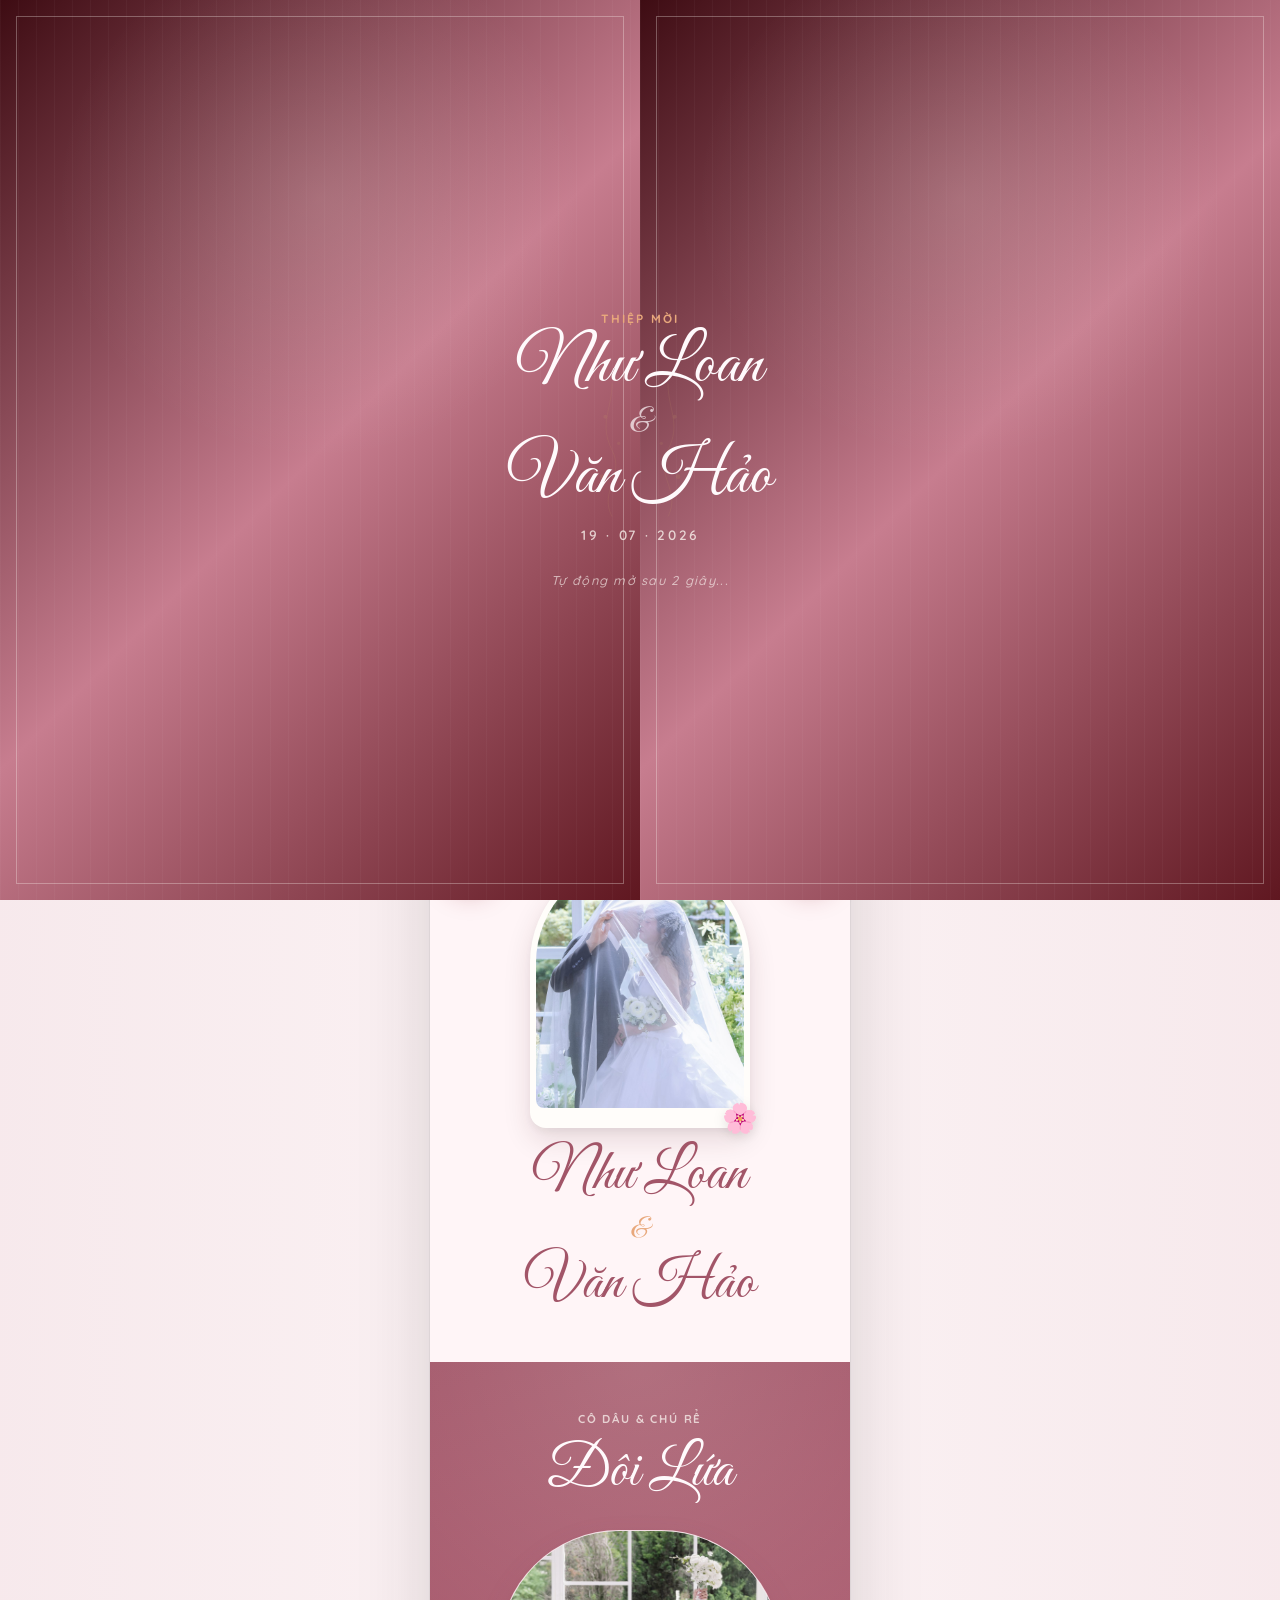
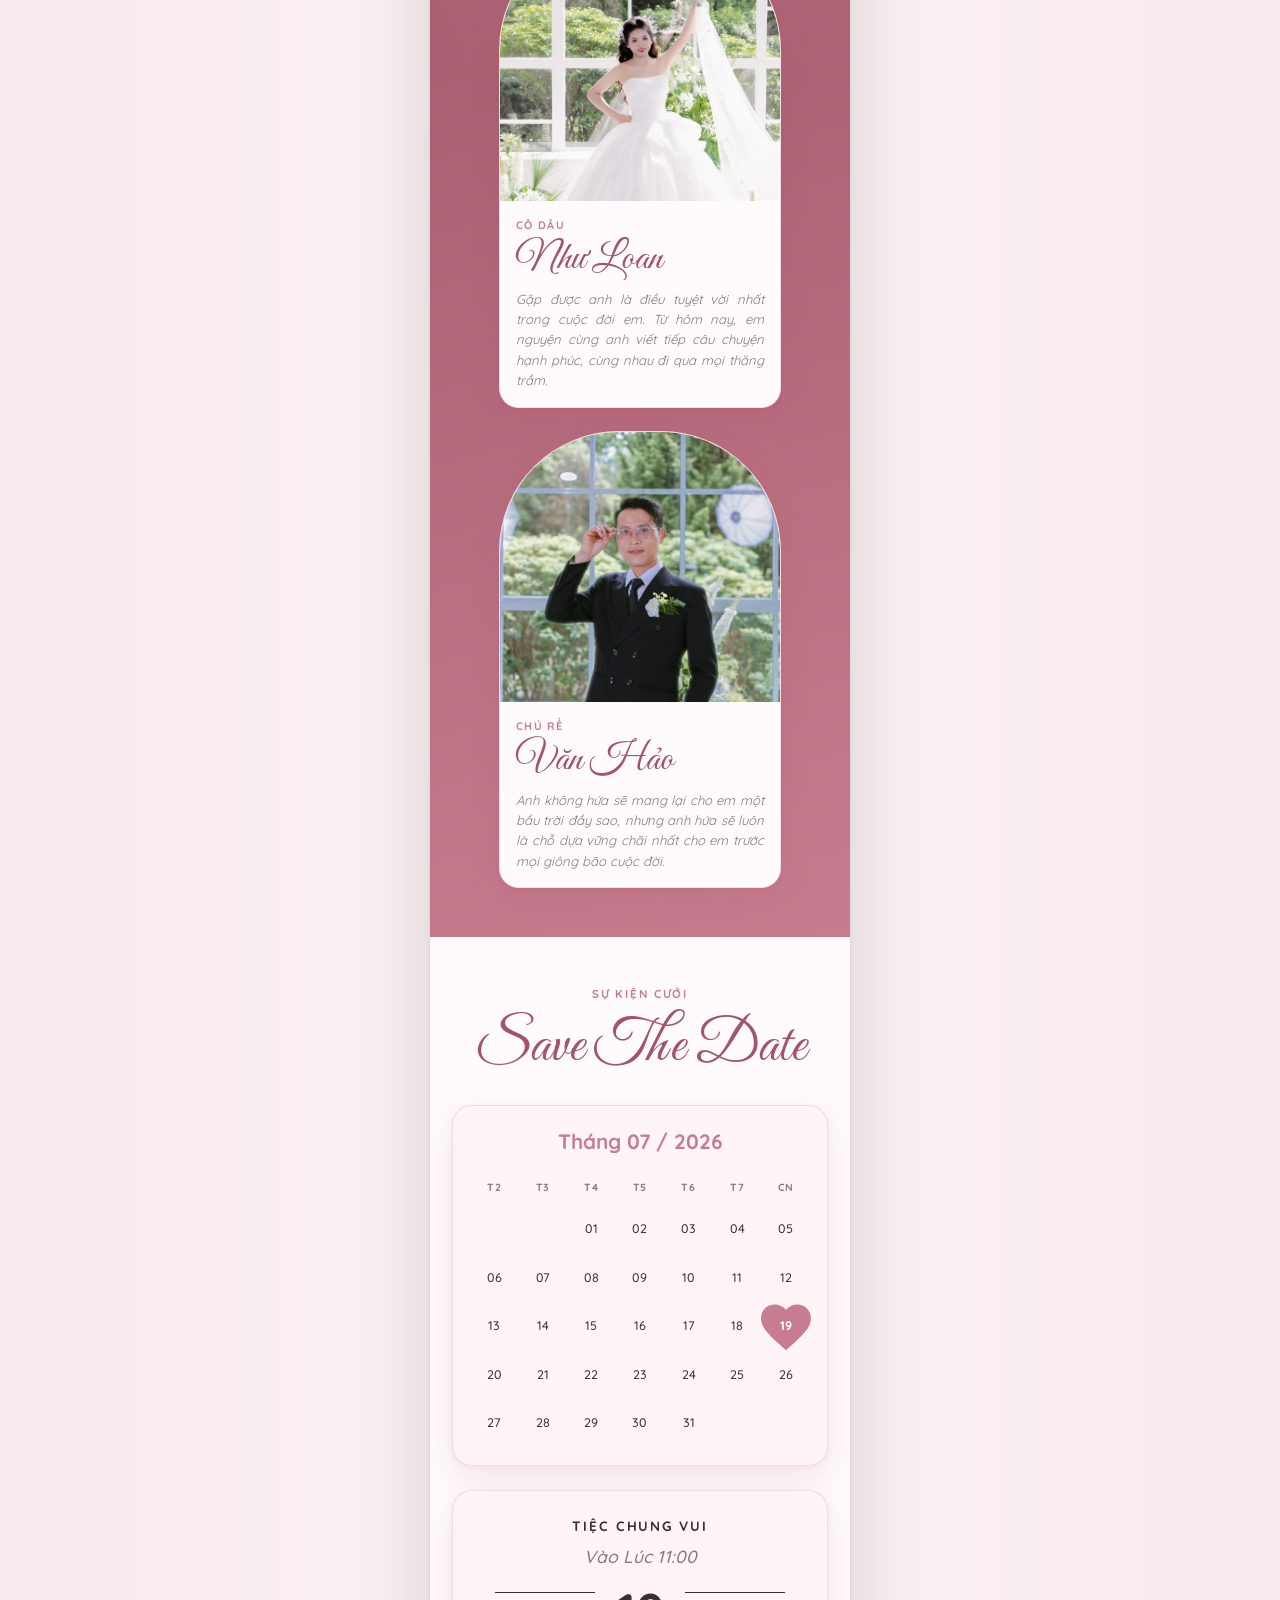
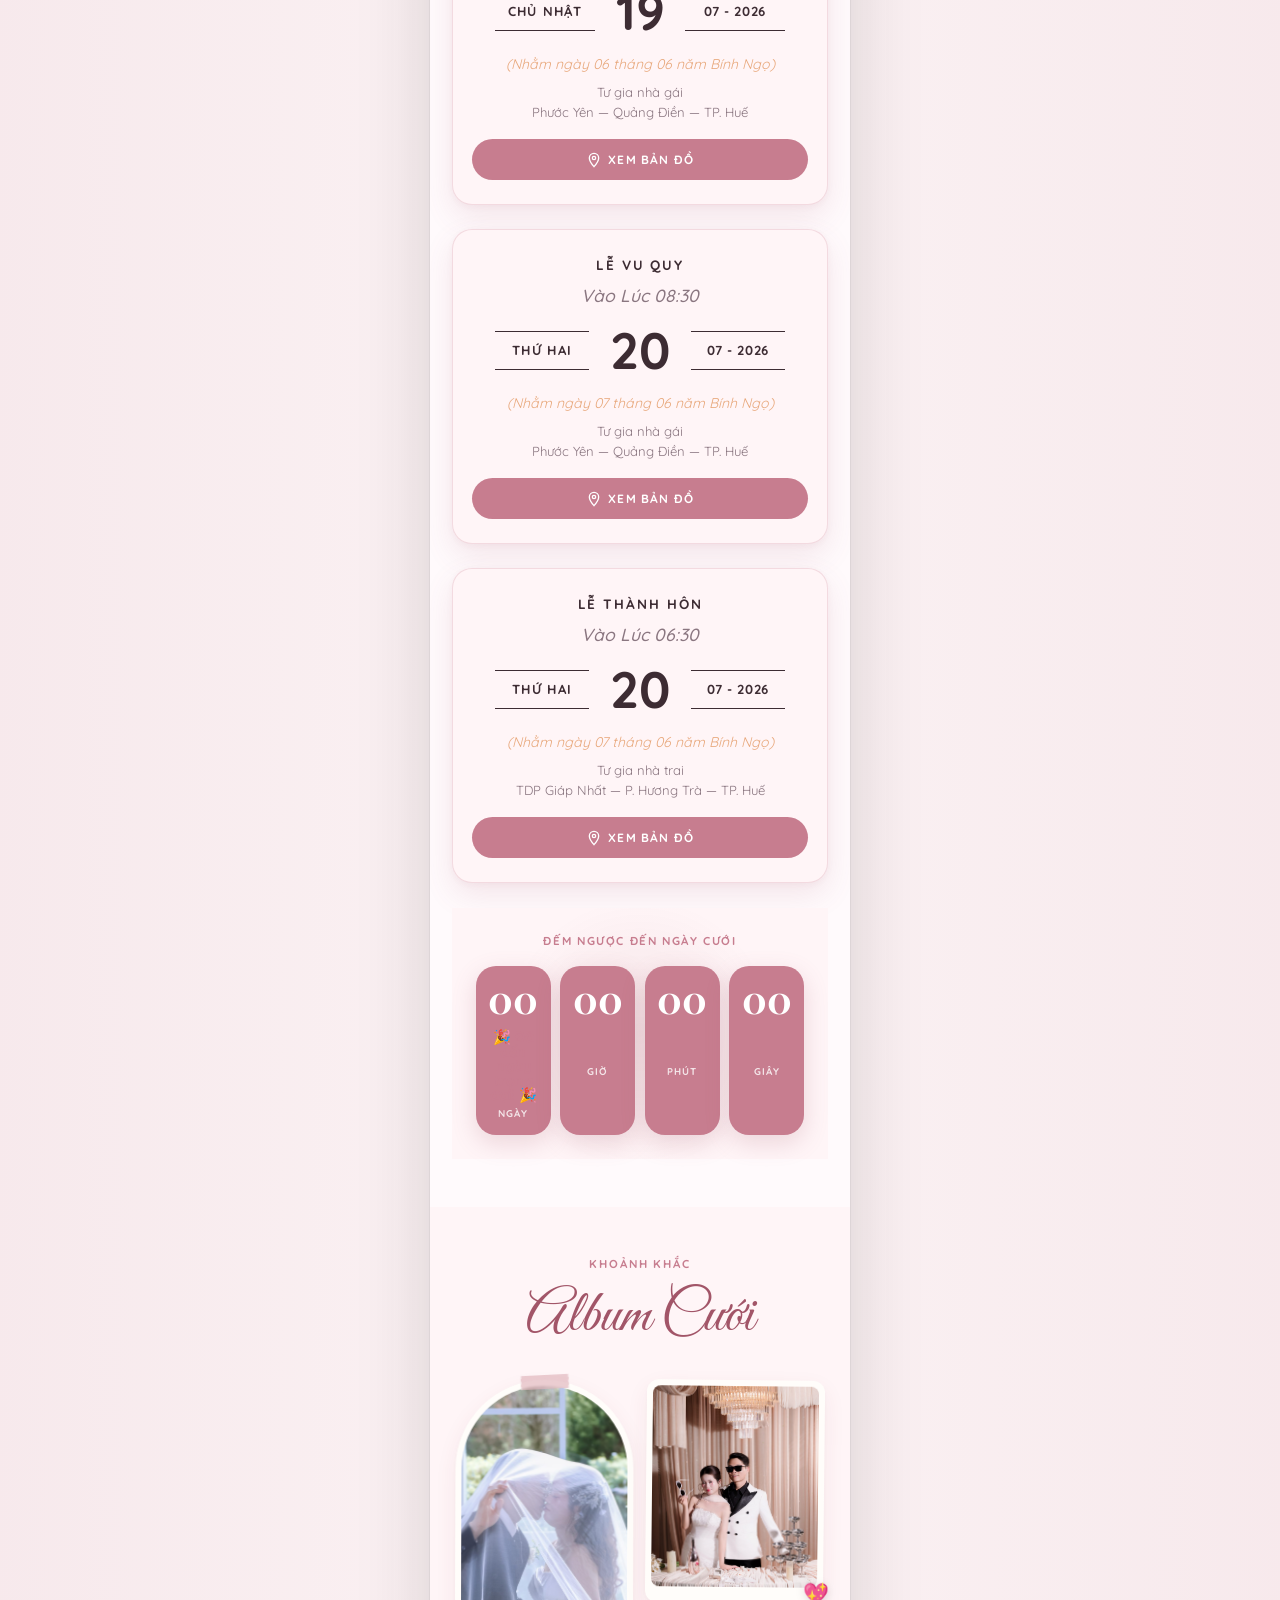
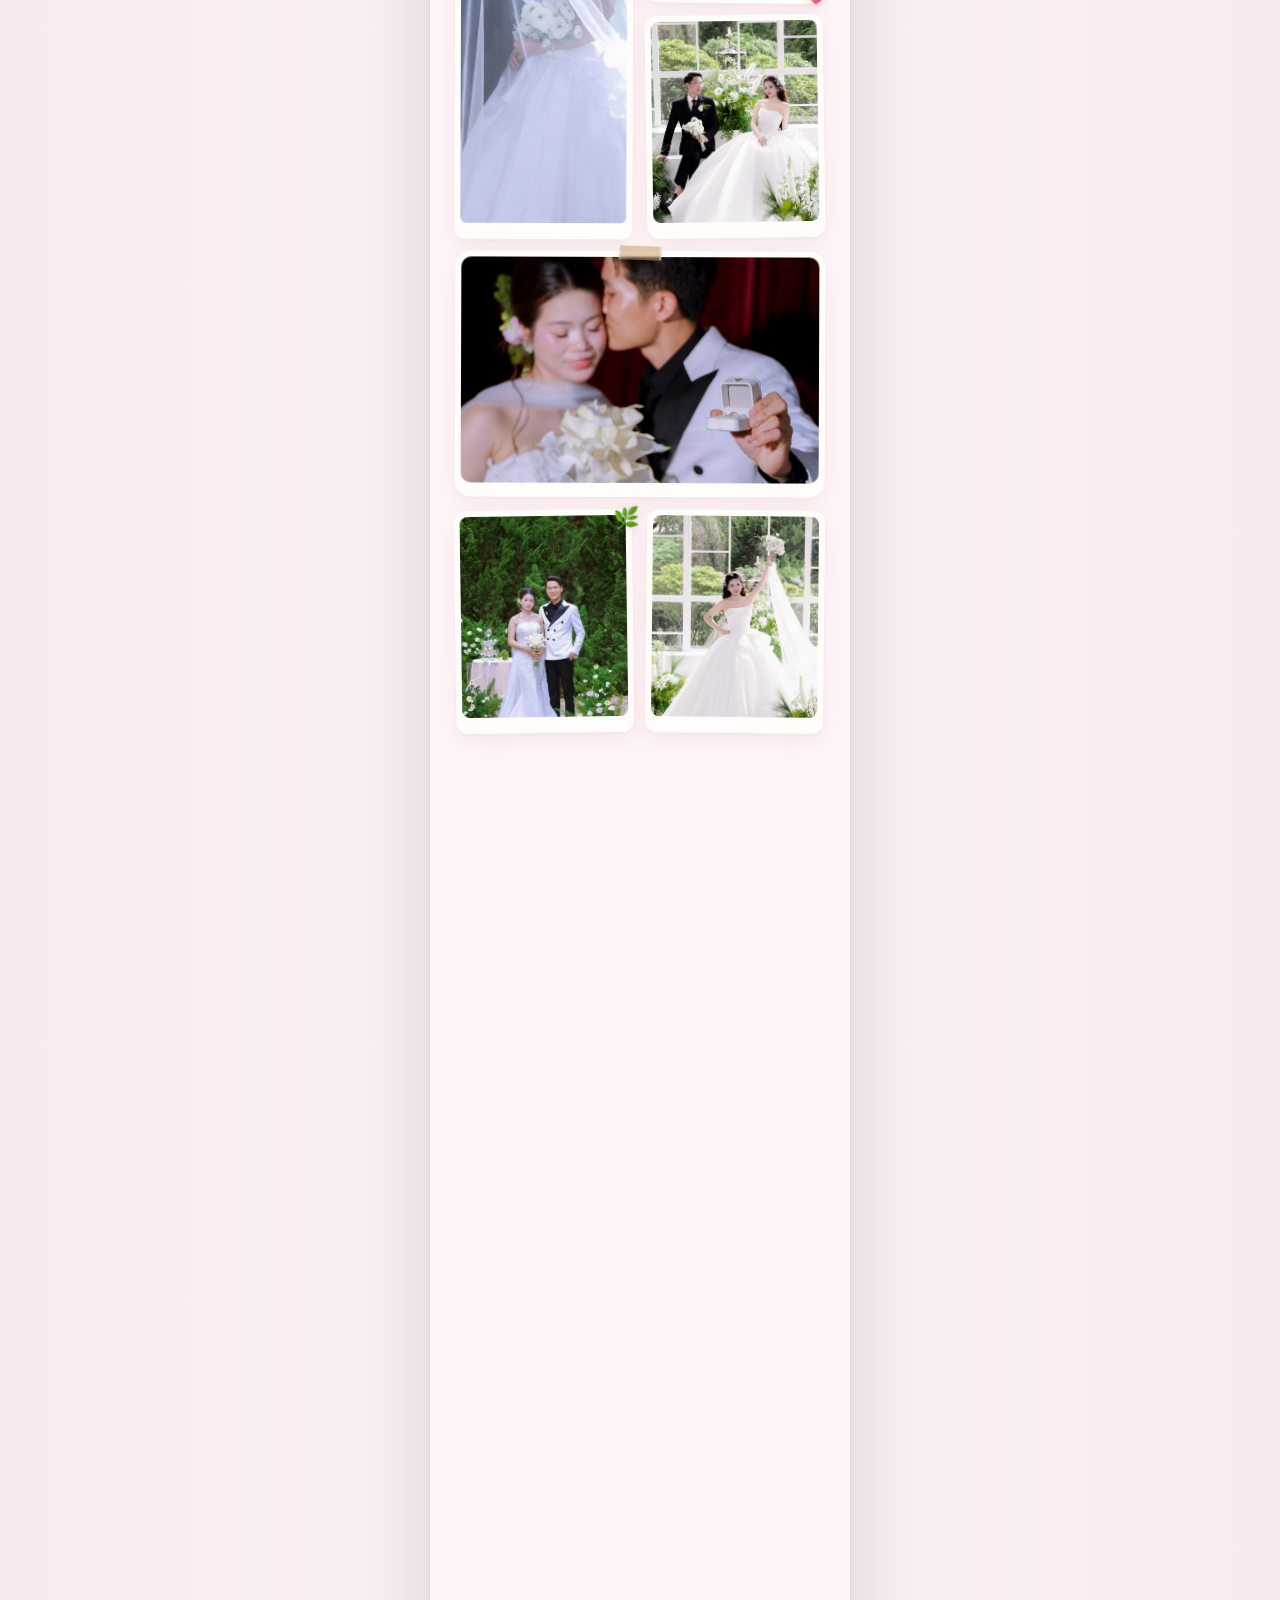
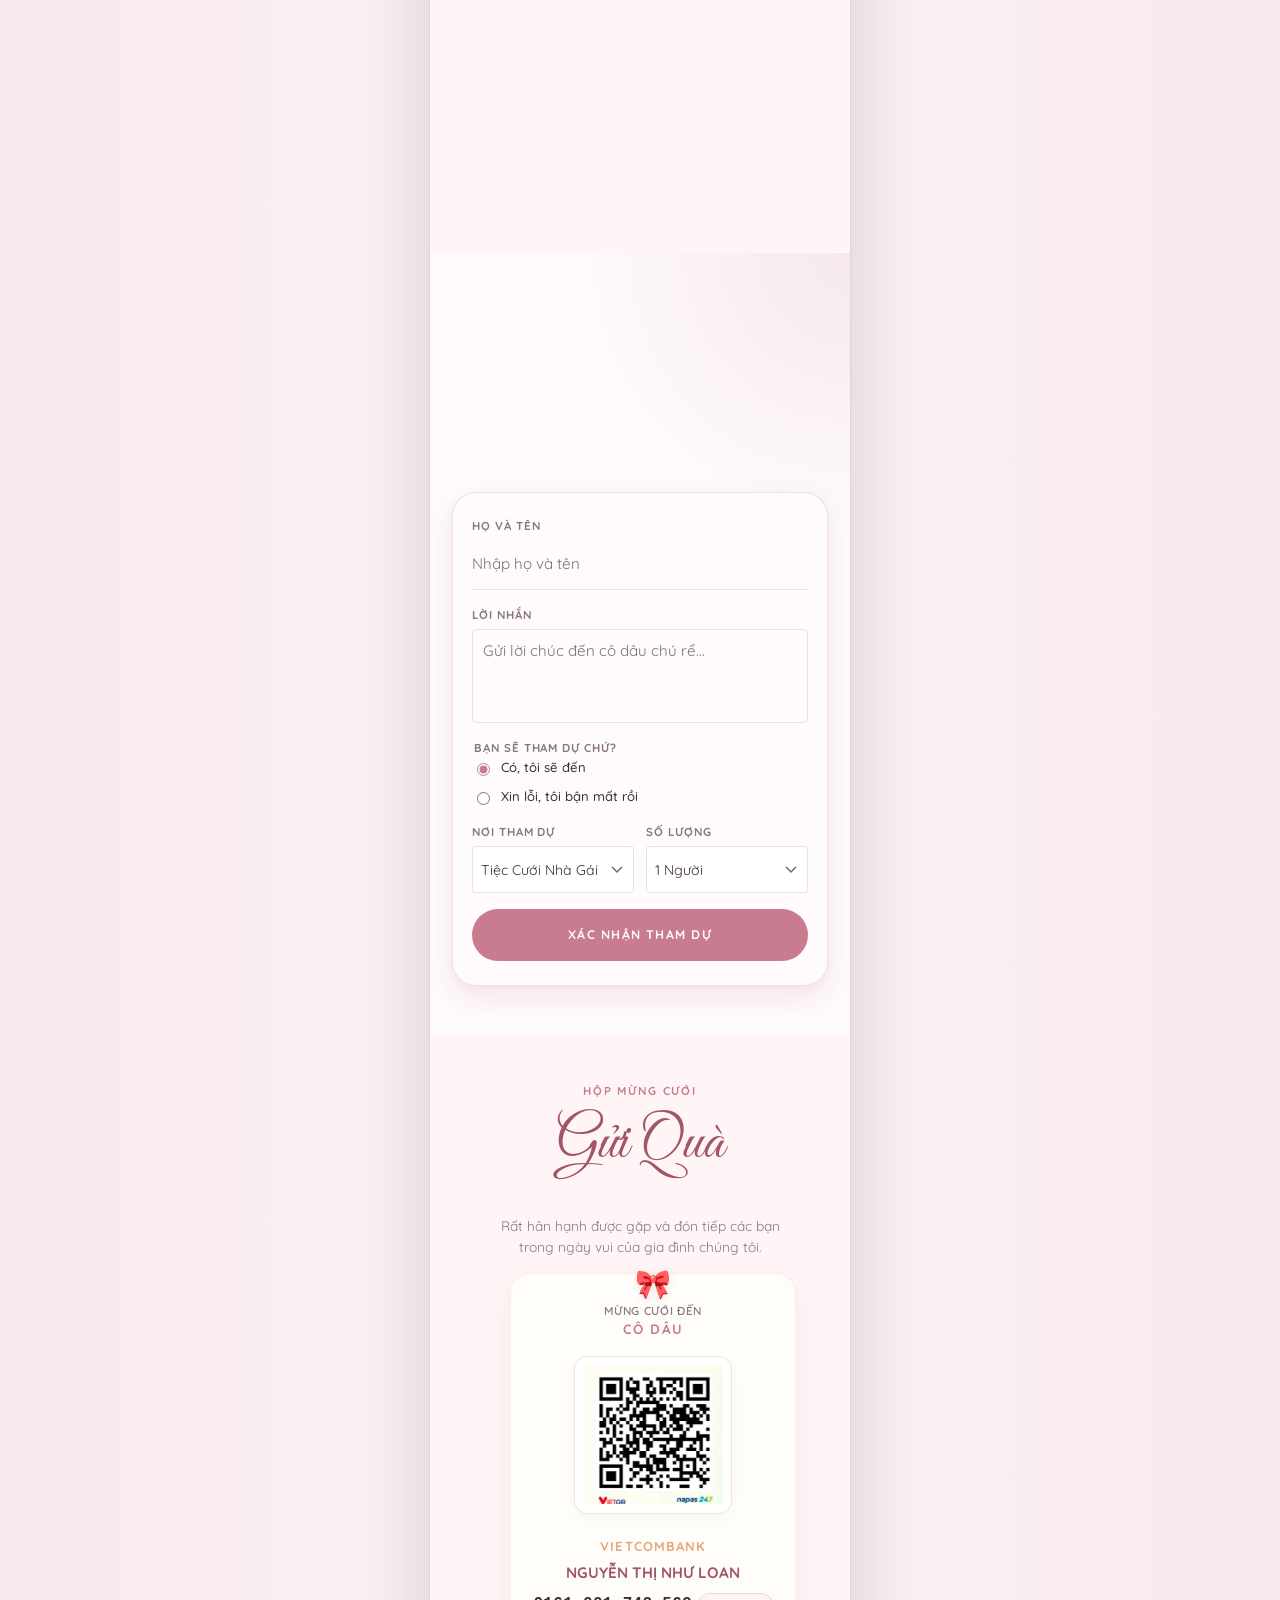
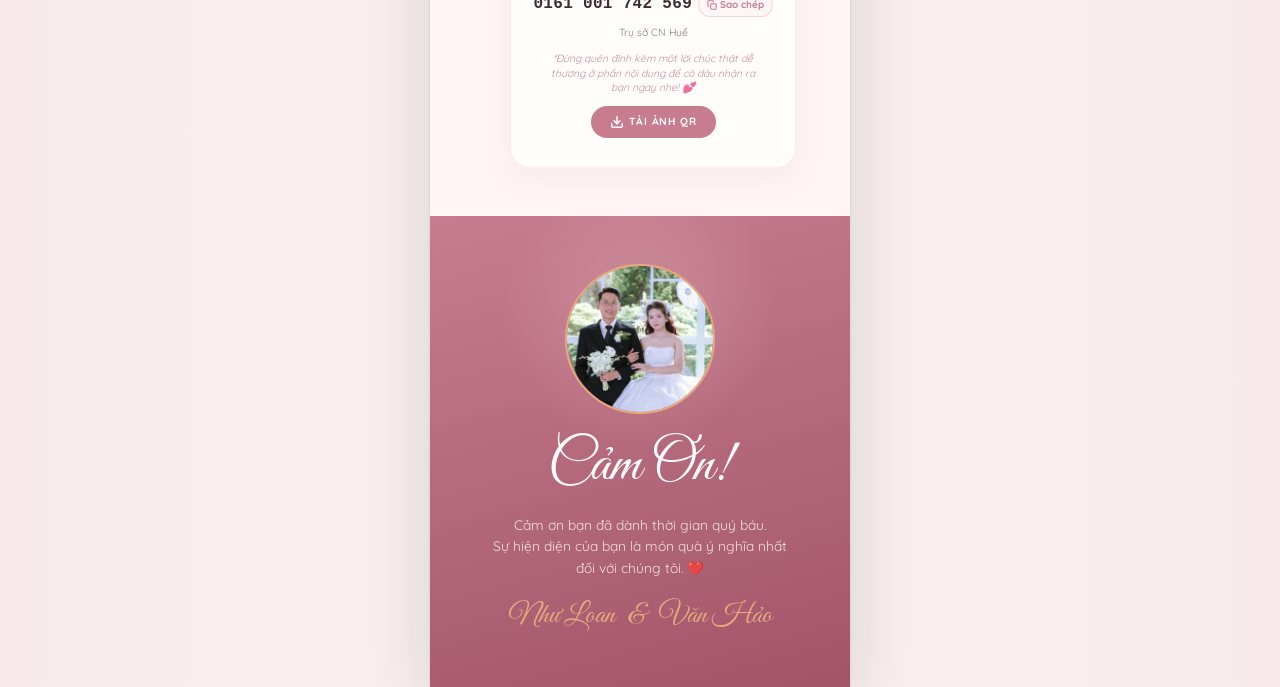
==== index.html @ 7e6a6f25 "feat: add Open Graph tags for link preview, 5s auto-open with audio fallback, and 3D falling flower " ====
<!DOCTYPE html>
<!-- Custom Domain Deployment Trigger: 2026-07-03 -->
<html lang="vi">
<head>
  <meta charset="UTF-8">
  <meta name="viewport" content="width=device-width, initial-scale=1.0, maximum-scale=1.0, user-scalable=no">
  <title>Thiệp Mời Cưới Như Loan ❤️ Văn Hảo</title>
  <meta name="description" content="Trân trọng kính mời bạn đến chung vui cùng gia đình chúng mình vào ngày 19.07.2026. Sự hiện diện của bạn là niềm hạnh phúc lớn nhất của chúng mình!">
  <meta property="og:title" content="Thiệp Cưới Như Loan & Văn Hảo ❤️">
  <meta property="og:description" content="Trân trọng kính mời bạn đến chung vui cùng gia đình chúng mình vào ngày 19.07.2026. Sự hiện diện của bạn là niềm hạnh phúc lớn nhất của chúng mình!">
  <meta property="og:image" content="https://wedding-nhuloan-vanhao.io.vn/pic/web/chung-5.jpg">
  <meta property="og:url" content="https://wedding-nhuloan-vanhao.io.vn/">
  <meta property="og:type" content="website">
  <meta itemprop="image" content="https://wedding-nhuloan-vanhao.io.vn/pic/web/chung-5.jpg">

  <!-- Google Fonts -->
  <link rel="preconnect" href="https://fonts.googleapis.com">
  <link rel="preconnect" href="https://fonts.gstatic.com" crossorigin>
  <link href="https://fonts.googleapis.com/css2?family=Great+Vibes&family=Playfair+Display:ital,wght@0,400;0,500;0,600;0,700;1,400;1,500&family=Quicksand:wght@400;500;600;700&display=swap" rel="stylesheet">

  <link rel="stylesheet" href="styles.css">
</head>
<body>

  <!-- ═══════════════════════════════════════════
       1. OPENING GATE
  ════════════════════════════════════════════ -->
  <div class="invitation-gate" id="invitationGate">
    <div class="gate-panel gate-panel-left">
      <div class="gate-ornament gate-ornament-left">
        <svg viewBox="0 0 60 200" fill="none" xmlns="http://www.w3.org/2000/svg" class="gate-vine">
          <path d="M30 0 C30 40, 10 60, 30 100 C50 140, 10 160, 30 200" stroke="rgba(194,154,98,0.4)" stroke-width="1" fill="none"/>
          <circle cx="20" cy="50" r="3" fill="rgba(194,154,98,0.3)"/>
          <circle cx="40" cy="90" r="2.5" fill="rgba(194,154,98,0.25)"/>
          <circle cx="15" cy="140" r="3.5" fill="rgba(194,154,98,0.3)"/>
        </svg>
      </div>
    </div>
    <div class="gate-panel gate-panel-right">
      <div class="gate-ornament gate-ornament-right">
        <svg viewBox="0 0 60 200" fill="none" xmlns="http://www.w3.org/2000/svg" class="gate-vine">
          <path d="M30 0 C30 40, 50 60, 30 100 C10 140, 50 160, 30 200" stroke="rgba(194,154,98,0.4)" stroke-width="1" fill="none"/>
          <circle cx="40" cy="50" r="3" fill="rgba(194,154,98,0.3)"/>
          <circle cx="20" cy="90" r="2.5" fill="rgba(194,154,98,0.25)"/>
          <circle cx="45" cy="140" r="3.5" fill="rgba(194,154,98,0.3)"/>
        </svg>
      </div>
    </div>

    <div class="gate-content">
      <p class="gate-label">Thiệp Mời</p>
      <h1 class="gate-names">Như Loan<span class="gate-amp">&</span>Văn Hảo</h1>
      <p class="gate-date-preview">19 · 07 · 2026</p>
      <p class="gate-auto-open" id="gateAutoOpen">Tự động mở sau <span id="autoOpenSec">5</span> giây...</p>
    </div>
  </div>

  <!-- ═══════════════════════════════════════════
       FLOATING CONTROLS
  ════════════════════════════════════════════ -->
  <div class="floating-actions">
    <div class="floating-left">
      <button class="round-action" id="musicToggle" type="button" aria-label="Bật/tắt nhạc" data-ignore-autoscroll>
        <img class="disc-icon" src="music.jpg" alt="Đĩa nhạc">
      </button>
    </div>
    <button class="round-action scroll-action" id="scrollToggle" type="button" aria-label="Bật tự cuộn" data-ignore-autoscroll>
      <svg width="20" height="20" viewBox="0 0 24 24" fill="none" stroke="currentColor" stroke-width="2.5" stroke-linecap="round" stroke-linejoin="round"><path d="M12 5v14"/><path d="m19 12-7 7-7-7"/></svg>
    </button>
  </div>

  <!-- Background music (set data-src to your audio file URL) -->
  <audio id="backgroundMusic" loop preload="none" data-src="music.mp3"></audio>

  <!-- ═══════════════════════════════════════════
       PAGE FRAME
  ════════════════════════════════════════════ -->
  <main class="page-frame">

    <!-- ─── 2. COVER ─── -->
    <section class="screen cover-screen" id="cover">
      <div class="cover-photo">
        <img src="pic/web/chung-5.jpg" alt="Như Loan và Văn Hảo" loading="eager">
      </div>
      <div class="cover-content">
        <h1 class="script-name reveal-up">
          Như Loan
          <span class="name-divider">&</span>
          Văn Hảo
        </h1>
        <p class="cover-date reveal-fade">19 · 07 · 2026</p>
      </div>
    </section>

    <!-- ─── 3. INVITATION ─── -->
    <section class="screen invite-screen" id="invitation">

      <div class="family-card reveal-up">
        <div class="family-bride">
          <span>Nhà Gái</span>
          <strong>Ông: Nguyễn Văn Vinh</strong>
          <strong>Bà: Nguyễn Thị Thủy</strong>
        </div>
        <div class="family-groom">
          <span>Nhà Trai</span>
          <strong>Bà: Nguyễn Thị Phước</strong>
        </div>
      </div>

      <div class="invite-copy reveal-up">
        <p class="small-title">Trân trọng báo tin</p>
        <h2>Lễ Vu Quy</h2>
      </div>

      <div class="portrait-medallion reveal-up">
        <img src="pic/web/chung-3.jpg" alt="Ảnh cưới Như Loan và Văn Hảo" loading="lazy" style="object-position: center 25%;">
        <div class="portrait-flower">🌸</div>
      </div>

      <div class="couple-names-block reveal-up">
        <h2 class="couple-name-script">Như Loan</h2>
        <span class="couple-amp">&</span>
        <h2 class="couple-name-script">Văn Hảo</h2>
      </div>

    </section>

    <!-- ─── 4. COUPLE ─── -->
    <section class="screen couple-screen" id="couple">
      <p class="small-title reveal-fade">Cô Dâu & Chú Rể</p>
      <h2 class="section-script reveal-up">Đôi Lứa</h2>

      <div class="couple-card bride-card reveal-left">
        <img src="pic/web/codau.jpg" alt="Cô dâu Như Loan" loading="lazy" style="object-position: center 19%;">
        <div>
          <span>Cô Dâu</span>
          <strong>Như Loan</strong>
          <p>Gặp được anh là điều tuyệt vời nhất trong cuộc đời em. Từ hôm nay, em nguyện cùng anh viết tiếp câu chuyện hạnh phúc, cùng nhau đi qua mọi thăng trầm.</p>
        </div>
      </div>

      <div class="couple-card groom-card reveal-left">
        <img src="pic/web/chure.jpg" alt="Chú rể Văn Hảo" loading="lazy" style="object-position: center 19%;">
        <div>
          <span>Chú Rể</span>
          <strong>Văn Hảo</strong>
          <p>Anh không hứa sẽ mang lại cho em một bầu trời đầy sao, nhưng anh hứa sẽ luôn là chỗ dựa vững chãi nhất cho em trước mọi giông bão cuộc đời.</p>
        </div>
      </div>
    </section>

    <!-- ─── 5. EVENTS ─── -->
    <section class="screen event-screen" id="events">
      <div class="event-heading reveal-up">
        <p class="small-title">Sự Kiện Cưới</p>
        <h2 class="section-script">Save The Date</h2>
      </div>

      <!-- Calendar Widget -->
      <div class="calendar-widget reveal-up">
        <h3 class="calendar-title">Tháng 07 / 2026</h3>
        <div class="calendar-grid">
          <div class="calendar-header">T2</div>
          <div class="calendar-header">T3</div>
          <div class="calendar-header">T4</div>
          <div class="calendar-header">T5</div>
          <div class="calendar-header">T6</div>
          <div class="calendar-header">T7</div>
          <div class="calendar-header">CN</div>
          <!-- Week 1: July 2026 starts on Wednesday -->
          <div class="calendar-day empty"></div>
          <div class="calendar-day empty"></div>
          <div class="calendar-day">01</div>
          <div class="calendar-day">02</div>
          <div class="calendar-day">03</div>
          <div class="calendar-day">04</div>
          <div class="calendar-day">05</div>
          <!-- Week 2 -->
          <div class="calendar-day">06</div>
          <div class="calendar-day">07</div>
          <div class="calendar-day">08</div>
          <div class="calendar-day">09</div>
          <div class="calendar-day">10</div>
          <div class="calendar-day">11</div>
          <div class="calendar-day">12</div>
          <!-- Week 3 -->
          <div class="calendar-day">13</div>
          <div class="calendar-day">14</div>
          <div class="calendar-day">15</div>
          <div class="calendar-day">16</div>
          <div class="calendar-day">17</div>
          <div class="calendar-day">18</div>
          <div class="calendar-day calendar-highlight calendar-highlight-main" data-day="19" title="Lễ Vu Quy & Tiệc Chung Vui">19</div>
          <!-- Week 4 -->
          <div class="calendar-day" data-day="20" title="Lễ Thành Hôn">20</div>
          <div class="calendar-day">21</div>
          <div class="calendar-day">22</div>
          <div class="calendar-day">23</div>
          <div class="calendar-day">24</div>
          <div class="calendar-day">25</div>
          <div class="calendar-day">26</div>
          <!-- Week 5 -->
          <div class="calendar-day">27</div>
          <div class="calendar-day">28</div>
          <div class="calendar-day">29</div>
          <div class="calendar-day">30</div>
          <div class="calendar-day">31</div>
        </div>
        <!-- <div class="calendar-legend">
          <div class="legend-item"><span class="legend-dot legend-dot-main"></span> Lễ Vu Quy & Tiệc</div>
        </div> -->
      </div>

      <!-- Event Cards -->
      <div class="event-cards">
        <div class="event-card reveal-up">
          <h3 class="event-card-title">Tiệc Chung Vui</h3>
          <p class="event-card-time">Vào Lúc 11:00</p>
          <div class="event-card-date">
            <div class="date-side-left">
              <span class="event-day-name">Chủ Nhật</span>
            </div>
            <span class="event-day-number">19</span>
            <div class="date-side-right">
              <span class="event-month">07 - 2026</span>
            </div>
          </div>
          <p class="event-lunar">(Nhằm ngày 06 tháng 06 năm Bính Ngọ)</p>
          <p class="event-address">Tư gia nhà gái<br>Phước Yên — Quảng Điền — TP. Huế</p>
          <a href="https://maps.app.goo.gl/3JcFhofVxB1iWAj18" target="_blank" rel="noopener" class="map-button">
            <svg width="16" height="16" viewBox="0 0 24 24" fill="none" stroke="currentColor" stroke-width="2"><path d="M12 2C8.13 2 5 5.13 5 9c0 5.25 7 13 7 13s7-7.75 7-13c0-3.87-3.13-7-7-7z"/><circle cx="12" cy="9" r="2.5"/></svg>
            Xem bản đồ
          </a>
        </div>

        <div class="event-card reveal-up">
          <h3 class="event-card-title">Lễ Vu Quy</h3>
          <p class="event-card-time">Vào Lúc 08:30</p>
          <div class="event-card-date">
            <div class="date-side-left">
              <span class="event-day-name">Thứ Hai</span>
            </div>
            <span class="event-day-number">20</span>
            <div class="date-side-right">
              <span class="event-month">07 - 2026</span>
            </div>
          </div>
          <p class="event-lunar">(Nhằm ngày 07 tháng 06 năm Bính Ngọ)</p>
          <p class="event-address">Tư gia nhà gái<br>Phước Yên — Quảng Điền — TP. Huế</p>
          <a href="https://maps.app.goo.gl/3JcFhofVxB1iWAj18" target="_blank" rel="noopener" class="map-button">
            <svg width="16" height="16" viewBox="0 0 24 24" fill="none" stroke="currentColor" stroke-width="2"><path d="M12 2C8.13 2 5 5.13 5 9c0 5.25 7 13 7 13s7-7.75 7-13c0-3.87-3.13-7-7-7z"/><circle cx="12" cy="9" r="2.5"/></svg>
            Xem bản đồ
          </a>
        </div>

        <div class="event-card reveal-up">
          <h3 class="event-card-title">Lễ Thành Hôn</h3>
          <p class="event-card-time">Vào Lúc 06:30</p>
          <div class="event-card-date">
            <div class="date-side-left">
              <span class="event-day-name">Thứ Hai</span>
            </div>
            <span class="event-day-number">20</span>
            <div class="date-side-right">
              <span class="event-month">07 - 2026</span>
            </div>
          </div>
          <p class="event-lunar">(Nhằm ngày 07 tháng 06 năm Bính Ngọ)</p>
          <p class="event-address">Tư gia nhà trai<br>TDP Giáp Nhất — P. Hương Trà — TP. Huế</p>
          <a href="https://maps.app.goo.gl/FdDjvgPwzgo6xtrNA" target="_blank" rel="noopener" class="map-button">
            <svg width="16" height="16" viewBox="0 0 24 24" fill="none" stroke="currentColor" stroke-width="2"><path d="M12 2C8.13 2 5 5.13 5 9c0 5.25 7 13 7 13s7-7.75 7-13c0-3.87-3.13-7-7-7z"/><circle cx="12" cy="9" r="2.5"/></svg>
            Xem bản đồ
          </a>
        </div>
      </div>

      <!-- Countdown -->
      <div class="countdown-section reveal-up">
        <p class="countdown-heading">Đếm ngược đến ngày cưới</p>
        <div class="countdown-grid">
          <div class="countdown-item">
            <span class="countdown-value" id="countDays">00</span>
            <span class="countdown-label">Ngày</span>
          </div>
          <div class="countdown-item">
            <span class="countdown-value" id="countHours">00</span>
            <span class="countdown-label">Giờ</span>
          </div>
          <div class="countdown-item">
            <span class="countdown-value" id="countMinutes">00</span>
            <span class="countdown-label">Phút</span>
          </div>
          <div class="countdown-item">
            <span class="countdown-value" id="countSeconds">00</span>
            <span class="countdown-label">Giây</span>
          </div>
        </div>
      </div>
    </section>

    <!-- ─── 6. GALLERY ─── -->
    <section class="screen gallery-screen" id="gallery">
      <div class="section-heading">
        <p class="small-title reveal-up">Khoảnh khắc</p>
        <h2 class="section-script reveal-up" style="transition-delay: 150ms;">Album Cưới</h2>
      </div>

      <div class="gallery-grid">
        <figure class="gallery-photo gallery-tall reveal-up">
          <img src="pic/web/chung-3.jpg" alt="Ảnh cưới 1" loading="lazy">
        </figure>
        <figure class="gallery-photo reveal-up">
          <img src="pic/web/chung-2.jpg" alt="Ảnh cưới 2" loading="lazy">
          <span class="photo-deco deco-heart">💖</span>
        </figure>
        <figure class="gallery-photo reveal-up">
          <img src="pic/web/chung.jpg" alt="Ảnh cưới 3" loading="lazy">
        </figure>
        <figure class="gallery-photo gallery-wide reveal-up">
          <img src="pic/web/chung-4.jpg" alt="Ảnh cưới 4" loading="lazy">
        </figure>
        <figure class="gallery-photo reveal-up">
          <img src="pic/web/chung-9.jpg" alt="Ảnh cưới 9" loading="lazy">
          <span class="photo-deco deco-leaf">🌿</span>
        </figure>
        <figure class="gallery-photo reveal-up">
          <img src="pic/web/codau.jpg" alt="Cô dâu" loading="lazy">
        </figure>
        <figure class="gallery-photo gallery-mirror reveal-up">
          <img src="pic/web/chung-6.jpg" alt="Ảnh cưới 6" loading="lazy">
          <span class="photo-deco deco-flower">🌸</span>
        </figure>
        <figure class="gallery-photo reveal-up">
          <img src="pic/web/chung-7.jpg" alt="Ảnh cưới 7" loading="lazy">
        </figure>
        <figure class="gallery-photo reveal-up">
          <img src="pic/web/chung-11.jpg" alt="Ảnh cưới 11" loading="lazy">
        </figure>
        <figure class="gallery-photo reveal-up">
          <img src="pic/web/chung-12.jpg" alt="Ảnh cưới 12" loading="lazy">
        </figure>
        <figure class="gallery-photo reveal-up">
          <img src="pic/web/chung-13.jpg" alt="Ảnh cưới 13" loading="lazy">
        </figure>
      </div>

      <p class="gallery-quote reveal-up" style="transition-delay: 100ms;">"Hôn nhân là chuyện cả đời,<br>Yêu người vừa ý, cưới người mình thương"</p>
    </section>

    <!-- Lightbox -->
    <div class="lightbox" id="lightbox" hidden>
      <button class="lightbox-close" id="lightboxClose" type="button" aria-label="Đóng">
        <svg width="24" height="24" viewBox="0 0 24 24" fill="none" stroke="currentColor" stroke-width="2.5" stroke-linecap="round"><line x1="18" y1="6" x2="6" y2="18"/><line x1="6" y1="6" x2="18" y2="18"/></svg>
      </button>
      <img class="lightbox-img" id="lightboxImg" src="" alt="Ảnh phóng to">
    </div>

    <!-- ─── 7. RSVP ─── -->
    <section class="screen rsvp-screen" id="rsvp">
      <div class="rsvp-copy reveal-up">
        <p class="small-title">Xác nhận tham dự</p>
        <h2 class="section-script">Gửi Lời Chúc</h2>
        <p>Sự hiện diện của bạn là niềm vinh hạnh lớn lao đối với gia đình chúng tôi.</p>
      </div>

      <form class="rsvp-form reveal-up" id="rsvpForm">
        <div class="form-field">
          <label for="guestName">Họ và Tên</label>
          <input type="text" id="guestName" name="guestName" placeholder="Nhập họ và tên" required>
        </div>

        <div class="form-field">
          <label for="guestMessage">Lời nhắn</label>
          <textarea id="guestMessage" name="guestMessage" rows="3" placeholder="Gửi lời chúc đến cô dâu chú rể..."></textarea>
        </div>

        <fieldset class="radio-group">
          <legend>Bạn sẽ tham dự chứ?</legend>
          <label><input type="radio" name="attendance" value="Sẽ tham dự" checked> Có, tôi sẽ đến</label>
          <label><input type="radio" name="attendance" value="Không tham dự"> Xin lỗi, tôi bận mất rồi</label>
        </fieldset>

        <div class="form-row">
          <div class="form-field">
            <label for="guestParty">Nơi tham dự</label>
            <select id="guestParty" name="guestParty">
              <option value="Tiệc Cưới Nhà Gái">Tiệc Cưới Nhà Gái</option>
            </select>
          </div>
          <div class="form-field">
            <label for="guestCount">Số lượng</label>
            <select id="guestCount" name="guestCount">
              <option value="1">1 Người</option>
              <option value="2">2 Người</option>
              <option value="3">3 Người</option>
              <option value="4">4 Người</option>
              <option value="5">5 Người</option>
            </select>
          </div>
        </div>

        <button type="submit" class="primary-button">Xác Nhận Tham Dự</button>
      </form>

      <!-- Thank You Message (hidden until RSVP submitted) -->
      <div class="rsvp-thankyou" id="rsvpThankYou" hidden>
        <p class="thankyou-title">Gửi lời chúc thành công! ❤️</p>
        <p class="thankyou-msg">Cảm ơn bạn rất nhiều vì lời chúc ngọt ngào dành cho cô dâu & chú rể.</p>
      </div>
    </section>

    <!-- RSVP Letter Animation Overlay -->
    <div class="rsvp-anim-overlay" id="rsvpAnimOverlay">
      <div class="envelope-container" id="envContainer">
        <!-- The Letter -->
        <div class="letter-paper">
          <div class="letter-inner">
            <h4 class="letter-title">Lời Chúc</h4>
            <p class="letter-guest"><strong id="letterGuestName"></strong> gửi lời chúc:</p>
            <div class="letter-msg-box">
              <p class="letter-message" id="letterGuestMessage"></p>
            </div>
            <p class="letter-closing">Cảm ơn bạn! ❤️</p>
          </div>
        </div>
        <!-- The Envelope Parts -->
        <div class="env-back"></div>
        <svg class="env-front" viewBox="0 0 280 160" width="280" height="160">
          <polygon points="0,0 140,80 0,160" fill="#e1b4bc" />
          <polygon points="280,0 140,80 280,160" fill="#e1b4bc" />
          <polygon points="0,160 140,80 280,160" fill="#ecc9cf" />
        </svg>
        <svg class="env-flap" viewBox="0 0 280 90" width="280" height="90">
          <polygon points="0,90 140,0 280,90" fill="#e1b4bc" />
        </svg>
        <div class="env-heart">❤️</div>
      </div>
    </div>

    <!-- ─── 8. GIFT ─── -->
    <section class="screen gift-screen" id="gift">
      <div class="section-heading reveal-up">
        <p class="small-title">Hộp Mừng Cưới</p>
        <h2 class="section-script">Gửi Quà</h2>
      </div>

      <p class="gift-note reveal-fade">Rất hân hạnh được gặp và đón tiếp các bạn trong ngày vui của gia đình chúng tôi.</p>

      <div class="gift-cards gift-cards-single reveal-up">
        <div class="gift-card premium-gift-card">
          <!-- Pink Ribbon bow decoration -->
          <div class="gift-card-decor">🎀</div>
          
          <div class="gift-card-header">Mừng cưới đến<br><strong>Cô Dâu</strong></div>
          
          <div class="gift-qr-container">
            <img src="pic/web/qr_codau.png" alt="QR mừng cưới cô dâu" class="gift-qr" loading="lazy">
          </div>
          
          <div class="gift-details">
            <p class="bank-name">Vietcombank</p>
            <p class="account-name">NGUYỄN THỊ NHƯ LOAN</p>
            <div class="account-number-row">
              <span class="account-number">0161 001 742 569</span>
              <button class="copy-acc-btn" onclick="copyAccountNumber('0161001742569', this)" type="button">
                <svg width="10" height="10" viewBox="0 0 24 24" fill="none" stroke="currentColor" stroke-width="2.5" stroke-linecap="round" stroke-linejoin="round"><rect x="9" y="9" width="13" height="13" rx="2" ry="2"/><path d="M5 15H4a2 2 0 01-2-2V4a2 2 0 012-2h9a2 2 0 012 2v1"/></svg>
                <span>Sao chép</span>
              </button>
            </div>
            <p class="bank-branch">Trụ sở CN Huế</p>
            <p class="gift-transfer-note">*Đừng quên đính kèm một lời chúc thật dễ thương ở phần nội dung để cô dâu nhận ra bạn ngay nhe! 💕</p>
          </div>

          <a href="pic/web/qr_codau.png" download class="gift-download">
            <svg width="14" height="14" viewBox="0 0 24 24" fill="none" stroke="currentColor" stroke-width="2.5" stroke-linecap="round"><path d="M21 15v4a2 2 0 01-2 2H5a2 2 0 01-2-2v-4"/><polyline points="7,10 12,15 17,10"/><line x1="12" y1="15" x2="12" y2="3"/></svg>
            Tải ảnh QR
          </a>
        </div>
      </div>
    </section>

    <!-- ─── 9. THANK YOU ─── -->
    <section class="screen thank-screen" id="thanks">
      <div class="thank-portrait reveal-fade">
        <img src="pic/web/chung-5.jpg" alt="Như Loan & Văn Hảo" loading="lazy">
      </div>
      <h2 class="section-script reveal-up">Cảm Ơn!</h2>
      <p class="thank-note reveal-fade">
        Cảm ơn bạn đã dành thời gian quý báu.<br>
        Sự hiện diện của bạn là món quà ý nghĩa nhất đối với chúng tôi. ❤️
      </p>
      <p class="thank-couple reveal-fade">Như Loan <span class="thank-amp">&</span> Văn Hảo</p>
    </section>

  </main>

  <script src="script.js"></script>
</body>
</html>
---- styles.css ----
@charset "UTF-8";
/* ═══════════════════════════════════════════
   THIỆP CƯỚI — NHƯ LOAN ❤️ VĂN HẢO
   Design Tokens & Reset
   ═══════════════════════════════════════════ */
:root {
  --wine: #c77d8f;
  --wine-dark: #a25568;
  --wine-light: rgba(199, 125, 143, 0.5);
  --gold: #e8a87c;
  --gold-light: rgba(232, 168, 124, 0.18);
  --paper: #fff5f7;
  --ivory: #fffafc;
  --ink: #3d2c33;
  --muted: #8a7680;
  --line: rgba(61, 44, 51, 0.12);
  --shadow: 0 12px 30px rgba(162, 85, 104, 0.12), 0 2px 10px rgba(162, 85, 104, 0.05);
  --ease: cubic-bezier(0.25, 0.46, 0.45, 0.94);
}

*, *::before, *::after { box-sizing: border-box; }

html { scroll-behavior: smooth; }

body {
  margin: 0;
  color: var(--ink);
  background:
    linear-gradient(90deg, rgba(199,125,143,0.06), transparent 34%, transparent 66%, rgba(199,125,143,0.06)),
    #faf0f2;
  font-family: "Quicksand", "Quicksand", sans-serif;
  line-height: 1.6;
  text-rendering: optimizeLegibility;
  -webkit-font-smoothing: antialiased;
}

body.gate-open { overflow: auto; }
body:not(.gate-open) { overflow: hidden; }

img { display: block; max-width: 100%; height: auto; }
button, input, select, textarea { font: inherit; }
button { border: 0; cursor: pointer; }

/* ═══════════════════════════════════════════
   PAGE FRAME
   ═══════════════════════════════════════════ */
.page-frame {
  width: min(100%, 420px);
  min-height: 100svh;
  margin: 0 auto;
  overflow: hidden;
  background: var(--paper);
  box-shadow: 0 0 0 1px rgba(37,38,40,0.06), 0 22px 70px rgba(37,38,40,0.16);
}

.screen {
  position: relative;
  min-height: 720px;
  padding: 42px 22px;
  overflow: hidden;
}

/* ═══════════════════════════════════════════
   TYPOGRAPHY UTILITIES
   ═══════════════════════════════════════════ */
.small-title {
  margin: 0 0 0.6rem;
  font-family: Quicksand, Quicksand, sans-serif;
  font-size: 0.72rem;
  font-weight: 700;
  letter-spacing: 0.16em;
  text-transform: uppercase;
  color: var(--wine);
}

.section-script {
  margin: 0.5rem 0 0;
  font-family: "Great Vibes", cursive;
  font-size: clamp(2.6rem, 12vw, 3.7rem);
  font-weight: 400;
  line-height: 1.15;
}

/* ═══════════════════════════════════════════
   1. OPENING GATE
   ═══════════════════════════════════════════ */
.invitation-gate {
  position: fixed;
  inset: 0;
  z-index: 100;
  display: grid;
  place-items: center;
  overflow: hidden;
  background: var(--wine-dark);
  transition: visibility 0s linear 2.2s;
  cursor: pointer;
}

.invitation-gate.is-open {
  visibility: hidden;
  background: transparent;
  pointer-events: none;
}

.gate-panel {
  position: absolute;
  top: 0;
  width: 50%;
  height: 100%;
  background:
    radial-gradient(circle at 50% 22%, rgba(255,248,239,0.15), transparent 34%),
    repeating-linear-gradient(90deg, rgba(255,255,255,0.03) 0 1px, transparent 1px 18px),
    linear-gradient(135deg, #3e0c13, var(--wine), #5f1720);
  transition: transform 2.2s var(--ease);
}

.gate-panel::after {
  content: "";
  position: absolute;
  inset: 1rem;
  border: 1px solid rgba(255,252,246,0.3);
  pointer-events: none;
}

.gate-panel-left { left: 0; }
.gate-panel-right { right: 0; }

.invitation-gate.is-open .gate-panel-left { transform: translateX(-100%); }
.invitation-gate.is-open .gate-panel-right { transform: translateX(100%); }

.gate-ornament {
  position: absolute;
  top: 50%;
  transform: translateY(-50%);
  width: 40px;
  height: 160px;
  opacity: 0.5;
}
.gate-ornament-left { right: 8px; }
.gate-ornament-right { left: 8px; }
.gate-vine { width: 100%; height: 100%; }

.gate-content {
  position: relative;
  z-index: 2;
  text-align: center;
  color: var(--ivory);
  animation: fadeInGate 1.2s ease-out;
  transition: opacity 0.8s ease;
}

.invitation-gate.is-open .gate-content {
  opacity: 0;
}

.gate-label {
  margin: 0 0 0.3rem;
  font-family: Quicksand, Quicksand, sans-serif;
  font-size: 0.75rem;
  font-weight: 700;
  letter-spacing: 0.18em;
  text-transform: uppercase;
  color: var(--gold);
}

.gate-names {
  margin: 0;
  font-family: "Great Vibes", cursive;
  font-size: clamp(3rem, 14vw, 4.2rem);
  font-weight: 400;
  line-height: 1;
}

.gate-amp {
  display: block;
  font-size: 0.5em;
  opacity: 0.7;
  margin: 0.15em 0;
}

.gate-date-preview {
  margin: 0.8rem 0 1.5rem;
  font-family: Quicksand, Quicksand, sans-serif;
  font-size: 0.85rem;
  font-weight: 600;
  letter-spacing: 0.2em;
  color: rgba(255,252,246,0.75);
}

.gate-button {
  display: inline-flex;
  align-items: center;
  gap: 0.5rem;
  padding: 0.85rem 2rem;
  border: 1px solid rgba(255,252,246,0.6);
  border-radius: 0;
  color: var(--ivory);
  background: rgba(79,17,25,0.5);
  backdrop-filter: blur(6px);
  font-family: Quicksand, Quicksand, sans-serif;
  font-size: 0.78rem;
  font-weight: 700;
  letter-spacing: 0.14em;
  text-transform: uppercase;
  cursor: pointer;
  transition: all 0.3s ease;
}

.gate-button:hover {
  background: rgba(128,30,42,0.7);
  border-color: var(--ivory);
  transform: translateY(-2px);
  box-shadow: 0 12px 32px rgba(0,0,0,0.3);
}

.gate-button svg { opacity: 0.7; }

@keyframes fadeInGate {
  from { opacity: 0; transform: translateY(20px); }
  to { opacity: 1; transform: translateY(0); }
}

/* ═══════════════════════════════════════════
   FLOATING CONTROLS
   ═══════════════════════════════════════════ */
.floating-actions {
  position: fixed;
  inset: auto max(1rem, calc((100vw - 420px)/2 + 1rem)) 1rem max(1rem, calc((100vw - 420px)/2 + 1rem));
  z-index: 50;
  display: flex;
  justify-content: space-between;
  align-items: flex-end;
  pointer-events: none;
}

.floating-left { position: relative; }

.round-action, .music-hint { pointer-events: auto; }

.round-action {
  width: 48px;
  height: 48px;
  display: grid;
  place-items: center;
  border-radius: 50%;
  color: var(--ivory);
  background: var(--wine);
  cursor: pointer;
  box-shadow: 0 10px 26px rgba(128,30,42,0.34), inset 0 0 0 1px rgba(255,255,255,0.16);
  transition: transform 0.25s ease, background 0.25s ease;
  padding: 0;
}

.round-action:hover {
  transform: translateY(-2px);
  background: var(--wine-dark);
}

.disc-icon {
  width: 100%;
  height: 100%;
  border-radius: 50%;
  object-fit: cover;
  border: 2px solid rgba(255, 252, 246, 0.5);
  animation: spinIcon 4s linear infinite;
  animation-play-state: paused;
}

.round-action.is-active .disc-icon { animation-play-state: running; }

.scroll-action {
  opacity: 0;
  visibility: hidden;
  transform: translateY(8px);
  transition: opacity 0.3s ease, visibility 0.3s ease, transform 0.3s ease;
}

.scroll-action.is-visible {
  opacity: 1;
  visibility: visible;
  transform: translateY(0);
}

.scroll-action.is-active { background: var(--wine-dark); }

.music-hint {
  position: absolute;
  left: 0;
  bottom: 58px;
  margin: 0;
  padding: 0.5rem 0.7rem;
  border-radius: 8px;
  color: var(--ivory);
  background: var(--wine);
  font-family: Quicksand, Quicksand, sans-serif;
  font-size: 0.72rem;
  font-weight: 600;
  white-space: nowrap;
  box-shadow: 0 8px 20px rgba(128,30,42,0.24);
  animation: hintFloat 2.5s ease-in-out infinite;
}

.music-hint::after {
  content: "";
  position: absolute;
  left: 18px;
  bottom: -6px;
  border-width: 6px 6px 0;
  border-style: solid;
  border-color: var(--wine) transparent transparent;
}

/* ═══════════════════════════════════════════
   SCROLL REVEAL
   ═══════════════════════════════════════════ */
.reveal-up, .reveal-left, .reveal-fade {
  opacity: 0;
  transition: opacity 0.8s var(--ease), transform 0.8s var(--ease);
  will-change: transform, opacity;
}

.reveal-up { transform: translate3d(0, 38px, 0); }
.reveal-left { transform: translate3d(42px, 0, 0); }
.reveal-fade { transform: none; }

.reveal-up.active, .reveal-left.active, .reveal-fade.active {
  opacity: 1;
  transform: translate3d(0, 0, 0);
}

/* ═══════════════════════════════════════════
   2. COVER
   ═══════════════════════════════════════════ */
.cover-screen {
  min-height: 580px;
  display: grid;
  align-items: end;
  padding: 0;
  color: var(--ivory);
  background: var(--wine-dark);
}

.cover-photo {
  position: absolute;
  inset: 0;
}

.cover-photo::after {
  content: "";
  position: absolute;
  inset: 0;
  background:
    linear-gradient(180deg, rgba(37,38,40,0.04), rgba(37,38,40,0.15) 40%, rgba(37,38,40,0.72)),
    linear-gradient(90deg, rgba(128,30,42,0.25), transparent 42%, rgba(75,16,24,0.2));
}

.cover-photo img {
  width: 100%;
  height: 100%;
  object-fit: cover;
}

.cover-content {
  position: relative;
  z-index: 1;
  padding: 0 22px 54px;
  text-align: center;
}

.script-name {
  margin: 0;
  font-family: "Great Vibes", cursive;
  font-size: clamp(3.2rem, 14vw, 4.6rem);
  font-weight: 400;
  line-height: 0.85;
  text-shadow: 0 16px 40px rgba(0,0,0,0.35);
}

.name-divider {
  display: block;
  font-size: 0.4em;
  opacity: 0.75;
  margin: 0.2em 0;
  font-style: italic;
}

.cover-date {
  margin: 1.2rem 0 0;
  font-family: Quicksand, Quicksand, sans-serif;
  font-size: 0.9rem;
  font-weight: 700;
  letter-spacing: 0.2em;
  text-shadow: 0 4px 12px rgba(0,0,0,0.3);
}

/* ═══════════════════════════════════════════
   3. INVITATION
   ═══════════════════════════════════════════ */
.invite-screen {
  min-height: 780px;
  display: grid;
  align-content: start;
  gap: 1.2rem;
  padding-top: 48px;
  padding-bottom: 48px;
  background:
    radial-gradient(circle at 50% 4%, var(--gold-light), transparent 28%),
    var(--paper);
  text-align: center;
}

.invite-copy h2 {
  font-family: "Great Vibes", cursive;
  font-size: 3.6rem;
  font-weight: 400;
  color: var(--wine);
  line-height: 1.15;
  margin: 0.5rem 0 0;
}

.ornament {
  width: 138px;
  height: 52px;
  margin: 0 auto;
  border-top: 1px solid rgba(194,154,98,0.65);
  border-bottom: 1px solid rgba(194,154,98,0.35);
  border-radius: 50%;
}

.portrait-medallion {
  position: relative;
  width: 220px;
  height: 275px;
  margin: 0 auto;
  overflow: visible; /* Cho phép băng keo tràn ra ngoài */
  background: #fffdfa; /* Giấy ảnh màu trắng ngà */
  padding: 6px 6px 20px 6px; /* Tạo viền trắng ảnh Polaroid */
  border-radius: 110px 110px 16px 16px;
  box-shadow: 0 12px 28px rgba(61, 16, 25, 0.12), 0 4px 10px rgba(0, 0, 0, 0.05);
  transform: rotate(-1.2deg); /* Nghiêng nhẹ dễ thương */
}

.portrait-medallion img {
  width: 100%;
  height: 100%;
  object-fit: cover;
  border-radius: 104px 104px 8px 8px; /* Bo viền cho ảnh khớp với khung cổng vòm */
}

/* Băng dính Washi hồng dễ thương dán phía trên cổng vòm */
.portrait-medallion::after {
  content: "";
  position: absolute;
  top: -6px;
  left: 50%;
  transform: translateX(-50%) rotate(-3deg);
  width: 55px;
  height: 16px;
  background: rgba(225, 180, 188, 0.7); /* Màu hồng Washi */
  backdrop-filter: blur(1px);
  border-left: 1.5px dashed rgba(255, 255, 255, 0.4);
  border-right: 1.5px dashed rgba(255, 255, 255, 0.4);
  pointer-events: none;
  box-shadow: 0 1px 2px rgba(0, 0, 0, 0.03);
}

/* Bông hoa anh đào trang trí dễ thương ở góc khung ảnh */
.portrait-flower {
  position: absolute;
  bottom: -12px;
  right: -8px; /* Đặt ở góc dưới bên phải để đối xứng và tránh đè biểu tượng nhạc */
  font-size: 1.8rem;
  z-index: 3;
  filter: drop-shadow(0 3px 6px rgba(0, 0, 0, 0.1));
  animation: floatFlower 3.5s ease-in-out infinite alternate;
  pointer-events: none;
}

@keyframes floatFlower {
  0% {
    transform: translateY(0) rotate(0deg) scale(1);
  }
  100% {
    transform: translateY(-5px) rotate(12deg) scale(1.05);
  }
}

.couple-names-block {
  text-align: center;
}

.couple-name-script {
  margin: 0;
  font-family: "Great Vibes", cursive;
  font-size: clamp(2.8rem, 12vw, 3.6rem);
  font-weight: 400;
  line-height: 1;
  color: var(--wine-dark);
}

.couple-amp {
  display: block;
  font-family: "Great Vibes", cursive;
  font-size: 1.8rem;
  color: var(--gold);
  margin: 0.1em 0;
}

.invite-message {
  max-width: 320px;
  margin: 0 auto;
}

.invite-message p {
  margin: 0;
  color: var(--muted);
  font-family: Quicksand, Quicksand, sans-serif;
  font-size: 0.88rem;
  line-height: 1.6;
}

.family-card {
  display: grid;
  grid-template-columns: 1fr 1fr;
  gap: 0.7rem;
}

.family-card > div {
  padding: 1rem 0.4rem;
  background: rgba(255,252,246,0.72);
  text-align: center;
  border-radius: 16px;
  box-shadow: var(--shadow);
}

.family-card span {
  display: block;
  color: var(--wine);
  font-family: Quicksand, Quicksand, sans-serif;
  font-size: 0.68rem;
  font-weight: 800;
  letter-spacing: 0.12em;
  text-transform: uppercase;
  margin-bottom: 0.4rem;
}

.family-card strong {
  display: block;
  font-size: 0.84rem;
  font-weight: 600;
  line-height: 1.35;
  white-space: nowrap;
}

.family-card em {
  display: block;
  margin-top: 0.3rem;
  font-family: Quicksand, Quicksand, sans-serif;
  font-size: 0.72rem;
  font-style: normal;
  color: var(--muted);
}

/* ═══════════════════════════════════════════
   4. COUPLE
   ═══════════════════════════════════════════ */
.couple-screen {
  min-height: 900px;
  padding-top: 48px;
  padding-bottom: 48px;
  color: var(--ivory);
  background:
    radial-gradient(circle at 50% 0, rgba(255,252,246,0.15), transparent 30%),
    linear-gradient(165deg, var(--wine-dark), var(--wine));
  text-align: center;
}

.couple-screen .small-title { color: rgba(255,252,246,0.7); }
.couple-screen .section-script { color: var(--ivory); }

.couple-card {
  position: relative;
  width: 75%;
  margin: 1.5rem auto 0;
  overflow: hidden;
  background: var(--ivory);
  border: 1.5px solid rgba(199, 125, 143, 0.22);
  box-shadow: var(--shadow);
  text-align: left;
}

.couple-card img {
  width: 100%;
  height: 270px;
  object-fit: cover;
  object-position: center top;
}

.couple-card > div {
  display: grid;
  gap: 0.3rem;
  padding: 1rem;
  color: var(--ink);
  background: var(--ivory);
}

.couple-card span {
  display: block;
  color: var(--wine);
  font-family: Quicksand, Quicksand, sans-serif;
  font-size: 0.68rem;
  font-weight: 800;
  letter-spacing: 0.12em;
  text-transform: uppercase;
}

.couple-card strong {
  font-family: "Great Vibes", cursive;
  font-size: clamp(2rem, 9vw, 2.5rem);
  font-weight: 400;
  line-height: 1;
  color: var(--wine-dark);
}

.couple-card p {
  margin: 0.3rem 0 0;
  color: var(--muted);
  font-family: Quicksand, Quicksand, sans-serif;
  font-size: 0.82rem;
  line-height: 1.55;
  font-style: italic;
  text-align: justify;
}

.bride-card, .groom-card { border-radius: 120px 120px 20px 20px; }
.bride-card img, .groom-card img { border-radius: 116px 116px 0 0; }

/* ═══════════════════════════════════════════
   5. EVENTS
   ═══════════════════════════════════════════ */
.event-screen {
  min-height: 720px;
  display: grid;
  align-content: start;
  gap: 1.5rem;
  padding-top: 48px;
  padding-bottom: 48px;
  background: var(--ivory);
}

.event-heading { text-align: center; }
.event-heading .section-script { color: var(--wine-dark); }

/* Calendar */
.calendar-widget {
  padding: 1.2rem;
  background: var(--paper);
  text-align: center;
  border-radius: 20px;
  border: 1.5px solid rgba(199, 125, 143, 0.22);
  box-shadow: var(--shadow);
}

.calendar-title {
  margin: 0 0 1rem;
  font-family: "Quicksand", sans-serif;
  font-size: 1.3rem;
  font-weight: 700;
  color: var(--wine);
}

.calendar-grid {
  display: grid;
  grid-template-columns: repeat(7, 1fr);
  gap: 4px;
}

.calendar-header {
  font-family: Quicksand, Quicksand, sans-serif;
  font-size: 0.65rem;
  font-weight: 700;
  letter-spacing: 0.05em;
  text-transform: uppercase;
  color: var(--muted);
  padding: 6px 0;
}

.calendar-day {
  display: grid;
  place-items: center;
  padding: 7px 0;
  font-family: Quicksand, Quicksand, sans-serif;
  font-size: 0.78rem;
  font-weight: 500;
  color: var(--ink);
  border-radius: 50%;
  aspect-ratio: 1;
  transition: background 0.2s ease;
}

.calendar-day.empty { visibility: hidden; }

.calendar-highlight {
  position: relative;
  background: transparent;
  color: #fff;
  font-weight: 800;
  box-shadow: none;
}

.calendar-highlight::before {
  content: "";
  position: absolute;
  top: 52%;
  left: 50%;
  transform: translate(-50%, -50%);
  width: 135%;
  height: 135%;
  z-index: -1;
  background-color: var(--gold);
  -webkit-mask: url("data:image/svg+xml,%3Csvg xmlns='http://www.w3.org/2000/svg' viewBox='0 0 24 24'%3E%3Cpath d='M12 21.35l-1.45-1.32C5.4 15.36 2 12.28 2 8.5 2 5.42 4.42 3 7.5 3c1.74 0 3.41.81 4.5 2.09C13.09 3.81 14.76 3 16.5 3 19.58 3 22 5.42 22 8.5c0 3.78-3.4 6.86-8.55 11.54L12 21.35z'/%3E%3C/svg%3E") center/contain no-repeat;
  mask: url("data:image/svg+xml,%3Csvg xmlns='http://www.w3.org/2000/svg' viewBox='0 0 24 24'%3E%3Cpath d='M12 21.35l-1.45-1.32C5.4 15.36 2 12.28 2 8.5 2 5.42 4.42 3 7.5 3c1.74 0 3.41.81 4.5 2.09C13.09 3.81 14.76 3 16.5 3 19.58 3 22 5.42 22 8.5c0 3.78-3.4 6.86-8.55 11.54L12 21.35z'/%3E%3C/svg%3E") center/contain no-repeat;
  filter: drop-shadow(0 4px 6px rgba(194,154,98,0.4));
}

.calendar-highlight-main {
  background: transparent;
  box-shadow: none;
}

.calendar-highlight-main::before {
  background-color: var(--wine);
  filter: drop-shadow(0 4px 6px rgba(128,30,42,0.4));
}

.calendar-legend {
  display: flex;
  justify-content: center;
  gap: 1.2rem;
  margin-top: 0.8rem;
}

.legend-item {
  display: flex;
  align-items: center;
  gap: 0.35rem;
  font-family: Quicksand, Quicksand, sans-serif;
  font-size: 0.68rem;
  font-weight: 600;
  color: var(--muted);
}

.legend-dot {
  width: 8px;
  height: 8px;
  border-radius: 50%;
}

.legend-dot-main { background: var(--wine); }
.legend-dot-party { background: var(--gold); }

/* Event Cards */
.event-cards {
  display: grid;
  gap: 1.5rem;
}

.event-card {
  padding: 1.5rem 1.2rem;
  background: var(--paper);
  text-align: center;
  border-radius: 20px;
  border: 1.5px solid rgba(199, 125, 143, 0.22);
  box-shadow: var(--shadow);
}

.event-card-title {
  margin: 0 0 0.3rem;
  font-family: Quicksand, Quicksand, sans-serif;
  font-size: 0.85rem;
  font-weight: 800;
  letter-spacing: 0.14em;
  text-transform: uppercase;
  color: var(--ink);
}

.event-card-time {
  margin: 0 0 1rem;
  font-family: "Quicksand", sans-serif;
  font-size: 1.1rem;
  font-weight: 500;
  font-style: italic;
  color: var(--muted);
}

.event-card-date {
  display: flex;
  align-items: center;
  justify-content: center;
  gap: 0.8rem;
  margin: 0 auto 1rem;
  max-width: 290px;
}

.date-side-left, .date-side-right {
  flex: 1;
  border-top: 1.5px solid var(--ink);
  border-bottom: 1.5px solid var(--ink);
  padding: 0.5rem 0;
  text-align: center;
}

.event-day-name {
  display: block;
  font-family: Quicksand, Quicksand, sans-serif;
  font-size: 0.82rem;
  font-weight: 700;
  letter-spacing: 0.1em;
  text-transform: uppercase;
  color: var(--ink);
}

.event-day-number {
  font-family: Quicksand, Quicksand, sans-serif;
  font-size: 3.2rem;
  font-weight: 700;
  line-height: 1;
  color: var(--ink);
  padding: 0 0.5rem;
}

.event-month {
  display: block;
  font-family: Quicksand, Quicksand, sans-serif;
  font-size: 0.82rem;
  font-weight: 700;
  color: var(--ink);
  letter-spacing: 0.05em;
}

.event-address {
  margin: 0.5rem 0 0;
  font-family: Quicksand, Quicksand, sans-serif;
  font-size: 0.82rem;
  color: var(--muted);
  line-height: 1.5;
}

.event-lunar {
  margin: 0;
  font-family: "Quicksand", sans-serif;
  font-size: 0.88rem;
  font-style: italic;
  color: var(--gold);
}

.map-button {
  display: flex;
  align-items: center;
  justify-content: center;
  gap: 0.4rem;
  margin-top: 1rem;
  padding: 0.7rem 1.5rem;
  background: var(--wine);
  color: #fff;
  font-family: Quicksand, Quicksand, sans-serif;
  font-size: 0.75rem;
  font-weight: 700;
  letter-spacing: 0.1em;
  text-transform: uppercase;
  text-decoration: none;
  border-radius: 50px;
  transition: background 0.25s ease, transform 0.25s ease;
}

.map-button:hover {
  background: var(--wine-dark);
  transform: translateY(-1px);
}

.map-button svg { color: inherit; }

/* Countdown */
.countdown-section {
  padding: 1.5rem;
  background:
    radial-gradient(circle at 50% 50%, rgba(128,30,42,0.08), transparent 60%),
    var(--paper);
  text-align: center;
}

.countdown-heading {
  margin: 0 0 1rem;
  font-family: Quicksand, Quicksand, sans-serif;
  font-size: 0.72rem;
  font-weight: 700;
  letter-spacing: 0.14em;
  text-transform: uppercase;
  color: var(--wine);
}

.countdown-grid {
  display: grid;
  grid-template-columns: repeat(4, 1fr);
  gap: 0.6rem;
}

.countdown-item {
  display: grid;
  gap: 0.25rem;
  padding: 0.8rem 0.4rem;
  background: var(--wine);
  color: #fff;
  border-radius: 20px;
  box-shadow: 0 8px 24px rgba(162, 85, 104, 0.2);
}

.countdown-value {
  font-family: "Playfair Display", serif;
  font-size: 2.4rem;
  font-weight: 700;
  line-height: 1;
}

.countdown-label {
  font-family: Quicksand, Quicksand, sans-serif;
  font-size: 0.62rem;
  font-weight: 700;
  letter-spacing: 0.1em;
  text-transform: uppercase;
  opacity: 0.8;
}

.countdown-expired {
  margin: 0.8rem 0 0;
  font-family: Quicksand, Quicksand, sans-serif;
  font-size: 0.9rem;
  font-weight: 700;
  color: var(--wine);
}

/* ═══════════════════════════════════════════
   6. GALLERY
   ═══════════════════════════════════════════ */
.gallery-screen {
  min-height: 800px;
  padding: 48px 22px; /* Trả về padding đều hai bên 22px chuẩn */
  background: var(--paper);
  overflow-x: hidden; /* Ngăn chặn hoàn toàn tràn viền ngang */
}

.section-heading {
  margin-bottom: 1.3rem;
  text-align: center;
}

.section-heading .section-script { color: var(--wine-dark); }

.gallery-grid {
  display: grid;
  grid-template-columns: 1fr 1fr; /* Sử dụng 2 cột bằng nhau để tránh lỗi co giãn lệch */
  gap: 0.8rem;
  padding: 0.5rem 0.2rem;
}

.gallery-photo {
  position: relative;
  margin: 0;
  overflow: visible; /* Cho phép băng keo tràn ra ngoài */
  background: #fffdfa; /* Màu trắng ngà của giấy ảnh */
  padding: 6px 6px 16px 6px; /* Chừa lề dưới kiểu ảnh Polaroid */
  border-radius: 12px;
  box-shadow: 0 8px 22px rgba(121, 37, 54, 0.07), 0 2px 6px rgba(0, 0, 0, 0.03);
  transition: opacity 0.9s var(--ease), transform 0.9s var(--ease), box-shadow 0.5s ease;
  aspect-ratio: 4 / 5; /* Đổi sang tỷ lệ dọc 4:5 hiện đại, đỡ bị mất góc ảnh */
  min-width: 0; /* Ép trình duyệt cho phép co nhỏ ô lưới khi cần, tránh đẩy viền */
  width: 100%;
}

.gallery-photo img {
  width: 100%;
  height: 100%;
  object-fit: cover;
  object-position: center 25%; /* Giữ khuôn mặt luôn nằm giữa khung ảnh không bị cắt mất đầu */
  border-radius: 8px; /* Bo góc ảnh bên trong nhẹ hơn */
  cursor: pointer;
  transition: transform 0.5s ease;
}

.gallery-tall {
  grid-row: span 2;
  aspect-ratio: auto; /* Chiều cao tự giãn theo 2 hàng grid */
  border-radius: 110px 110px 12px 12px;
  padding: 6px 6px 16px 6px;
}

.gallery-tall img {
  border-radius: 104px 104px 8px 8px;
}

.gallery-mirror {
  grid-column: 1 / -1;
  aspect-ratio: 1 / 1.35; /* Dáng gương đứng vòm cao sang trọng */
  border-radius: 180px 180px 16px 16px;
  padding: 8px 8px 24px 8px;
  background: #fffdfa;
  box-shadow: 0 16px 40px rgba(121, 37, 54, 0.09), 0 4px 12px rgba(0, 0, 0, 0.04);
}

.gallery-mirror img {
  border-radius: 172px 172px 10px 10px;
  border: 1px solid rgba(194, 154, 98, 0.35); /* Khung viền chỉ vàng mảnh bao quanh gương */
}

.gallery-wide {
  grid-column: 1 / -1;
  aspect-ratio: 3 / 2; /* Khóa tỷ lệ ảnh ngang 3:2 đẹp mắt */
  padding: 6px 6px 14px 6px;
  border-radius: 16px;
}

.gallery-wide img {
  height: 100%;
  border-radius: 10px;
}

/* Album Gallery Scroll Reveal Initial State */
.gallery-photo {
  opacity: 0;
  will-change: transform, opacity;
}

/* Hidden state (translated + rotated) */
.gallery-photo:nth-child(odd) {
  transform: translate3d(0, 42px, 0) rotate(-0.8deg);
}

.gallery-photo:nth-child(even) {
  transform: translate3d(0, 42px, 0) rotate(0.6deg);
}

.gallery-photo.gallery-wide,
.gallery-photo.gallery-mirror,
.gallery-photo.gallery-tall:first-child {
  transform: translate3d(0, 42px, 0) rotate(0.2deg);
}

/* Active state (translated back + rotated) */
.gallery-photo.active:nth-child(odd) {
  opacity: 1;
  transform: translate3d(0, 0, 0) rotate(-0.8deg);
}

.gallery-photo.active:nth-child(even) {
  opacity: 1;
  transform: translate3d(0, 0, 0) rotate(0.6deg);
}

.gallery-photo.active.gallery-wide,
.gallery-photo.active.gallery-mirror,
.gallery-photo.active.gallery-tall:first-child {
  opacity: 1;
  transform: translate3d(0, 0, 0) rotate(0.2deg);
}

/* Hiệu ứng di chuột vào tấm ảnh */
.gallery-photo.active:hover {
  transform: scale(1.05) rotate(0deg) !important;
  box-shadow: 0 16px 36px rgba(61, 16, 25, 0.12), 0 4px 12px rgba(0, 0, 0, 0.06);
  z-index: 5;
}

/* Băng dính Washi dễ thương trang trí trên góc ảnh - Giảm size băng keo và nét đứt */
.gallery-photo:nth-child(3n+1)::after {
  content: "";
  position: absolute;
  top: -5px;
  left: 50%;
  transform: translateX(-50%) rotate(-3deg);
  width: 48px;
  height: 14px;
  background: rgba(225, 180, 188, 0.65); /* Băng keo hồng pastel */
  backdrop-filter: blur(1px);
  border-left: 1px dashed rgba(255, 255, 255, 0.4);
  border-right: 1px dashed rgba(255, 255, 255, 0.4);
  pointer-events: none;
  box-shadow: 0 1px 2px rgba(0, 0, 0, 0.03);
}

.gallery-photo:nth-child(4n)::after {
  content: "";
  position: absolute;
  top: -5px;
  left: 50%;
  transform: translateX(-50%) rotate(2deg);
  width: 42px;
  height: 14px;
  background: rgba(194, 154, 98, 0.5); /* Băng keo vàng nhạt */
  backdrop-filter: blur(1px);
  border-left: 1px dashed rgba(255, 255, 255, 0.4);
  border-right: 2px dashed rgba(255, 255, 255, 0.4);
  pointer-events: none;
  box-shadow: 0 1px 2px rgba(0, 0, 0, 0.03);
}

/* Trang trí dễ thương (Stickers) cho Album ảnh cưới */
.photo-deco {
  position: absolute;
  z-index: 3;
  pointer-events: none;
  filter: drop-shadow(0 2px 5px rgba(0, 0, 0, 0.12));
  animation: floatDeco 3.8s ease-in-out infinite alternate;
}

@keyframes floatDeco {
  0% {
    transform: translateY(0) rotate(0deg);
  }
  100% {
    transform: translateY(-4px) rotate(8deg);
  }
}

.deco-heart {
  bottom: -6px;
  right: -6px;
  font-size: 1.3rem;
}

.deco-flower {
  bottom: -8px;
  left: -8px;
  font-size: 1.4rem;
}

.deco-leaf {
  top: -8px;
  right: -8px;
  font-size: 1.3rem;
}

.gallery-quote {
  margin: 1.5rem auto 0;
  max-width: 360px;
  text-align: center;
  font-family: "Quicksand", sans-serif;
  font-size: 1.1rem;
  font-style: italic;
  color: var(--muted);
  line-height: 1.6;
}

/* Lightbox */
.lightbox {
  display: none;
  position: fixed;
  inset: 0;
  z-index: 1000;
  background: rgba(0,0,0,0.92);
  place-items: center;
  cursor: pointer;
}

.lightbox[hidden] { display: none; }

.lightbox.is-active {
  display: grid;
}

.lightbox-close {
  position: absolute;
  top: 1rem;
  right: 1rem;
  z-index: 1001;
  width: 40px;
  height: 40px;
  display: grid;
  place-items: center;
  border: 0;
  border-radius: 50%;
  background: rgba(255,255,255,0.15);
  color: #fff;
  cursor: pointer;
  transition: background 0.2s ease;
}

.lightbox-close:hover { background: rgba(255,255,255,0.3); }

.lightbox-img {
  max-width: 92vw;
  max-height: 88vh;
  object-fit: contain;
  cursor: default;
  border-radius: 4px;
  box-shadow: 0 20px 60px rgba(0,0,0,0.5);
}

/* ═══════════════════════════════════════════
   7. RSVP
   ═══════════════════════════════════════════ */
.rsvp-screen {
  min-height: 780px;
  display: grid;
  align-content: center;
  gap: 1.3rem;
  padding-top: 48px;
  padding-bottom: 48px;
  background:
    radial-gradient(circle at 100% 0, rgba(128,30,42,0.08), transparent 32%),
    var(--ivory);
}

.rsvp-copy {
  text-align: center;
}

.rsvp-copy .section-script { color: var(--wine-dark); }

.rsvp-copy p {
  max-width: 300px;
  margin: 0.9rem auto 0;
  color: var(--muted);
  font-family: Quicksand, Quicksand, sans-serif;
  font-size: 0.88rem;
  line-height: 1.55;
}

.rsvp-form {
  display: grid;
  gap: 1rem;
  padding: 1.5rem 1.2rem;
  background: var(--ivory);
  border: 1.5px solid rgba(199, 125, 143, 0.22);
  box-shadow: var(--shadow);
  border-radius: 24px;
}

.form-field { display: grid; gap: 0.3rem; }

.form-field label,
.radio-group legend {
  color: var(--muted);
  font-family: Quicksand, Quicksand, sans-serif;
  font-size: 0.72rem;
  font-weight: 700;
  letter-spacing: 0.08em;
  text-transform: uppercase;
}

.rsvp-form input[type="text"],
.rsvp-form textarea {
  width: 100%;
  padding: 0.75rem 0;
  border: 0;
  border-bottom: 1px solid var(--line);
  color: var(--ink);
  background: transparent;
  outline: 0;
  font-size: 0.95rem;
  transition: border-color 0.25s ease;
}

.rsvp-form input[type="text"]:focus,
.rsvp-form textarea:focus { border-bottom-color: var(--wine); }

.rsvp-form textarea {
  resize: none;
  border: 1px solid var(--line);
  padding: 0.6rem;
  border-radius: 4px;
}

.rsvp-form textarea:focus { border-color: var(--wine); }

.rsvp-form select {
  width: 100%;
  padding: 0.7rem 0.5rem;
  border: 1px solid var(--line);
  border-radius: 4px;
  color: var(--ink);
  background: #fff;
  font-size: 0.88rem;
  cursor: pointer;
  outline: 0;
  -webkit-appearance: none;
  appearance: none;
  background-image: url("data:image/svg+xml;utf8,%3Csvg width='12' height='8' viewBox='0 0 12 8' xmlns='http://www.w3.org/2000/svg'%3E%3Cpath d='M1 1l5 5 5-5' stroke='%23746b62' stroke-width='1.5' fill='none'/%3E%3C/svg%3E");
  background-repeat: no-repeat;
  background-position: right 0.6rem center;
}

.rsvp-form select:focus { border-color: var(--wine); }

.form-row {
  display: grid;
  grid-template-columns: 1fr 1fr;
  gap: 0.8rem;
}

.radio-group {
  display: grid;
  gap: 0.5rem;
  margin: 0;
  padding: 0;
  border: 0;
}

.radio-group label {
  display: flex;
  align-items: center;
  gap: 0.5rem;
  font-size: 0.82rem;
  font-weight: 500;
  text-transform: none;
  letter-spacing: 0;
  color: var(--ink);
  cursor: pointer;
}

.radio-group input { accent-color: var(--wine); cursor: pointer; }

.primary-button {
  min-height: 3.2rem;
  color: var(--ivory);
  background: var(--wine);
  border: 0;
  cursor: pointer;
  font-family: Quicksand, Quicksand, sans-serif;
  font-size: 0.78rem;
  font-weight: 700;
  letter-spacing: 0.12em;
  text-transform: uppercase;
  border-radius: 50px;
  transition: transform 0.25s ease, background 0.25s ease, box-shadow 0.25s ease;
}

.primary-button:hover {
  transform: translateY(-1px);
  background: var(--wine-dark);
  box-shadow: 0 8px 24px rgba(128,30,42,0.3);
}

.primary-button:active { transform: translateY(1px); }

/* Boarding Pass */
.boarding-pass {
  --cut: 22px;
  display: none;
  overflow: hidden;
  color: var(--ink);
  background: var(--paper);
  box-shadow: var(--shadow);
  -webkit-mask:
    radial-gradient(circle var(--cut) at 0 50%, transparent 98%, #000 100%) 0 0 / 50% 100% no-repeat,
    radial-gradient(circle var(--cut) at 100% 50%, transparent 98%, #000 100%) 100% 0 / 50% 100% no-repeat;
  mask:
    radial-gradient(circle var(--cut) at 0 50%, transparent 98%, #000 100%) 0 0 / 50% 100% no-repeat,
    radial-gradient(circle var(--cut) at 100% 50%, transparent 98%, #000 100%) 100% 0 / 50% 100% no-repeat;
  border-radius: 20px;
  animation: slideUp 0.6s var(--ease);
}

.boarding-pass[style*="display: block"] { display: grid; }

.ticket-body, .ticket-stub { padding: 1.15rem; }

.ticket-body {
  display: grid;
  gap: 0.8rem;
}

.ticket-label {
  margin: 0 0 0.2rem;
  color: var(--wine);
  font-family: Quicksand, Quicksand, sans-serif;
  font-size: 0.72rem;
  font-weight: 700;
  letter-spacing: 0.16em;
  text-transform: uppercase;
}

.ticket-caption {
  display: block;
  margin: 0 0 0.2rem;
  color: var(--muted);
  font-family: Quicksand, Quicksand, sans-serif;
  font-size: 0.65rem;
  font-weight: 700;
  letter-spacing: 0.1em;
  text-transform: uppercase;
}

.ticket-body strong {
  display: block;
  font-size: 1.6rem;
  font-weight: 600;
  line-height: 1;
}

.ticket-meta {
  display: grid;
  grid-template-columns: 1fr 1fr;
  gap: 0.8rem;
}

.ticket-meta strong { font-size: 1.3rem; }

.ticket-event small {
  display: block;
  margin-top: 0.3rem;
  color: var(--muted);
  font-family: Quicksand, Quicksand, sans-serif;
  font-size: 0.75rem;
}

.ticket-stub {
  display: grid;
  place-items: center;
  gap: 0.6rem;
  border-top: 1px dashed var(--line);
  font-family: Quicksand, Quicksand, sans-serif;
  font-size: 0.68rem;
  font-weight: 800;
  letter-spacing: 0.16em;
  color: var(--muted);
}

.qr-code {
  width: min(140px, 45vw);
  aspect-ratio: 1;
  object-fit: contain;
}

/* ═══════════════════════════════════════════
   8. GIFT
   ═══════════════════════════════════════════ */
.gift-screen {
  min-height: 520px;
  display: grid;
  align-content: center;
  gap: 1rem;
  padding-top: 48px;
  padding-bottom: 48px;
  background: var(--paper);
}

.gift-note {
  max-width: 300px;
  margin: 0 auto;
  text-align: center;
  color: var(--muted);
  font-family: Quicksand, Quicksand, sans-serif;
  font-size: 0.86rem;
  line-height: 1.55;
}

.gift-cards {
  display: grid;
  grid-template-columns: 1fr 1fr;
  gap: 0.8rem;
}

.gift-cards-single {
  grid-template-columns: 1fr;
  max-width: 260px; /* Tăng chiều rộng lên 260px để số tài khoản và nút copy nằm vừa vặn trên 1 dòng */
  margin: 0 auto;
}

.gift-card {
  padding: 1.2rem;
  background: var(--ivory);
  text-align: center;
  display: grid;
  gap: 0.6rem;
  justify-items: center;
  border-radius: 20px;
  border: 1.5px solid rgba(199, 125, 143, 0.22);
  box-shadow: var(--shadow);
}

.gift-card-header {
  font-family: Quicksand, Quicksand, sans-serif;
  font-size: 0.72rem;
  font-weight: 600;
  color: var(--muted);
  line-height: 1.4;
  text-transform: uppercase;
  letter-spacing: 0.06em;
}

.gift-card-header strong {
  display: block;
  color: var(--wine);
  font-size: 0.85rem;
  font-weight: 800;
  letter-spacing: 0.1em;
}

.gift-qr {
  width: 100px;
  height: 100px;
  object-fit: contain;
  border: 1px solid var(--line);
  padding: 4px;
  background: #fff;
}

.gift-download {
  display: inline-flex;
  align-items: center;
  gap: 0.35rem;
  padding: 0.5rem 1.2rem;
  background: var(--wine);
  color: #fff;
  font-family: Quicksand, Quicksand, sans-serif;
  font-size: 0.65rem;
  font-weight: 700;
  letter-spacing: 0.08em;
  text-transform: uppercase;
  text-decoration: none;
  border-radius: 50px;
  transition: background 0.25s ease;
}

.gift-download:hover { background: var(--wine-dark); }

/* Premium Gift Box Card */
.premium-gift-card {
  position: relative;
  background: #fffdfa;
  border: 1px solid var(--gold-light);
  padding: 1.8rem 1.4rem;
  border-radius: 20px;
  box-shadow: 0 10px 30px rgba(162, 85, 104, 0.08);
}

/* Nơ hồng trang trí trên đầu thiệp */
.gift-card-decor {
  position: absolute;
  top: -14px;
  left: 50%;
  transform: translateX(-50%);
  font-size: 1.8rem;
  z-index: 2;
  filter: drop-shadow(0 2px 4px rgba(0, 0, 0, 0.08));
}

.gift-qr-container {
  background: #fff;
  padding: 8px;
  border-radius: 14px;
  border: 1.5px solid rgba(194, 154, 98, 0.25); /* Viền màu nhũ vàng thanh lịch */
  display: inline-flex;
  align-items: center;
  justify-content: center;
  margin: 0.5rem auto 0.8rem;
  box-shadow: 0 4px 12px rgba(0, 0, 0, 0.03);
}

.gift-qr-container .gift-qr {
  width: 140px;
  height: 140px;
  border: 0;
  padding: 0;
  display: block;
}

/* Thông tin chi tiết */
.gift-details {
  width: 100%;
  display: grid;
  gap: 0.25rem;
  text-align: center;
}

.gift-details .bank-name {
  font-family: Quicksand, sans-serif;
  font-size: 0.82rem;
  font-weight: 800;
  color: var(--gold); /* Màu nhũ vàng */
  text-transform: uppercase;
  letter-spacing: 0.08em;
  margin: 0;
}

.gift-details .account-name {
  font-family: Quicksand, sans-serif;
  font-size: 0.95rem;
  font-weight: 700;
  color: var(--wine-dark);
  margin: 0;
}

.gift-details .account-number {
  font-family: "Courier New", Courier, monospace;
  font-size: 1.0rem; /* Giảm nhẹ cỡ chữ số tài khoản một chút để vừa vặn hơn */
  font-weight: 700;
  color: var(--ink);
  letter-spacing: 0.02em;
  white-space: nowrap; /* Khóa không cho số tài khoản tự xuống dòng ở các khoảng trắng */
}

/* Hàng ngang chứa số tài khoản và nút Copy */
.account-number-row {
  display: flex;
  align-items: center;
  justify-content: center;
  gap: 0.35rem;
  margin: 0.2rem 0;
  width: 100%;
  flex-wrap: nowrap; /* Khóa không cho các phần tử con xuống dòng */
}

.gift-details .bank-branch {
  font-family: Quicksand, sans-serif;
  font-size: 0.65rem;
  color: var(--muted);
  margin: 0;
}

/* Nút Copy dạng con nhộng nhỏ gọn nằm cùng dòng với số tài khoản */
.copy-acc-btn {
  display: inline-flex;
  align-items: center;
  justify-content: center;
  gap: 0.2rem;
  padding: 0.2rem 0.5rem;
  background: #fdf5f6; /* Nền hồng pastel siêu nhẹ */
  color: var(--wine);
  border: 1px solid rgba(199, 125, 143, 0.25);
  border-radius: 50px;
  font-family: Quicksand, sans-serif;
  font-size: 0.62rem;
  font-weight: 700;
  cursor: pointer;
  transition: all 0.25s ease;
  border-style: solid;
  white-space: nowrap;
}

.copy-acc-btn:hover {
  background: var(--wine);
  color: #fff;
  border-color: var(--wine);
}

.copy-acc-btn.copied {
  background: #2e7d32;
  color: #fff;
  border-color: #2e7d32;
}

.gift-transfer-note {
  font-family: Quicksand, sans-serif;
  font-size: 0.65rem;
  color: var(--wine);
  font-style: italic;
  margin: 0.4rem auto 0;
  line-height: 1.4;
  text-align: center;
  opacity: 0.85;
  max-width: 90%;
}

/* ═══════════════════════════════════════════
   9. THANK YOU
   ═══════════════════════════════════════════ */
.thank-screen {
  min-height: 420px;
  display: grid;
  place-items: center;
  align-content: center;
  gap: 0.6rem;
  padding-top: 48px;
  padding-bottom: 48px;
  color: var(--ivory);
  background:
    radial-gradient(circle at 50% 20%, rgba(255,252,246,0.18), transparent 32%),
    linear-gradient(165deg, var(--wine), var(--wine-dark));
  text-align: center;
}

.thank-screen .section-script { color: var(--ivory); }

.thank-portrait {
  width: 150px;
  height: 150px;
  overflow: hidden;
  border: 2px solid var(--gold);
  border-radius: 50%;
  animation: softPulse 3s ease-in-out infinite;
}

.thank-portrait img {
  width: 100%;
  height: 100%;
  object-fit: cover;
  object-position: center 10%;
}

.thank-note {
  max-width: 300px;
  margin: 0.3rem auto 0;
  color: rgba(255,252,246,0.82);
  font-family: Quicksand, Quicksand, sans-serif;
  font-size: 0.86rem;
  line-height: 1.55;
}

.thank-couple {
  margin: 0.3rem 0 0;
  font-family: "Great Vibes", cursive;
  font-size: 1.8rem;
  font-weight: 400;
  color: var(--gold);
}

.thank-amp {
  margin: 0 0.5rem;
  display: inline-block;
}

/* ═══════════════════════════════════════════
   KEYFRAMES
   ═══════════════════════════════════════════ */
@keyframes spinIcon {
  to { transform: rotate(360deg); }
}

@keyframes hintFloat {
  50% { transform: translateY(-5px); }
}

@keyframes softPulse {
  50% {
    transform: scale(1.035);
    box-shadow: 0 0 0 10px rgba(194,154,98,0.12);
  }
}

@keyframes slideUp {
  from { opacity: 0; transform: translateY(24px); }
  to { opacity: 1; transform: translateY(0); }
}

/* ═══════════════════════════════════════════
   ACCESSIBILITY & RESPONSIVE
   ═══════════════════════════════════════════ */
@media (prefers-reduced-motion: reduce) {
  html { scroll-behavior: auto; }
  .reveal-up, .reveal-left, .reveal-fade {
    opacity: 1; transform: none; transition: none;
  }
  .round-action.is-active .disc-icon,
  .music-hint, .thank-portrait { animation: none; }
  .gate-panel { transition-duration: 0.01s; }
}

@media (max-width: 360px) {
  .screen { padding-inline: 16px; }
  .script-name { font-size: 3.2rem; }
  .section-script, .invite-copy h2 { font-size: 3rem; }
  .couple-name-script { font-size: 2.6rem; }
  .gate-names { font-size: 2.8rem; }
  .gift-cards { gap: 0.5rem; }
  .gift-card { padding: 0.7rem; }
  .gift-qr { width: 80px; height: 80px; }
}

/* ═══════════════════════════════════════════
   10. RSVP LETTER & ENVELOPE ANIMATION
   ═══════════════════════════════════════════ */
.rsvp-anim-overlay {
  position: fixed;
  inset: 0;
  background: rgba(61, 44, 51, 0.4);
  backdrop-filter: blur(4px);
  z-index: 999;
  display: flex;
  align-items: center;
  justify-content: center;
  opacity: 0;
  pointer-events: none;
  transition: opacity 0.5s ease;
}

.rsvp-anim-overlay.is-active {
  opacity: 1;
  pointer-events: auto;
}

.envelope-container {
  position: relative;
  width: 280px;
  height: 400px;
  perspective: 800px;
  overflow: hidden;
}

/* The Letter */
.letter-paper {
  position: absolute;
  bottom: 150px;
  left: 15px;
  width: 250px;
  height: 185px;
  background: #fff;
  border-radius: 8px;
  box-shadow: 0 4px 15px rgba(0,0,0,0.1);
  padding: 1rem;
  z-index: 2;
  transform: translateY(0);
  transition: transform 2.0s cubic-bezier(0.45, 0, 0.55, 1);
}

.letter-inner {
  display: flex;
  flex-direction: column;
  height: 100%;
  border: 1px dashed rgba(199, 125, 143, 0.3);
  padding: 0.5rem;
}

.letter-title {
  margin: 0 0 0.3rem;
  font-family: "Great Vibes", cursive;
  font-size: 1.4rem;
  color: var(--wine-dark);
  text-align: center;
}

.letter-guest {
  font-size: 0.7rem;
  color: var(--muted);
  margin: 0 0 0.2rem;
  font-family: Quicksand, Quicksand, sans-serif;
}

.letter-msg-box {
  flex: 1;
  overflow-y: auto;
  margin-bottom: 0.2rem;
  padding-right: 2px;
}

.letter-message {
  font-size: 0.75rem;
  color: var(--ink);
  line-height: 1.35;
  margin: 0;
  font-style: italic;
  font-family: Quicksand, Quicksand, sans-serif;
  word-break: break-word;
}

.letter-closing {
  font-size: 0.7rem;
  text-align: right;
  color: var(--wine);
  margin: 0;
  font-weight: 700;
  font-family: Quicksand, Quicksand, sans-serif;
}

/* The Envelope Parts */
.env-back {
  position: absolute;
  bottom: 0;
  left: 0;
  width: 280px;
  height: 160px;
  background: #d49ba8;
  border-radius: 0 0 16px 16px;
  z-index: 1;
}

.env-front {
  position: absolute;
  bottom: 0;
  left: 0;
  width: 280px;
  height: 160px;
  z-index: 3;
  pointer-events: none;
}

.env-flap {
  position: absolute;
  bottom: 160px;
  left: 0;
  width: 280px;
  height: 90px;
  transform-origin: bottom;
  transition: transform 0.7s cubic-bezier(0.45, 0, 0.55, 1), filter 0.7s ease;
  z-index: 1;
  pointer-events: none;
  filter: drop-shadow(0 0 0 rgba(0, 0, 0, 0));
}

/* Animation Steps */
.envelope-container.step-fold .letter-paper {
  transform: translateY(180px);
}

.envelope-container.step-flap .env-flap {
  transform: rotateX(180deg);
  z-index: 4;
  filter: drop-shadow(0 4px 6px rgba(0, 0, 0, 0.22));
}

.envelope-container.step-fly {
  animation: flyAway 1.2s ease-in-out forwards;
}

/* Red Heart Seal */
.env-heart {
  position: absolute;
  bottom: 60px;
  left: 128px;
  width: 24px;
  height: 24px;
  font-size: 1.6rem;
  line-height: 24px;
  text-align: center;
  z-index: 5;
  pointer-events: none;
  opacity: 0;
  transform: scale(3.5);
  transition: opacity 0.2s ease, transform 0.3s cubic-bezier(0.175, 0.885, 0.32, 1.275);
}

.envelope-container.step-heart .env-heart {
  opacity: 1;
  transform: scale(1);
}

@keyframes flyAway {
  0% {
    transform: scale(1) translate3d(0, 0, 0) rotate(0);
    opacity: 1;
  }
  25% {
    transform: scale(0.95) translate3d(0, 15px, 0) rotate(-4deg);
    opacity: 1;
  }
  100% {
    transform: scale(0.05) translate3d(400px, -850px, 0) rotate(40deg);
    opacity: 0;
  }
}

/* RSVP Thank You Card */
.rsvp-thankyou {
  text-align: center;
  padding: 2.2rem 1.5rem;
  background: var(--ivory);
  border-radius: 24px;
  box-shadow: var(--shadow);
  animation: slideUp 0.6s var(--ease);
}

.rsvp-thankyou[hidden] {
  display: none;
}

.thankyou-title {
  margin: 0 0 0.5rem;
  font-family: "Great Vibes", cursive;
  font-size: 2.2rem;
  color: var(--wine-dark);
}

.thankyou-msg {
  margin: 0;
  font-family: Quicksand, Quicksand, sans-serif;
  font-size: 0.88rem;
  color: var(--muted);
  line-height: 1.5;
}

/* ═══════════════════════════════════════════
   Auto-Open & Falling Flowers Adjustments
   ═══════════════════════════════════════════ */
.gate-auto-open {
  margin: 1.2rem 0 0;
  font-family: Quicksand, Quicksand, sans-serif;
  font-size: 0.8rem;
  font-weight: 500;
  letter-spacing: 0.1em;
  color: rgba(255,252,246,0.6);
  font-style: italic;
}

@keyframes pulseGlow {
  0% { box-shadow: 0 0 0 0 rgba(199, 125, 143, 0.7), 0 10px 26px rgba(128,30,42,0.34); }
  70% { box-shadow: 0 0 0 12px rgba(199, 125, 143, 0), 0 10px 26px rgba(128,30,42,0.34); }
  100% { box-shadow: 0 0 0 0 rgba(199, 125, 143, 0), 0 10px 26px rgba(128,30,42,0.34); }
}

#musicToggle:not(.is-active) {
  animation: pulseGlow 1.8s infinite;
}

/* Falling Flowers/Hearts 3D Effect */
.falling-petal {
  position: fixed;
  top: -30px;
  pointer-events: none;
  z-index: 999;
  user-select: none;
  transform-style: preserve-3d;
  will-change: transform, opacity;
  animation: fallAndDrift 6s linear forwards;
}

.falling-petal.petal-type-1 {
  background: linear-gradient(135deg, #ffe3e9 0%, #ffb7c5 100%);
  border-radius: 15px 2px 15px 15px;
  box-shadow: 0 2px 6px rgba(225, 180, 188, 0.35);
}

.falling-petal.petal-type-2 {
  background: linear-gradient(135deg, #ffd3dc 0%, #fa9eb2 100%);
  border-radius: 50% 50% 50% 50% / 40% 40% 60% 60%;
  box-shadow: 0 2px 6px rgba(225, 180, 188, 0.35);
}

.falling-petal.petal-type-3 {
  background: #fffbdf;
  border-radius: 50%;
  box-shadow: 0 0 6px #ffe89e, 0 0 12px #ffdf7a;
}

@keyframes fallAndDrift {
  0% {
    transform: translateY(0) rotateX(0deg) rotateY(0deg) rotateZ(var(--init-rot, 0deg)) translateX(0);
    opacity: 0;
  }
  10% {
    opacity: 0.9;
  }
  90% {
    opacity: 0.9;
  }
  100% {
    transform: translateY(105vh) rotateX(360deg) rotateY(180deg) rotateZ(var(--end-rot, 360deg)) translateX(var(--drift));
    opacity: 0;
  }
}
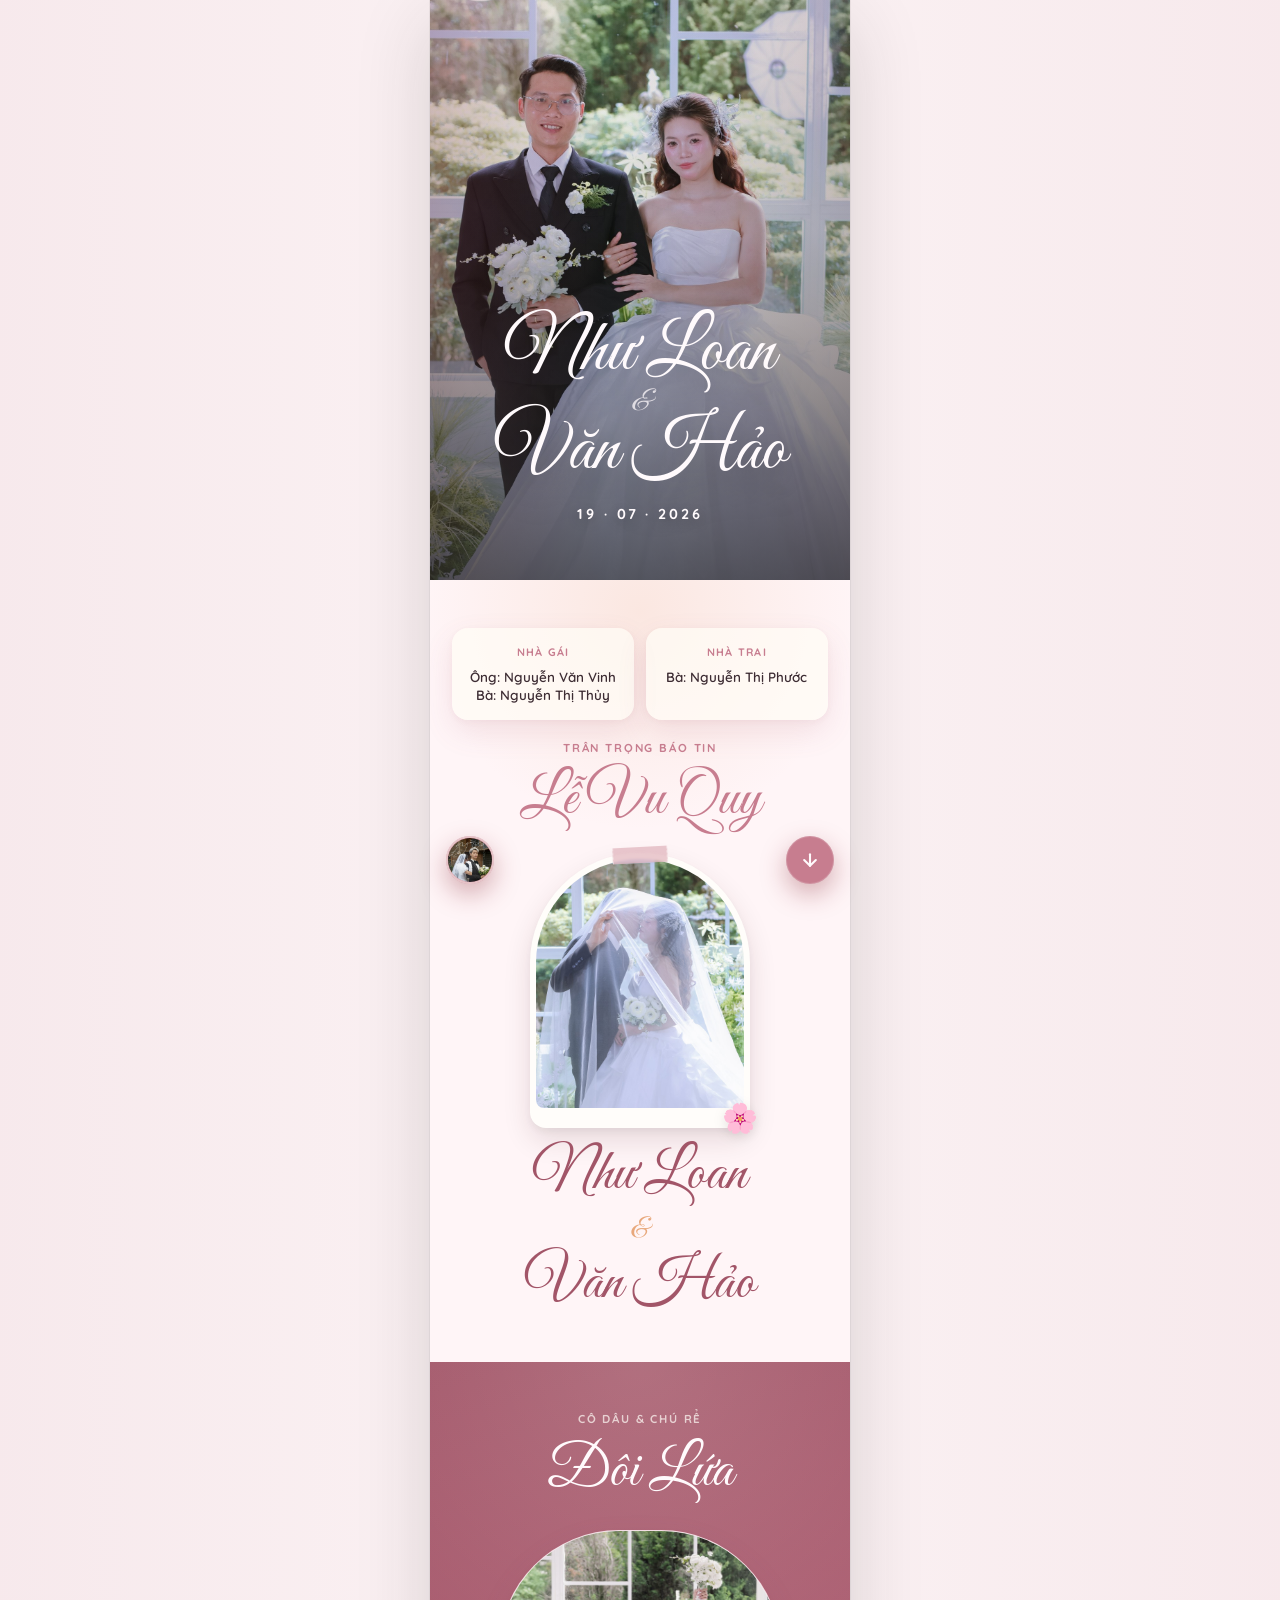
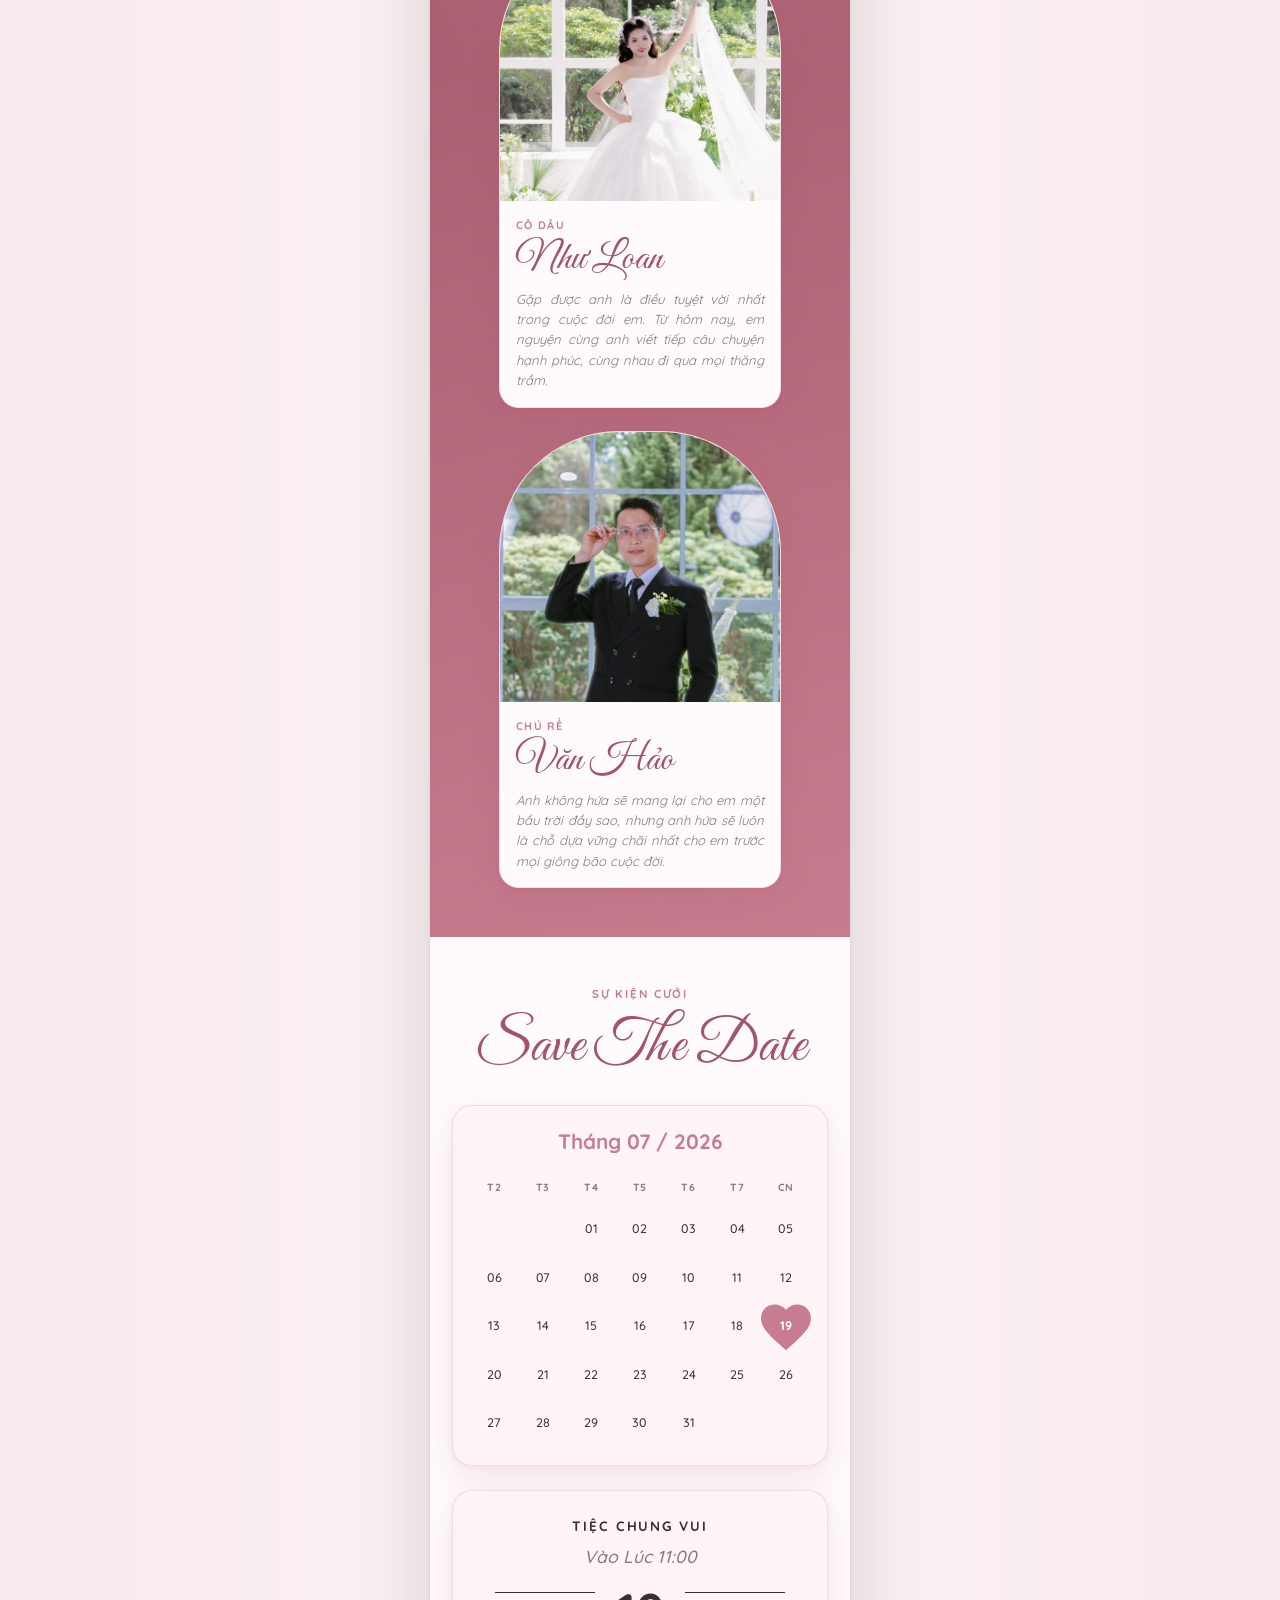
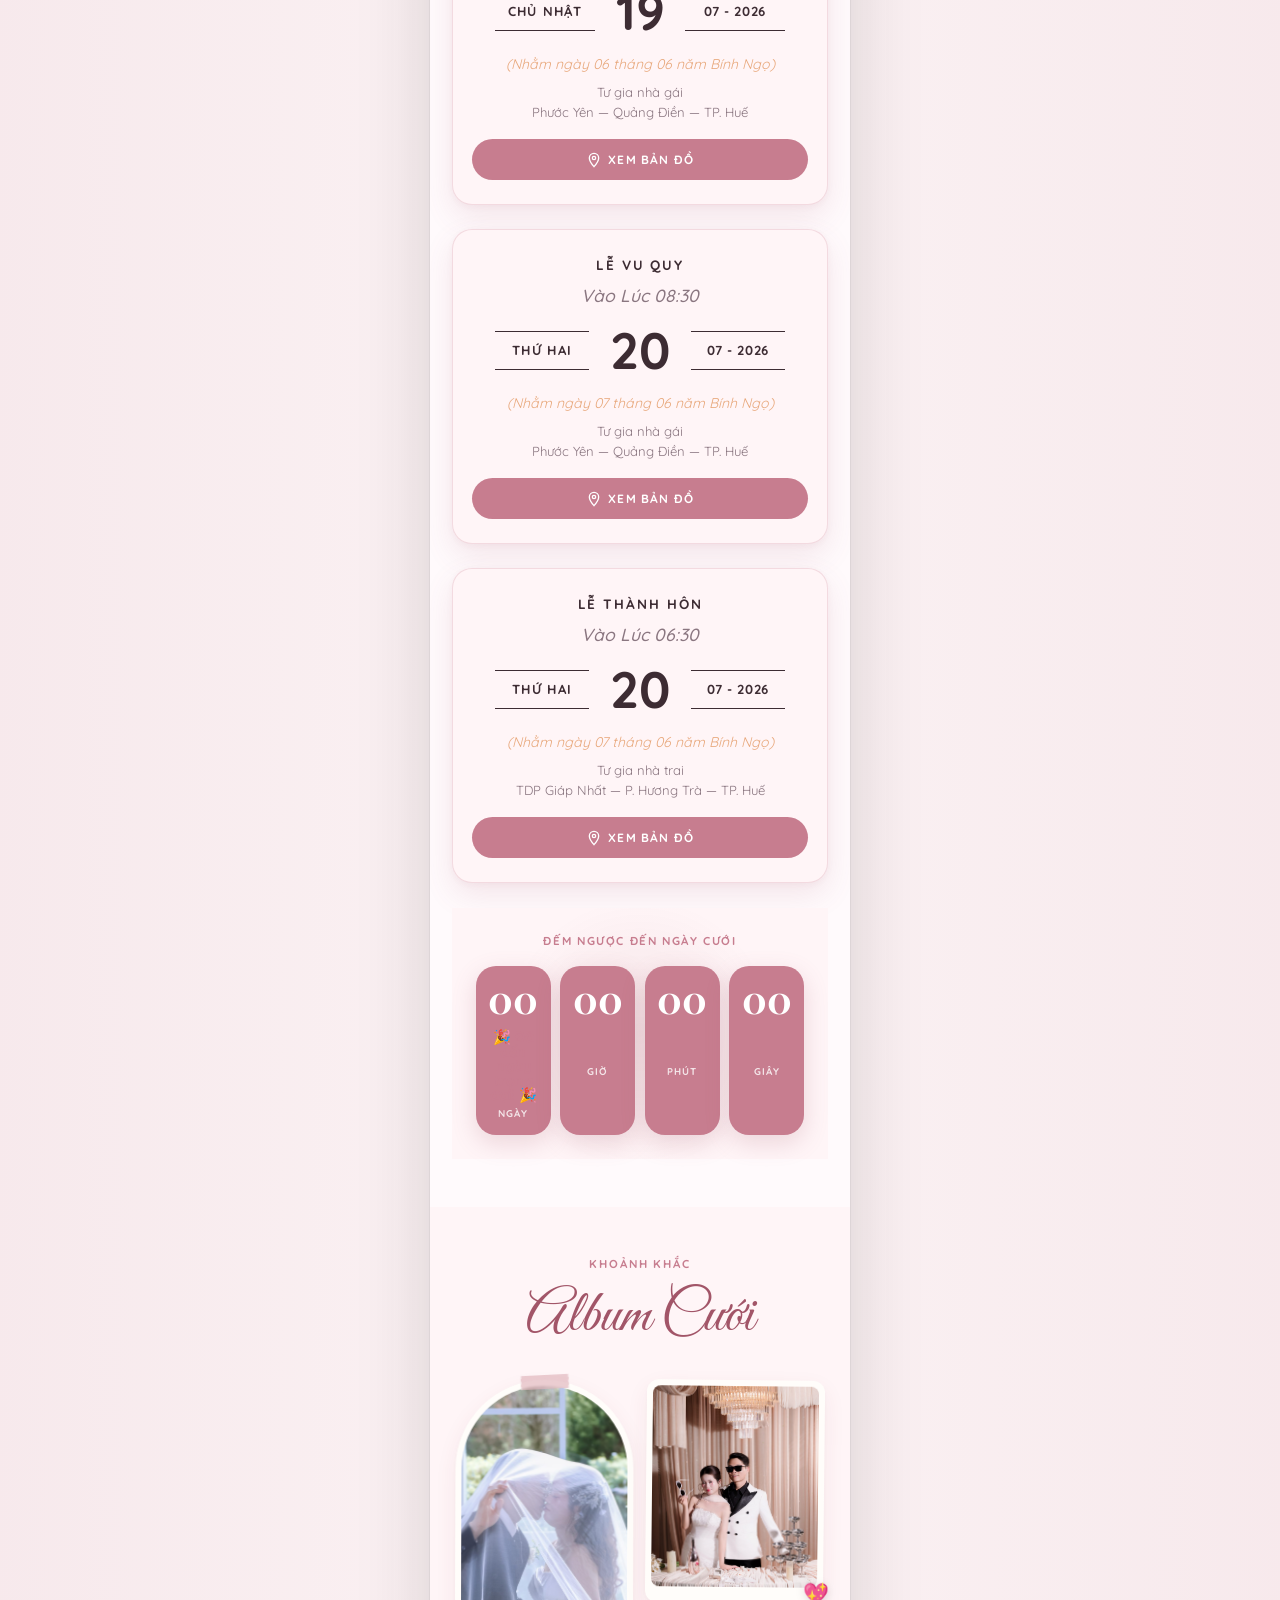
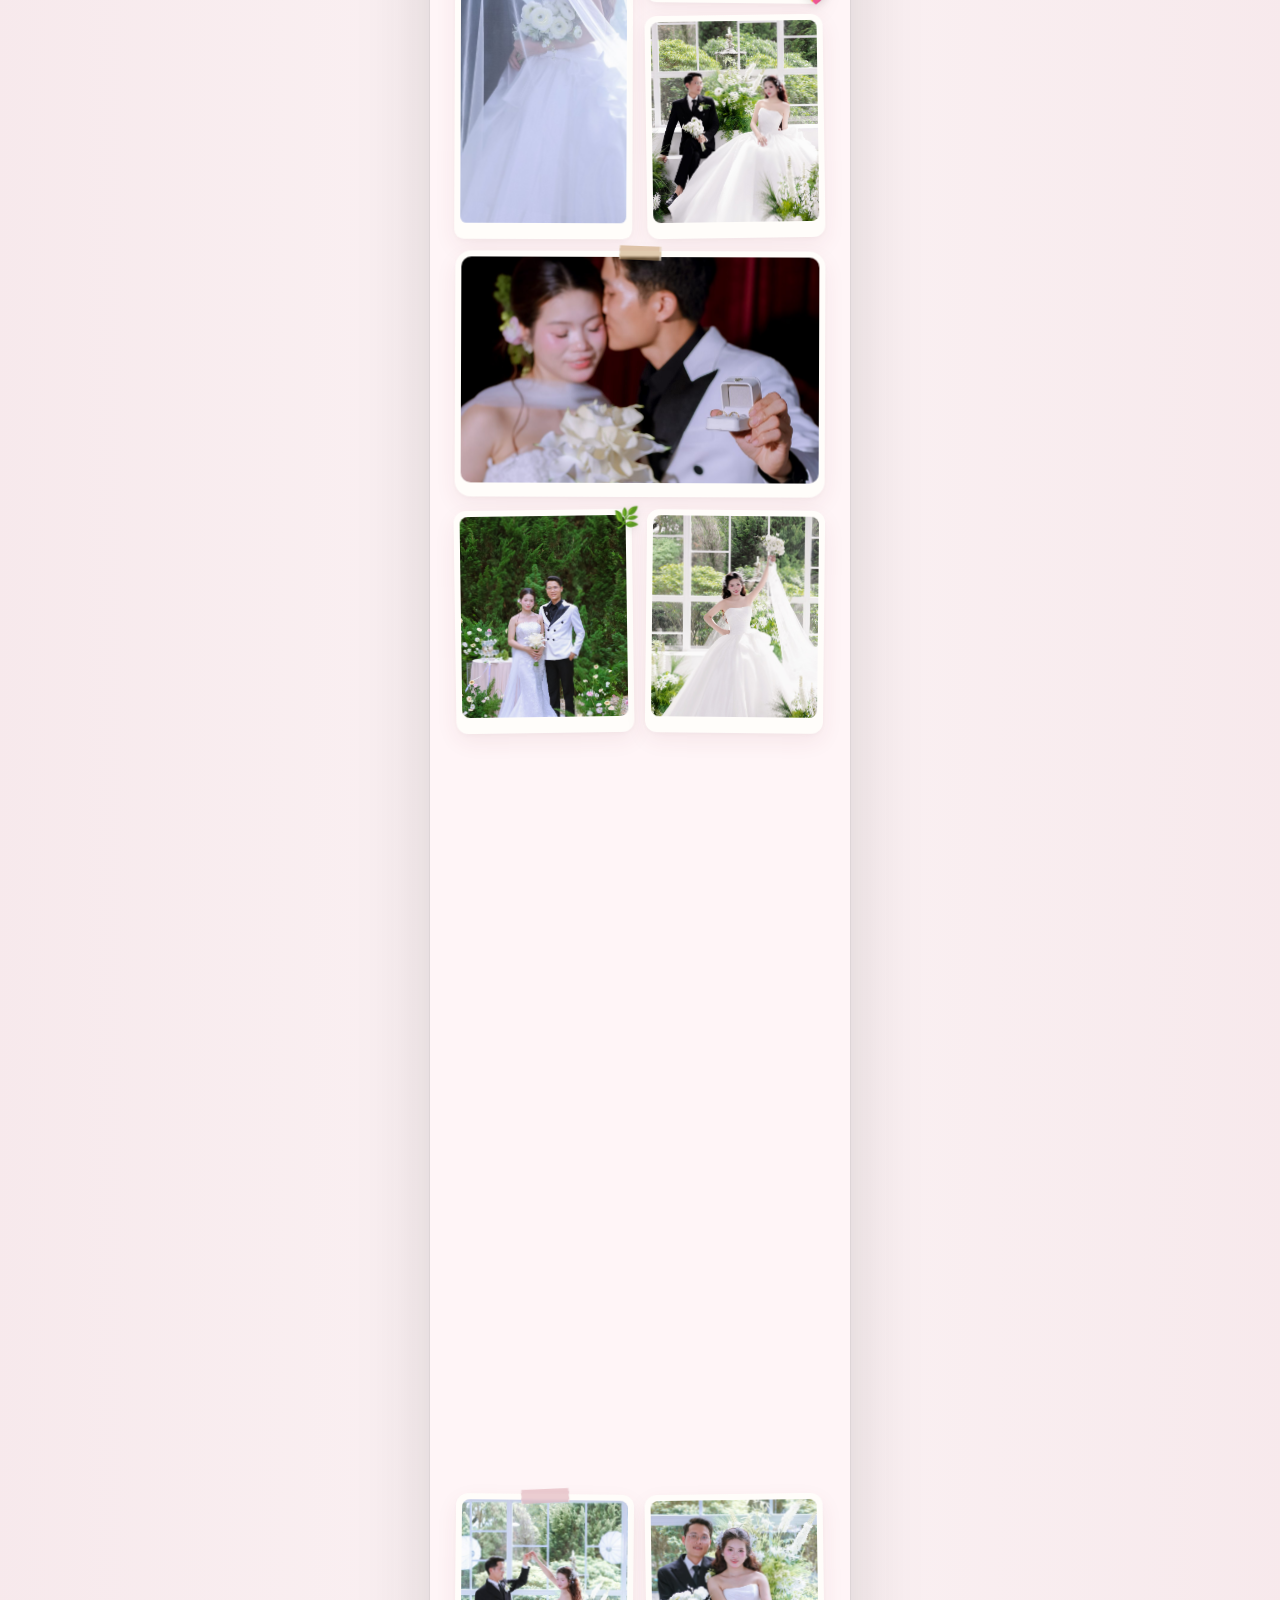
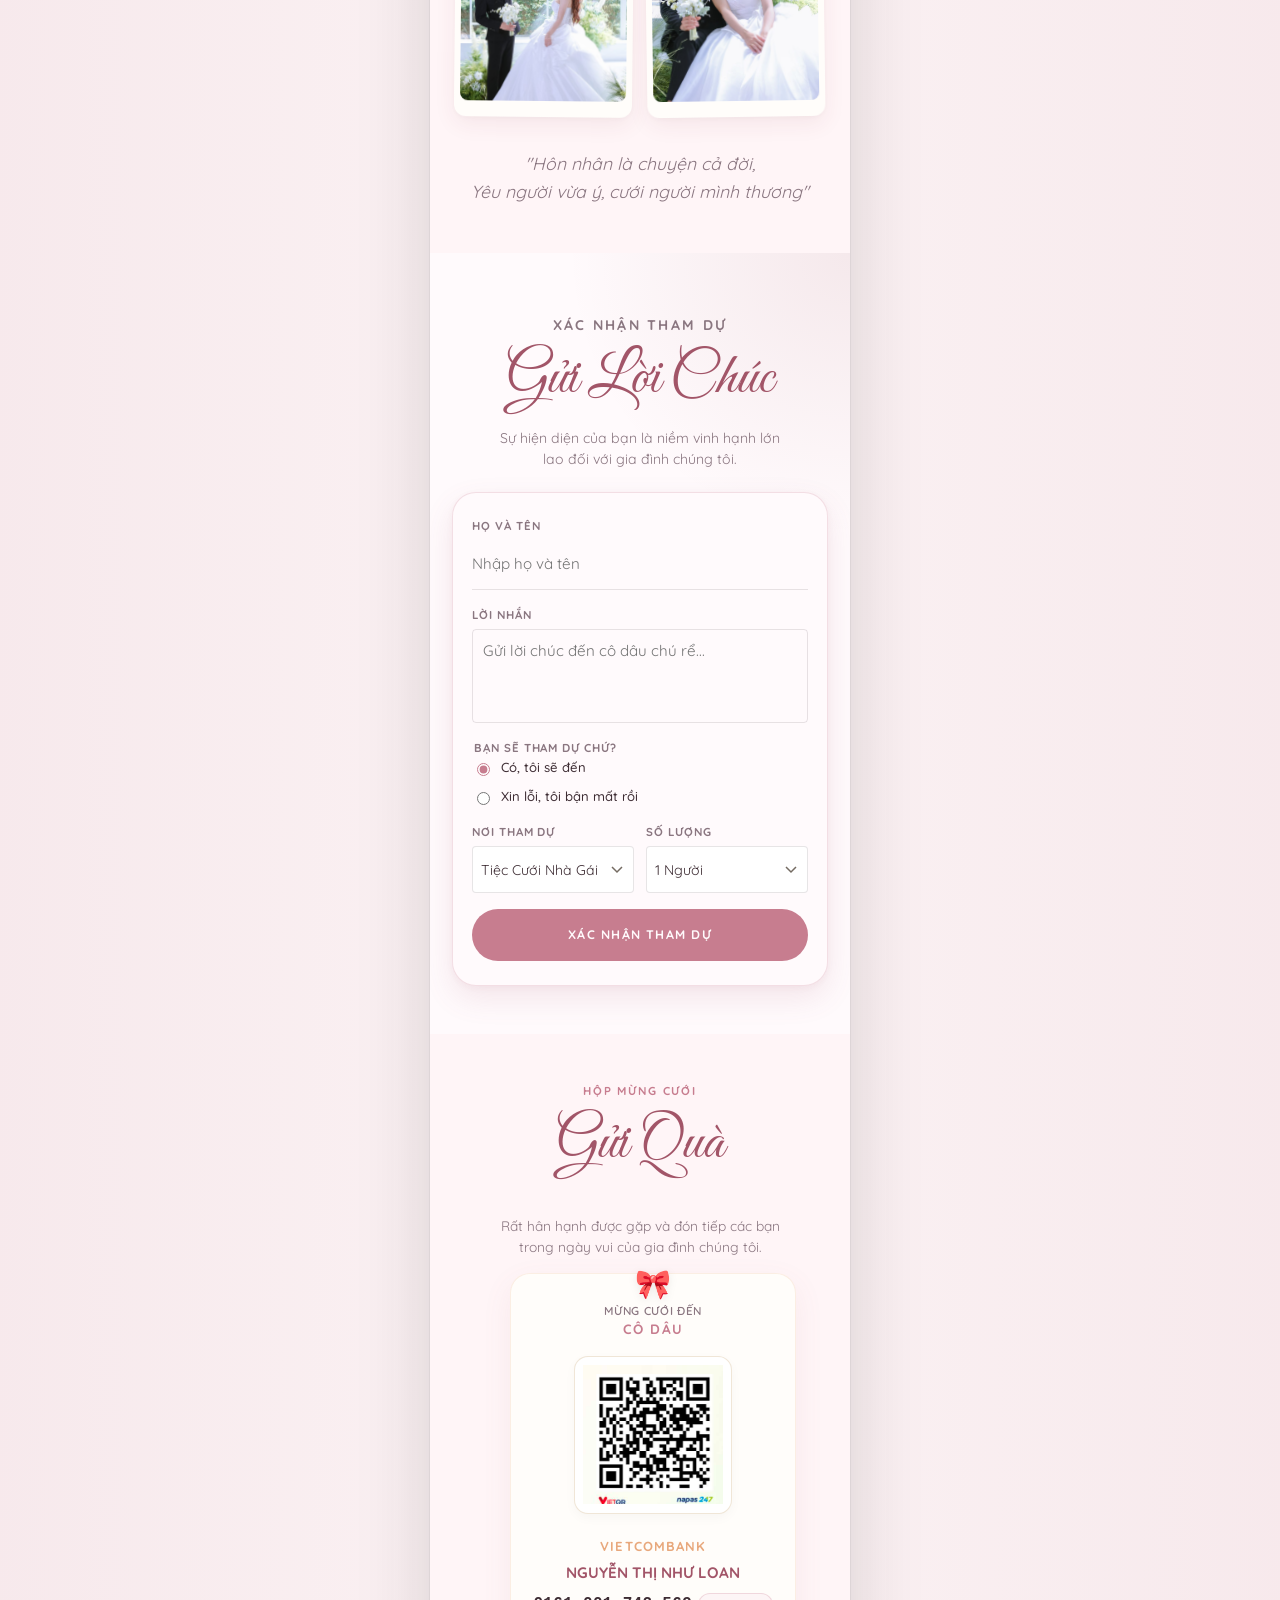
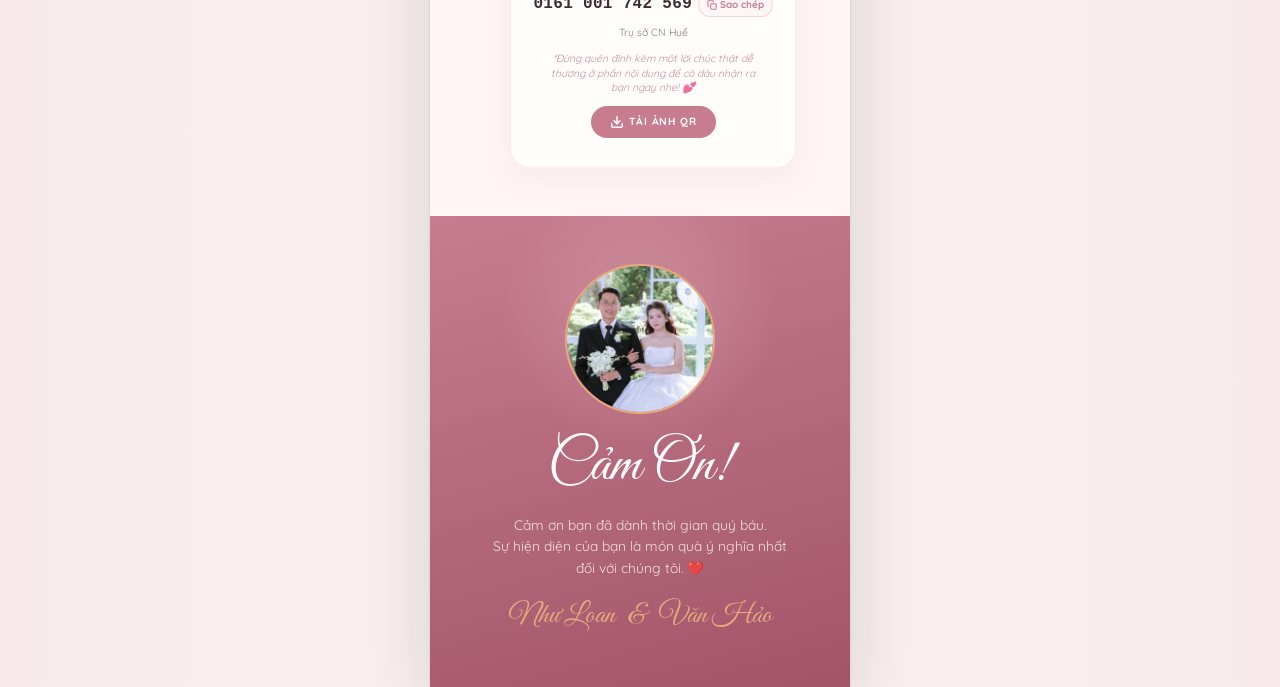
==== commit 3ec7305a: "feat: use newly cropped 1-1 ratio square preview image for sharing card" ====
--- a/index.html
+++ b/index.html
@@ -8,10 +8,10 @@
   <meta name="description" content="Trân trọng kính mời bạn đến chung vui cùng gia đình chúng mình vào ngày 19.07.2026. Sự hiện diện của bạn là niềm hạnh phúc lớn nhất của chúng mình!">
   <meta property="og:title" content="Thiệp Cưới Như Loan & Văn Hảo ❤️">
   <meta property="og:description" content="Trân trọng kính mời bạn đến chung vui cùng gia đình chúng mình vào ngày 19.07.2026. Sự hiện diện của bạn là niềm hạnh phúc lớn nhất của chúng mình!">
-  <meta property="og:image" content="https://wedding-nhuloan-vanhao.io.vn/pic/web/chung-5.jpg">
+  <meta property="og:image" content="https://wedding-nhuloan-vanhao.io.vn/pic/preview.jpg">
   <meta property="og:url" content="https://wedding-nhuloan-vanhao.io.vn/">
   <meta property="og:type" content="website">
-  <meta itemprop="image" content="https://wedding-nhuloan-vanhao.io.vn/pic/web/chung-5.jpg">
+  <meta itemprop="image" content="https://wedding-nhuloan-vanhao.io.vn/pic/preview.jpg">
 
   <!-- Google Fonts -->
   <link rel="preconnect" href="https://fonts.googleapis.com">
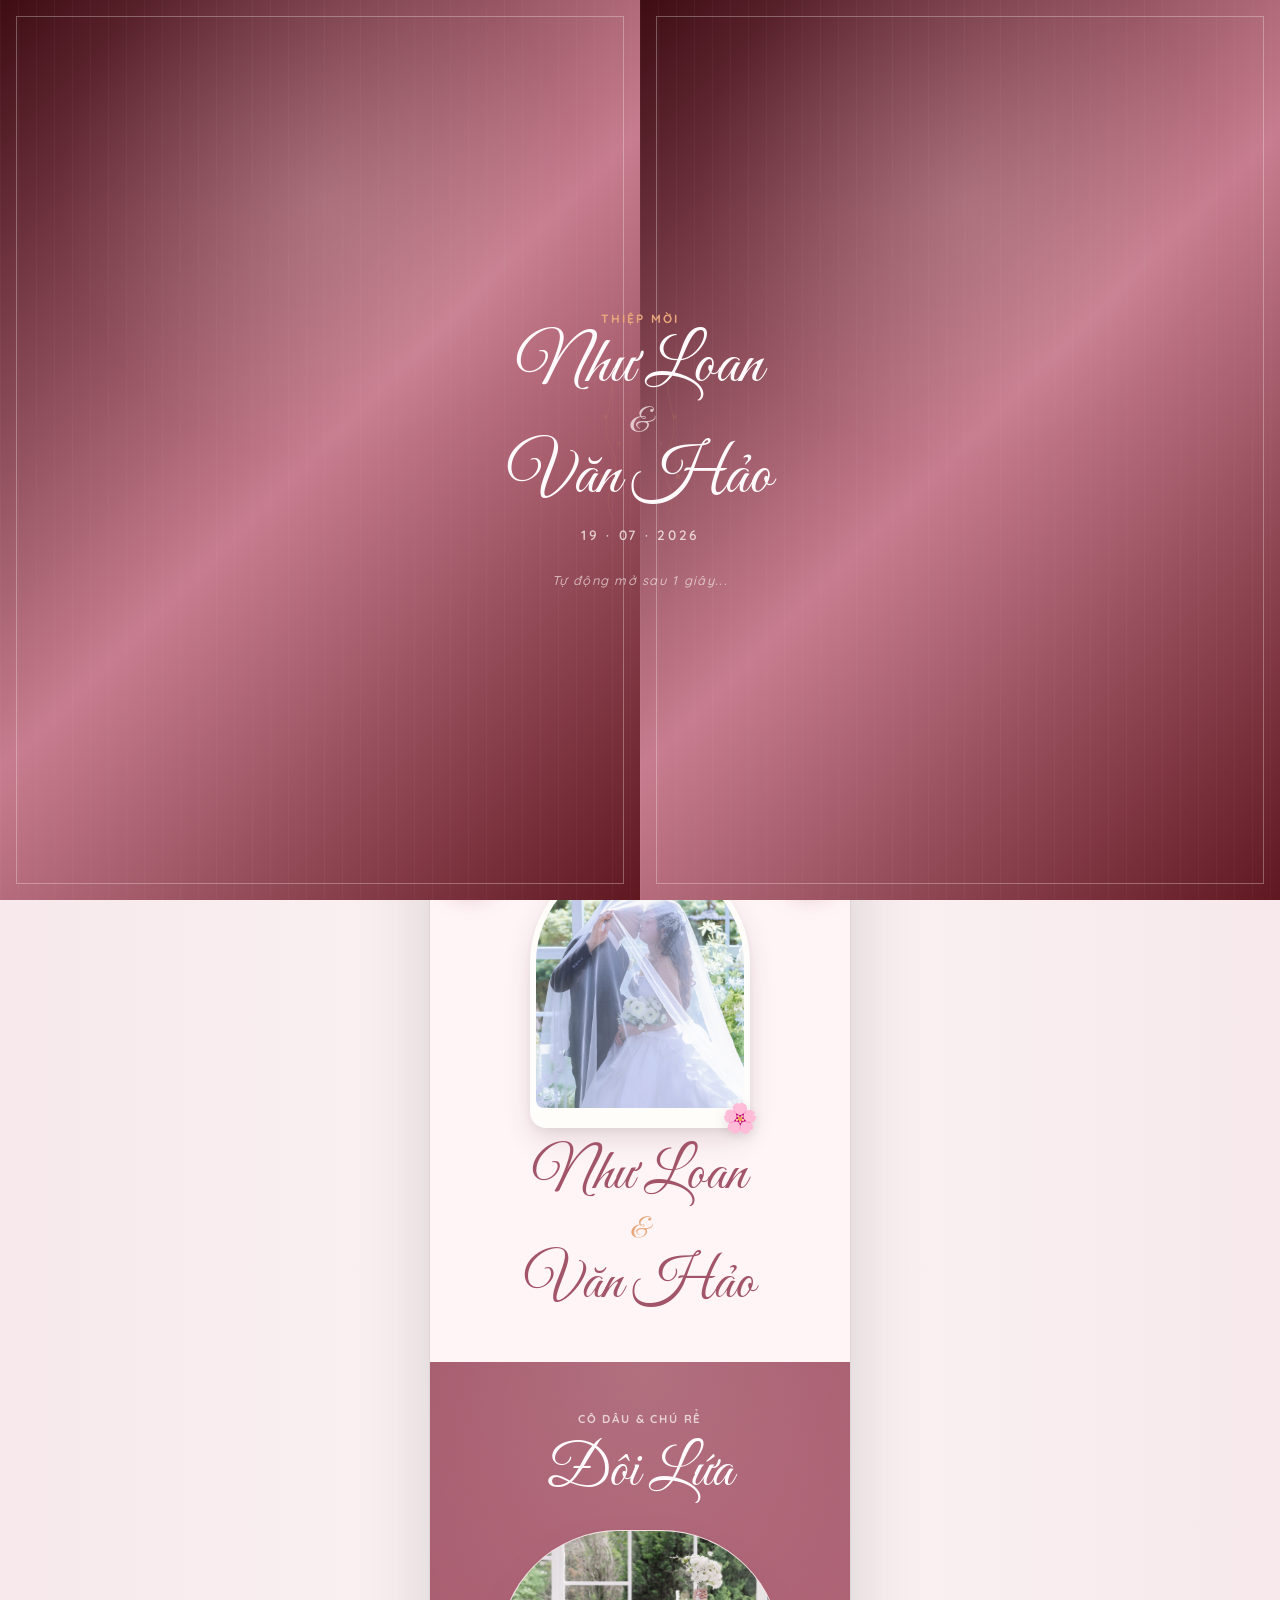
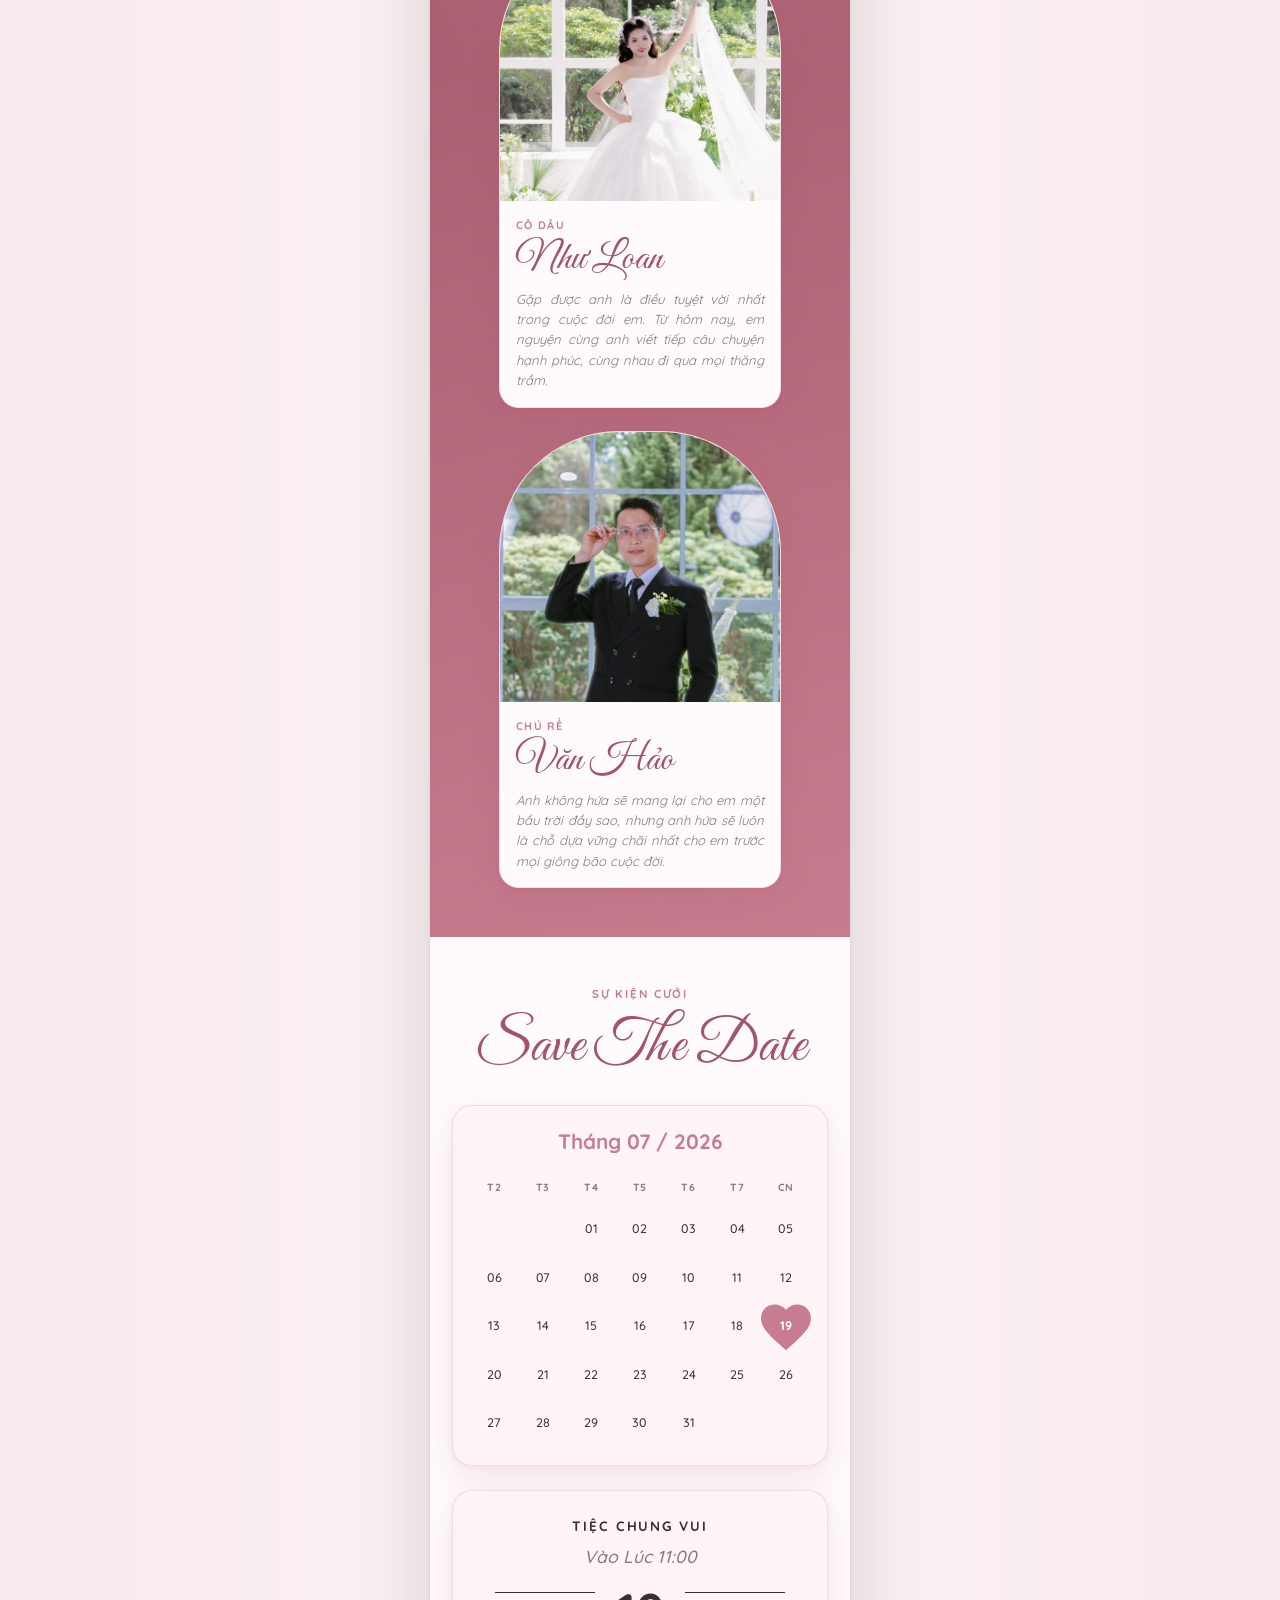
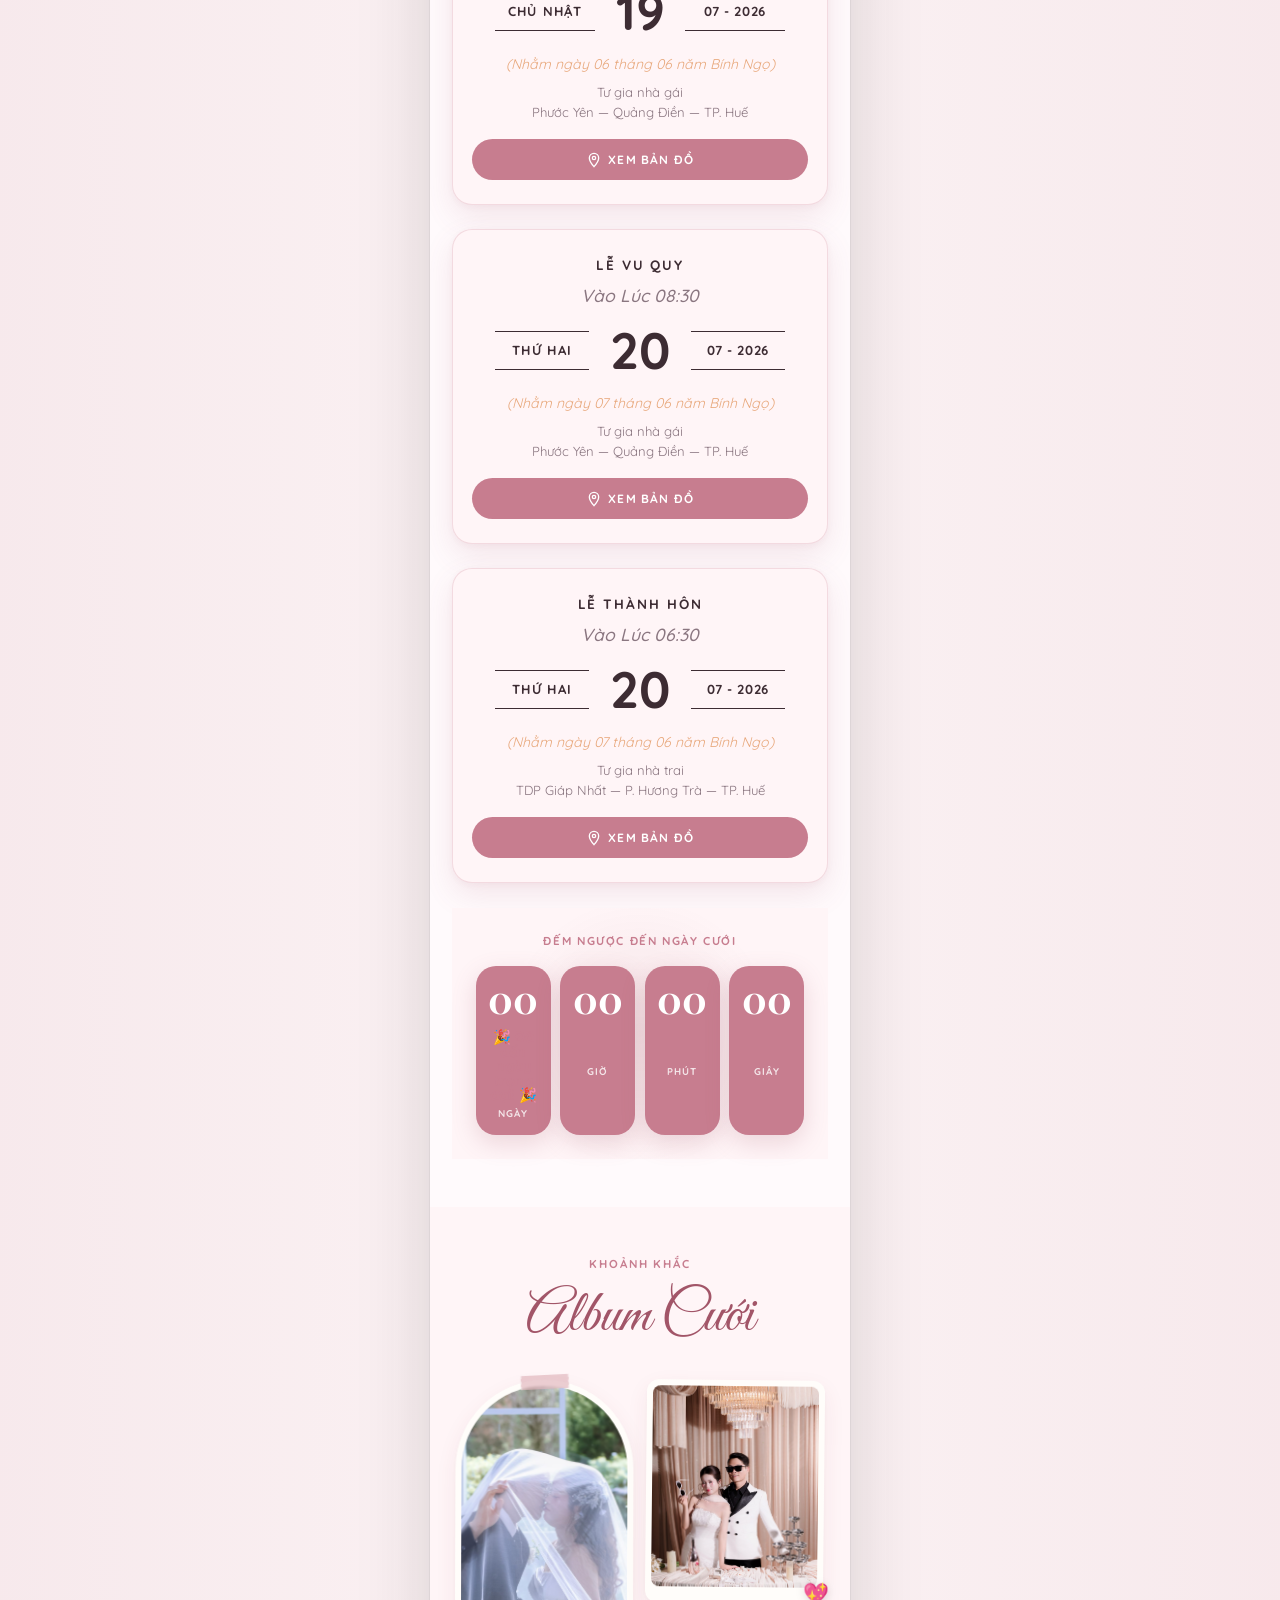
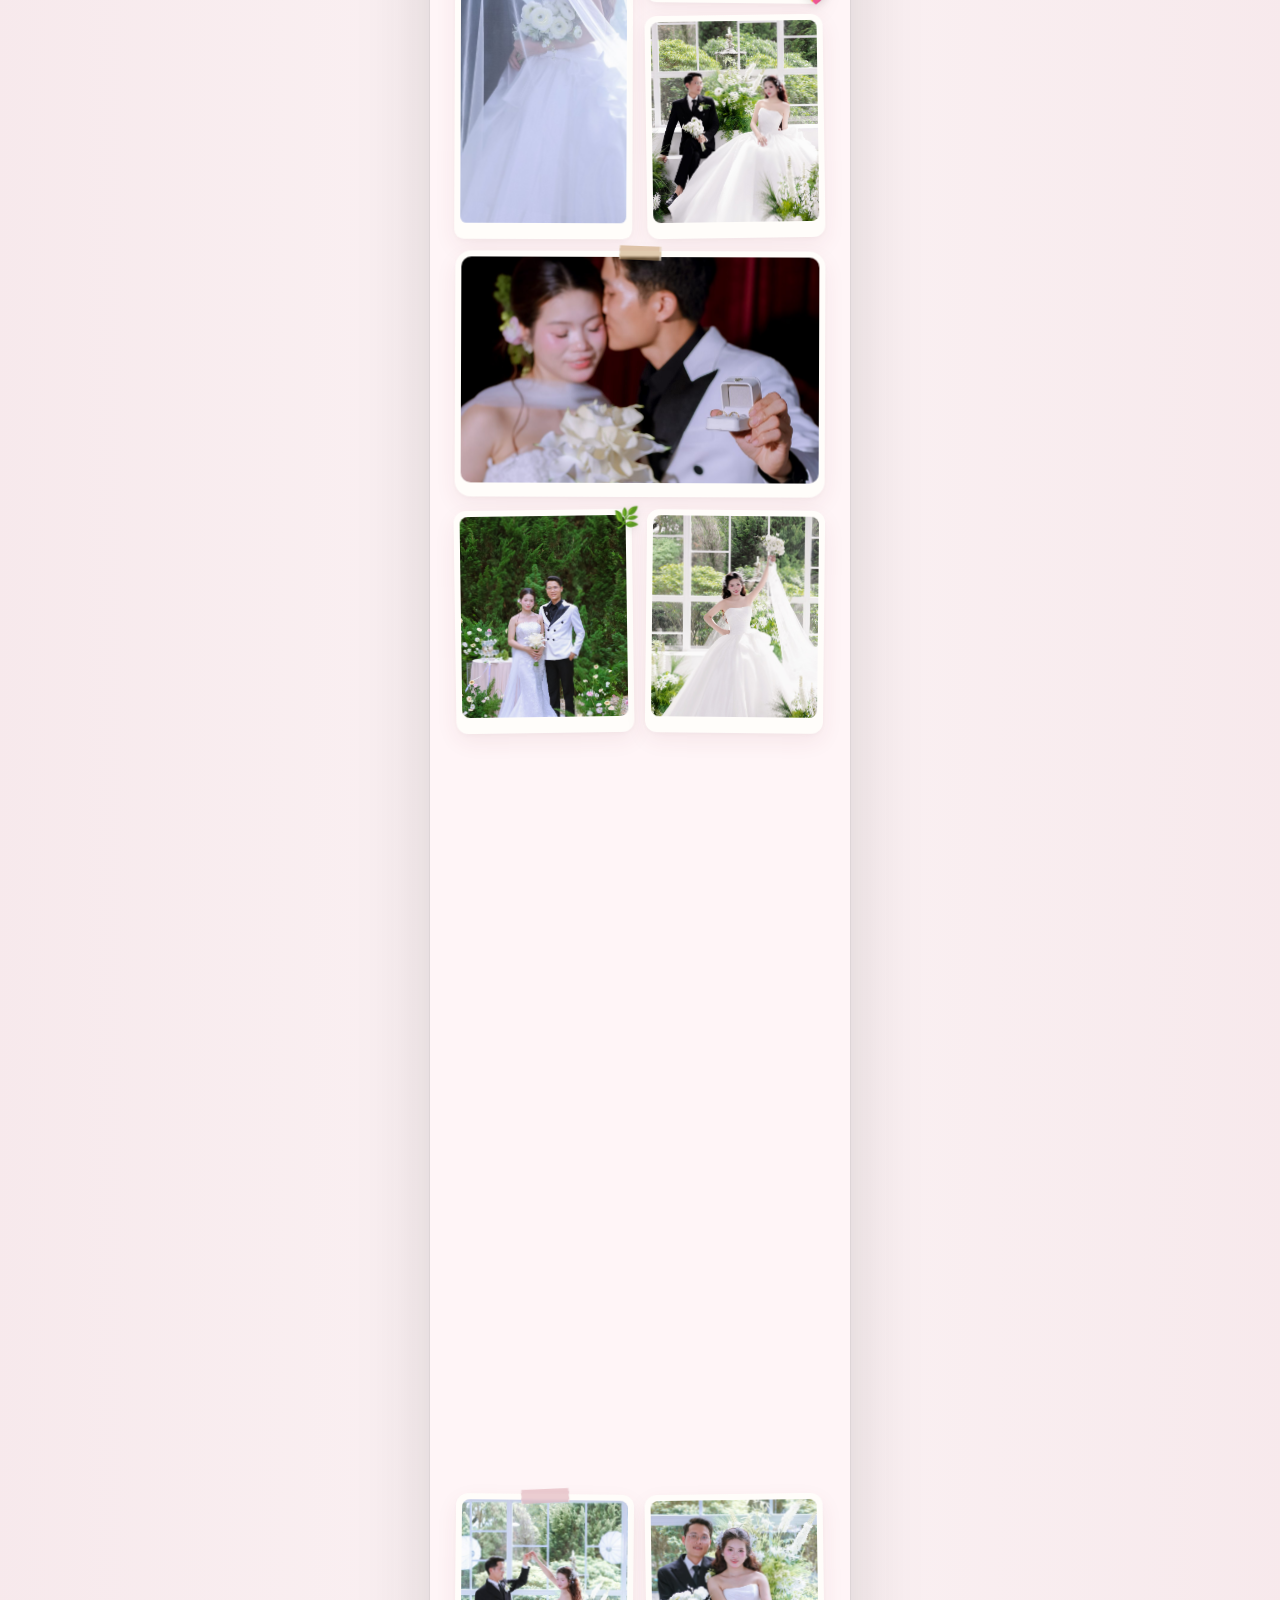
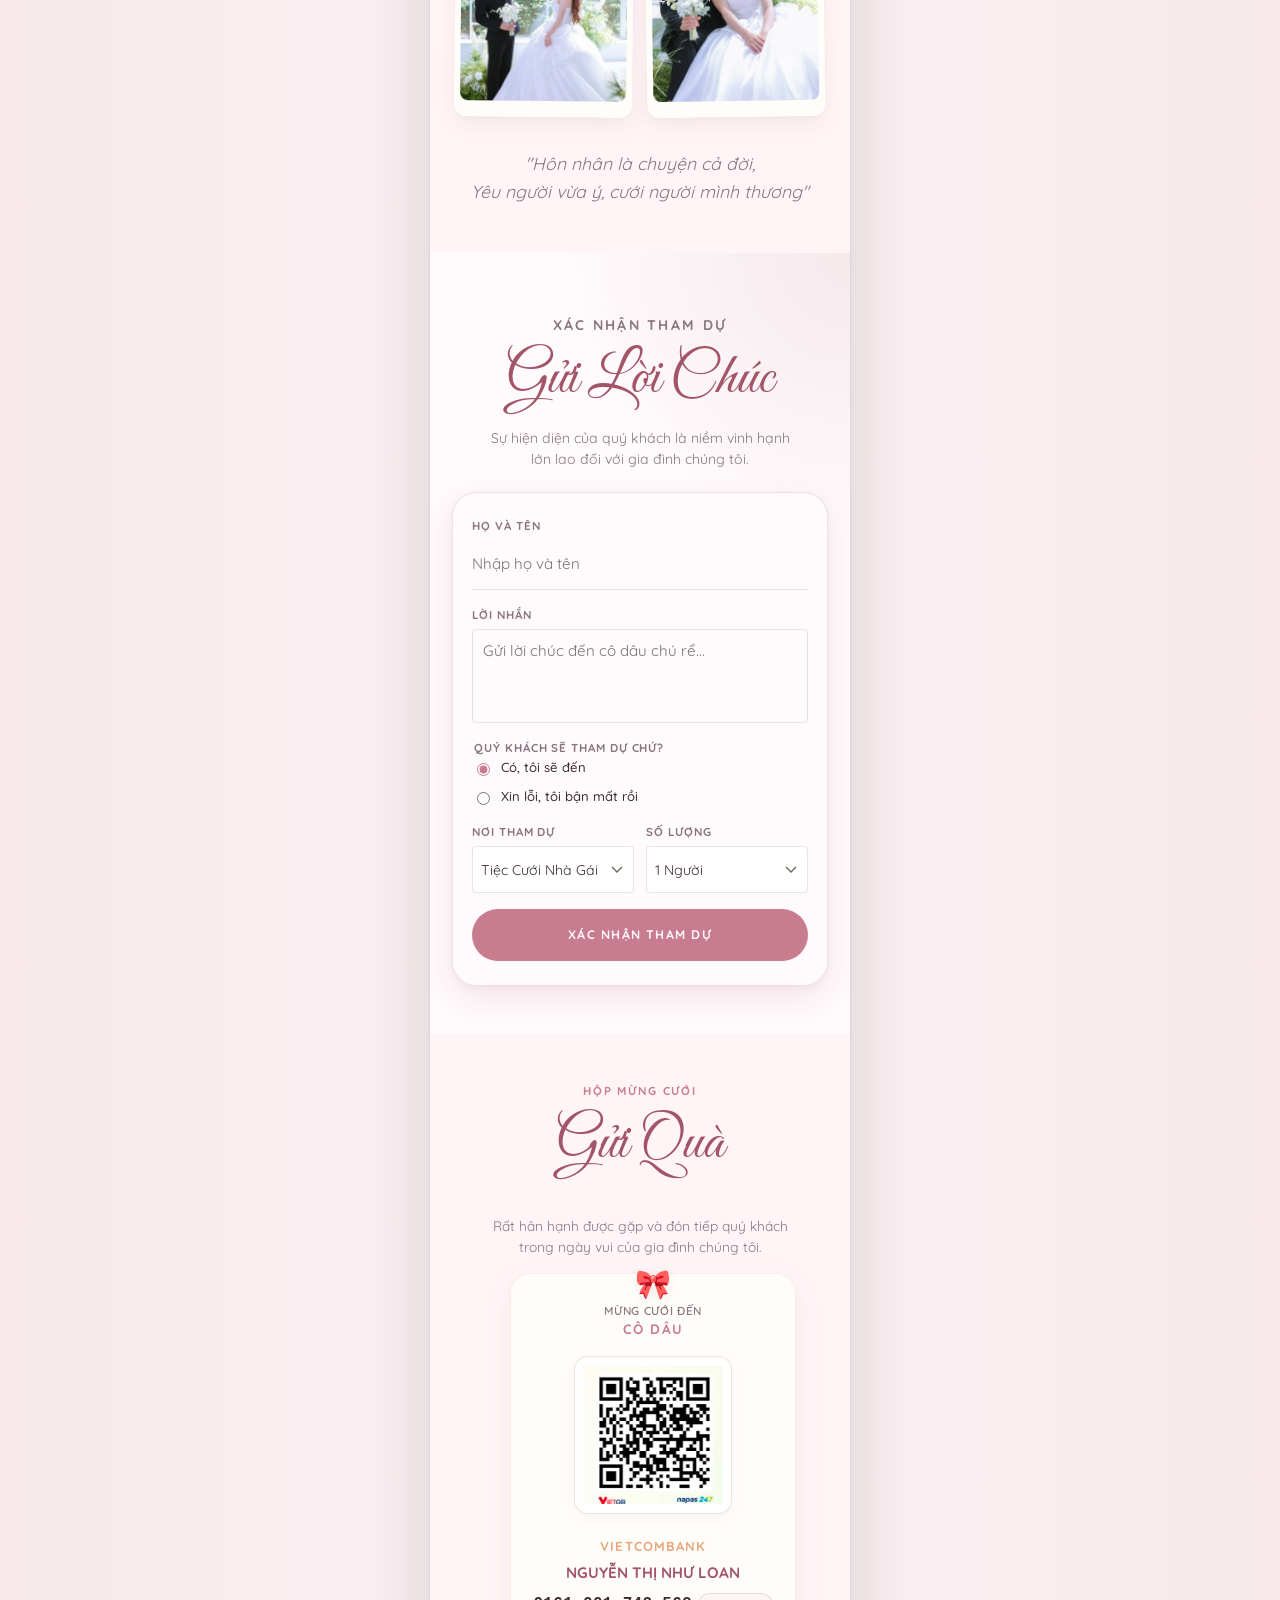
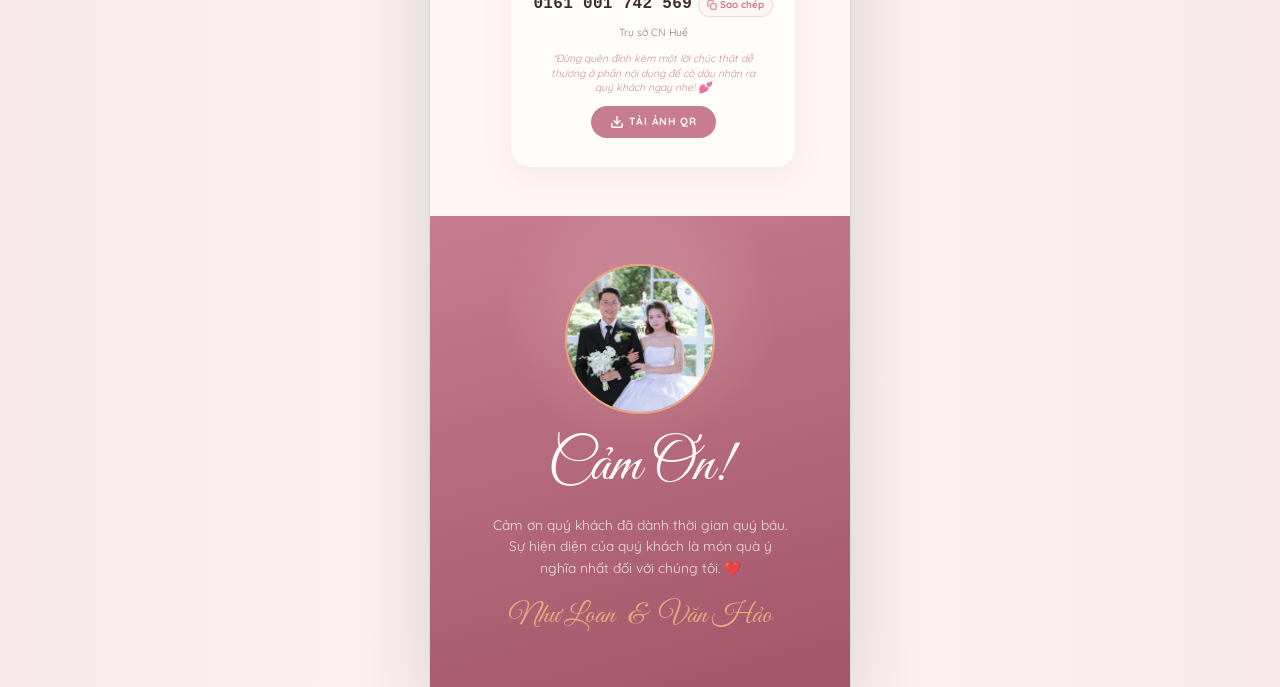
==== commit 98e5b942: "style: change 'bạn' to 'quý khách' globally, including Open Graph meta tags for link previews" ====
--- a/index.html
+++ b/index.html
@@ -5,9 +5,9 @@
   <meta charset="UTF-8">
   <meta name="viewport" content="width=device-width, initial-scale=1.0, maximum-scale=1.0, user-scalable=no">
   <title>Thiệp Mời Cưới Như Loan ❤️ Văn Hảo</title>
-  <meta name="description" content="Trân trọng kính mời bạn đến chung vui cùng gia đình chúng mình vào ngày 19.07.2026. Sự hiện diện của bạn là niềm hạnh phúc lớn nhất của chúng mình!">
+  <meta name="description" content="Trân trọng kính mời quý khách đến chung vui cùng gia đình chúng mình vào ngày 19.07.2026. Sự hiện diện của quý khách là niềm hạnh phúc lớn nhất của chúng mình!">
   <meta property="og:title" content="Thiệp Cưới Như Loan & Văn Hảo ❤️">
-  <meta property="og:description" content="Trân trọng kính mời bạn đến chung vui cùng gia đình chúng mình vào ngày 19.07.2026. Sự hiện diện của bạn là niềm hạnh phúc lớn nhất của chúng mình!">
+  <meta property="og:description" content="Trân trọng kính mời quý khách đến chung vui cùng gia đình chúng mình vào ngày 19.07.2026. Sự hiện diện của quý khách là niềm hạnh phúc lớn nhất của chúng mình!">
   <meta property="og:image" content="https://wedding-nhuloan-vanhao.io.vn/pic/preview.jpg">
   <meta property="og:url" content="https://wedding-nhuloan-vanhao.io.vn/">
   <meta property="og:type" content="website">
@@ -360,7 +360,7 @@
       <div class="rsvp-copy reveal-up">
         <p class="small-title">Xác nhận tham dự</p>
         <h2 class="section-script">Gửi Lời Chúc</h2>
-        <p>Sự hiện diện của bạn là niềm vinh hạnh lớn lao đối với gia đình chúng tôi.</p>
+        <p>Sự hiện diện của quý khách là niềm vinh hạnh lớn lao đối với gia đình chúng tôi.</p>
       </div>
 
       <form class="rsvp-form reveal-up" id="rsvpForm">
@@ -375,7 +375,7 @@
         </div>
 
         <fieldset class="radio-group">
-          <legend>Bạn sẽ tham dự chứ?</legend>
+          <legend>Quý khách sẽ tham dự chứ?</legend>
           <label><input type="radio" name="attendance" value="Sẽ tham dự" checked> Có, tôi sẽ đến</label>
           <label><input type="radio" name="attendance" value="Không tham dự"> Xin lỗi, tôi bận mất rồi</label>
         </fieldset>
@@ -405,7 +405,7 @@
       <!-- Thank You Message (hidden until RSVP submitted) -->
       <div class="rsvp-thankyou" id="rsvpThankYou" hidden>
         <p class="thankyou-title">Gửi lời chúc thành công! ❤️</p>
-        <p class="thankyou-msg">Cảm ơn bạn rất nhiều vì lời chúc ngọt ngào dành cho cô dâu & chú rể.</p>
+        <p class="thankyou-msg">Cảm ơn quý khách rất nhiều vì lời chúc ngọt ngào dành cho cô dâu & chú rể.</p>
       </div>
     </section>
 
@@ -420,7 +420,7 @@
             <div class="letter-msg-box">
               <p class="letter-message" id="letterGuestMessage"></p>
             </div>
-            <p class="letter-closing">Cảm ơn bạn! ❤️</p>
+            <p class="letter-closing">Cảm ơn quý khách! ❤️</p>
           </div>
         </div>
         <!-- The Envelope Parts -->
@@ -444,7 +444,7 @@
         <h2 class="section-script">Gửi Quà</h2>
       </div>
 
-      <p class="gift-note reveal-fade">Rất hân hạnh được gặp và đón tiếp các bạn trong ngày vui của gia đình chúng tôi.</p>
+      <p class="gift-note reveal-fade">Rất hân hạnh được gặp và đón tiếp quý khách trong ngày vui của gia đình chúng tôi.</p>
 
       <div class="gift-cards gift-cards-single reveal-up">
         <div class="gift-card premium-gift-card">
@@ -468,7 +468,7 @@
               </button>
             </div>
             <p class="bank-branch">Trụ sở CN Huế</p>
-            <p class="gift-transfer-note">*Đừng quên đính kèm một lời chúc thật dễ thương ở phần nội dung để cô dâu nhận ra bạn ngay nhe! 💕</p>
+            <p class="gift-transfer-note">*Đừng quên đính kèm một lời chúc thật dễ thương ở phần nội dung để cô dâu nhận ra quý khách ngay nhe! 💕</p>
           </div>
 
           <a href="pic/web/qr_codau.png" download class="gift-download">
@@ -486,8 +486,8 @@
       </div>
       <h2 class="section-script reveal-up">Cảm Ơn!</h2>
       <p class="thank-note reveal-fade">
-        Cảm ơn bạn đã dành thời gian quý báu.<br>
-        Sự hiện diện của bạn là món quà ý nghĩa nhất đối với chúng tôi. ❤️
+        Cảm ơn quý khách đã dành thời gian quý báu.<br>
+        Sự hiện diện của quý khách là món quà ý nghĩa nhất đối với chúng tôi. ❤️
       </p>
       <p class="thank-couple reveal-fade">Như Loan <span class="thank-amp">&</span> Văn Hảo</p>
     </section>
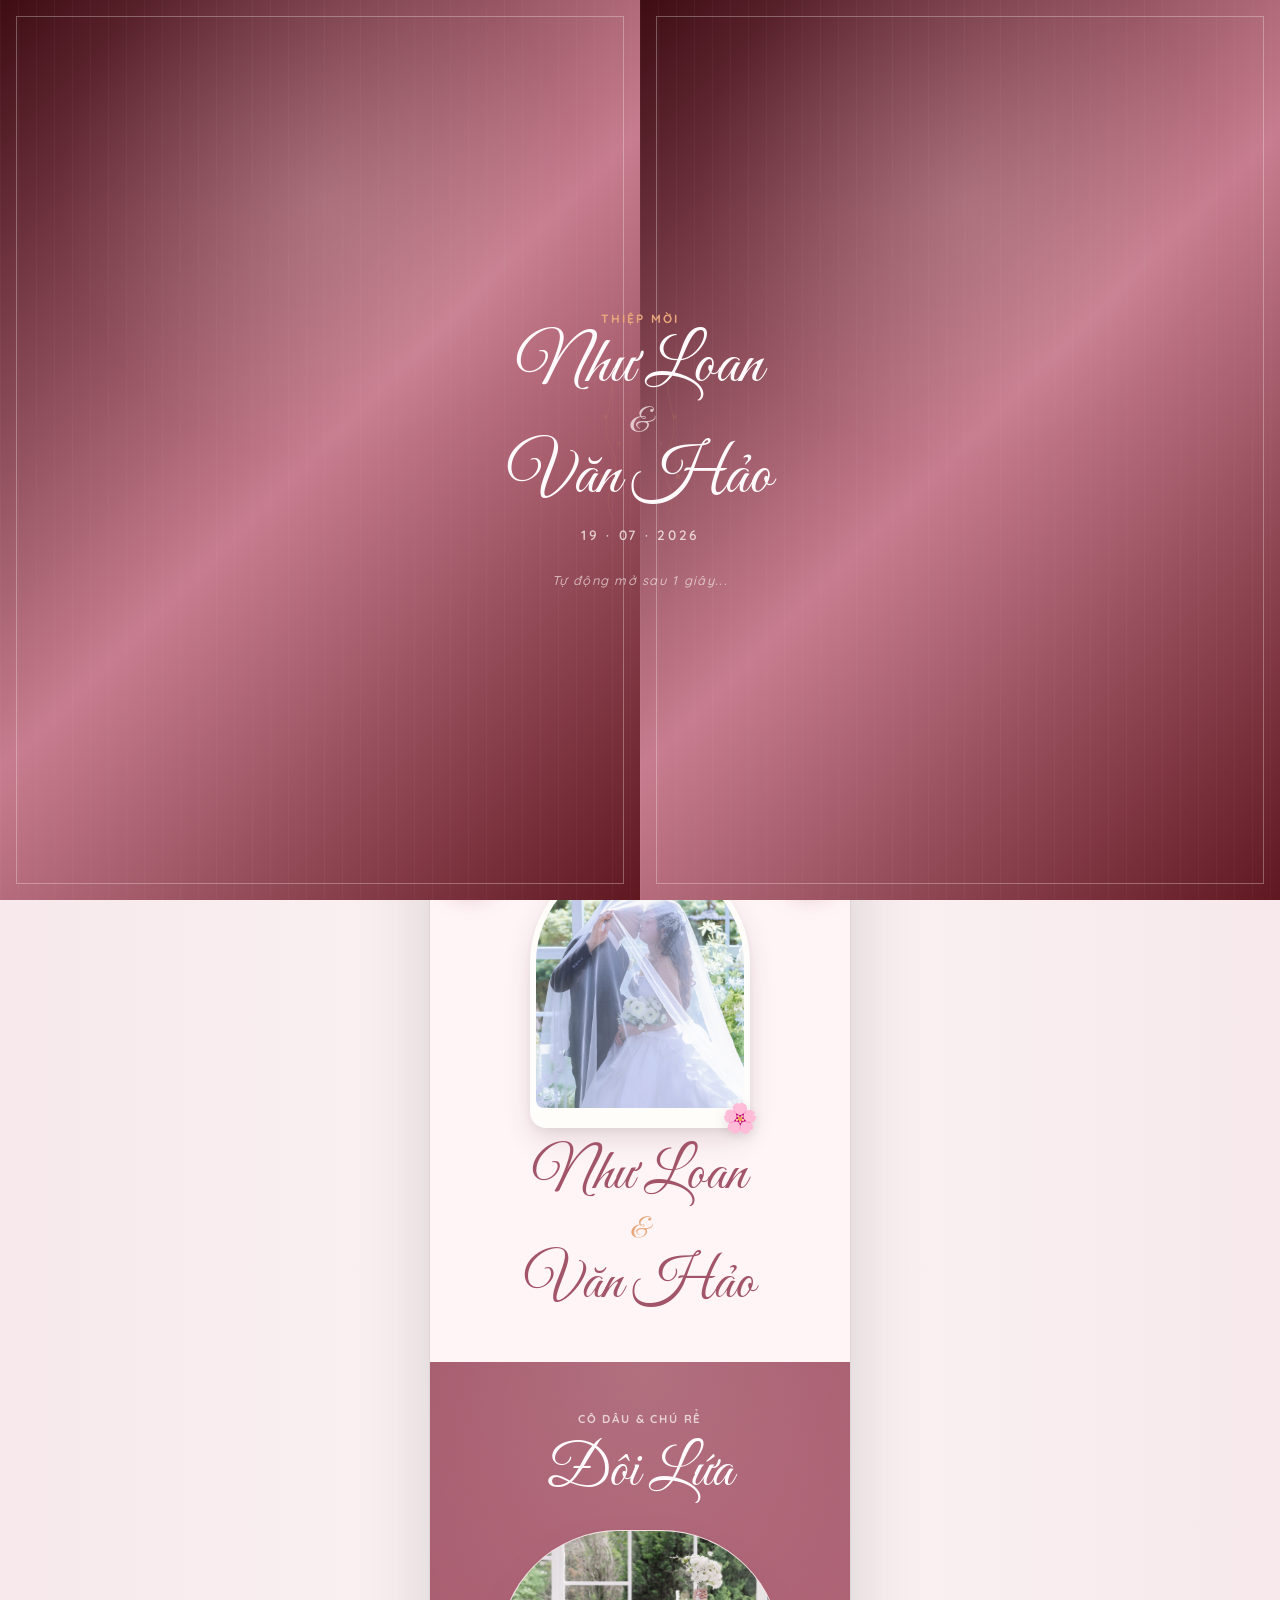
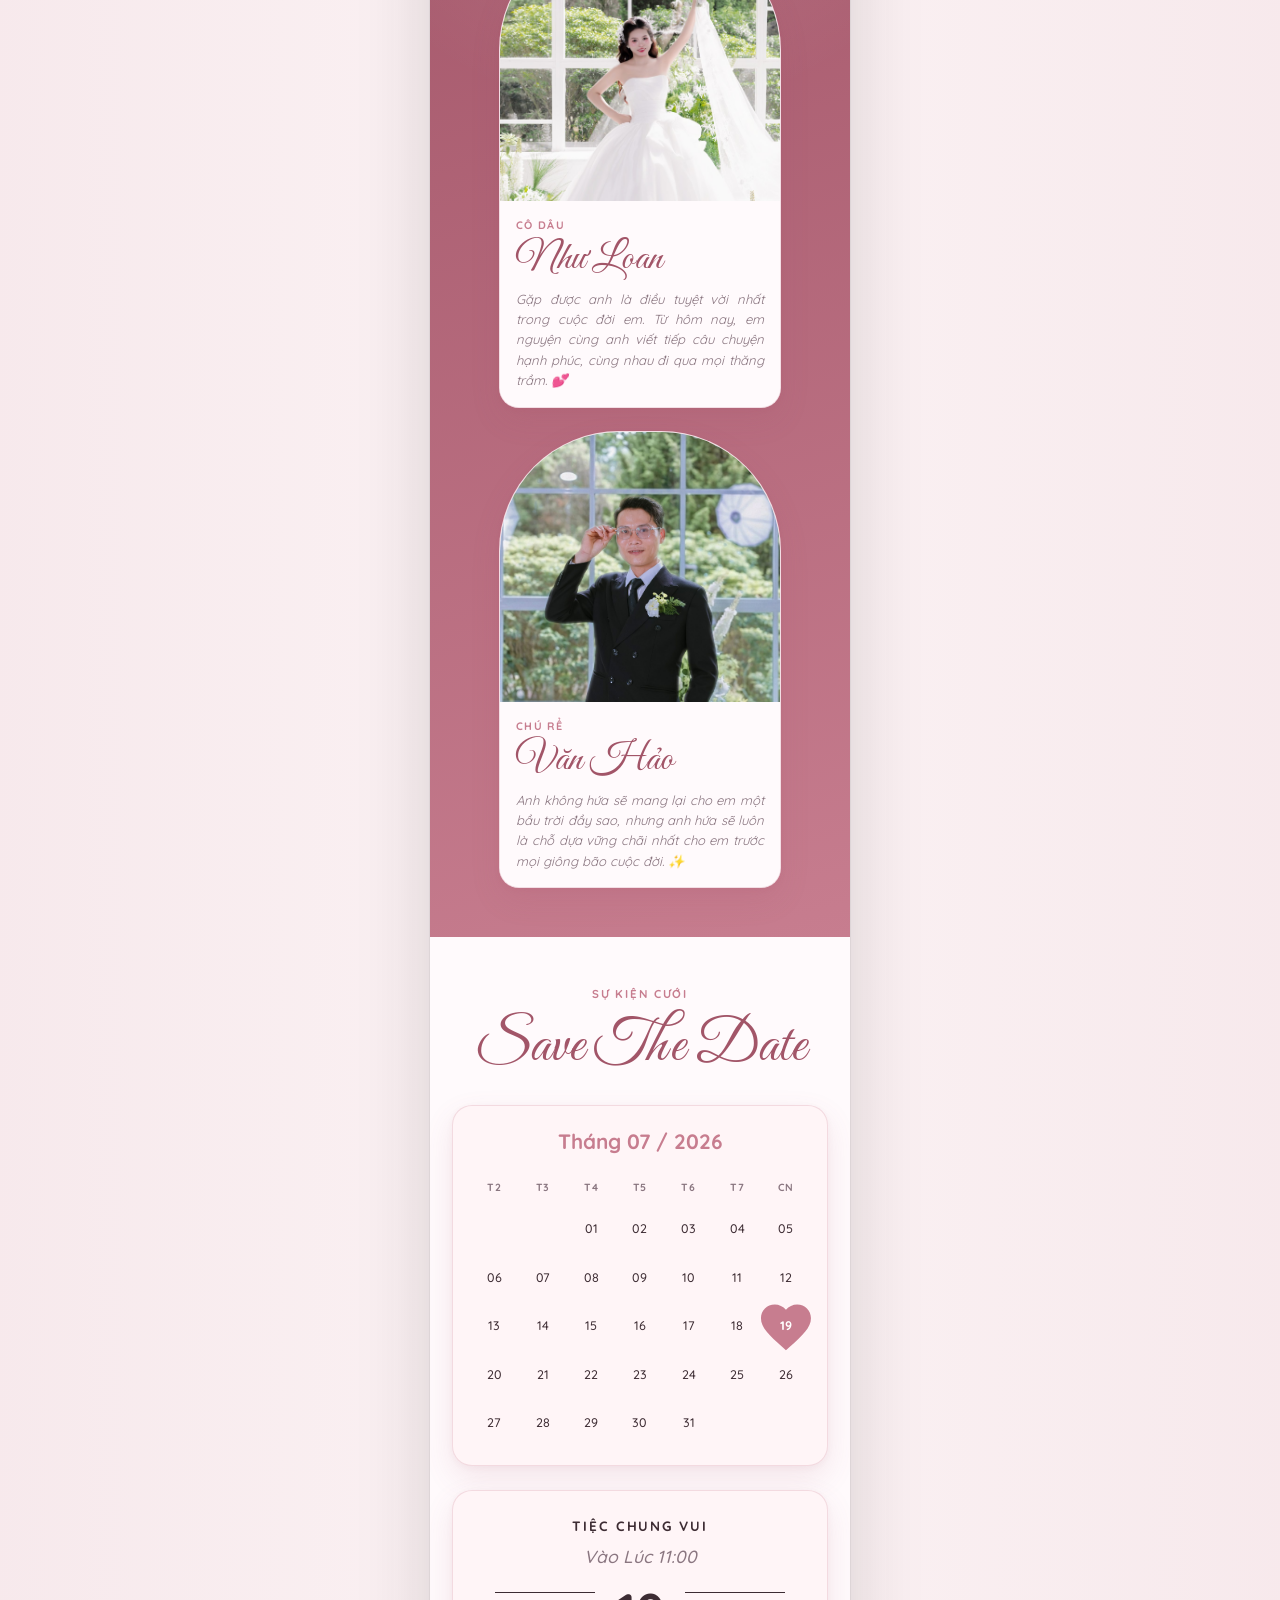
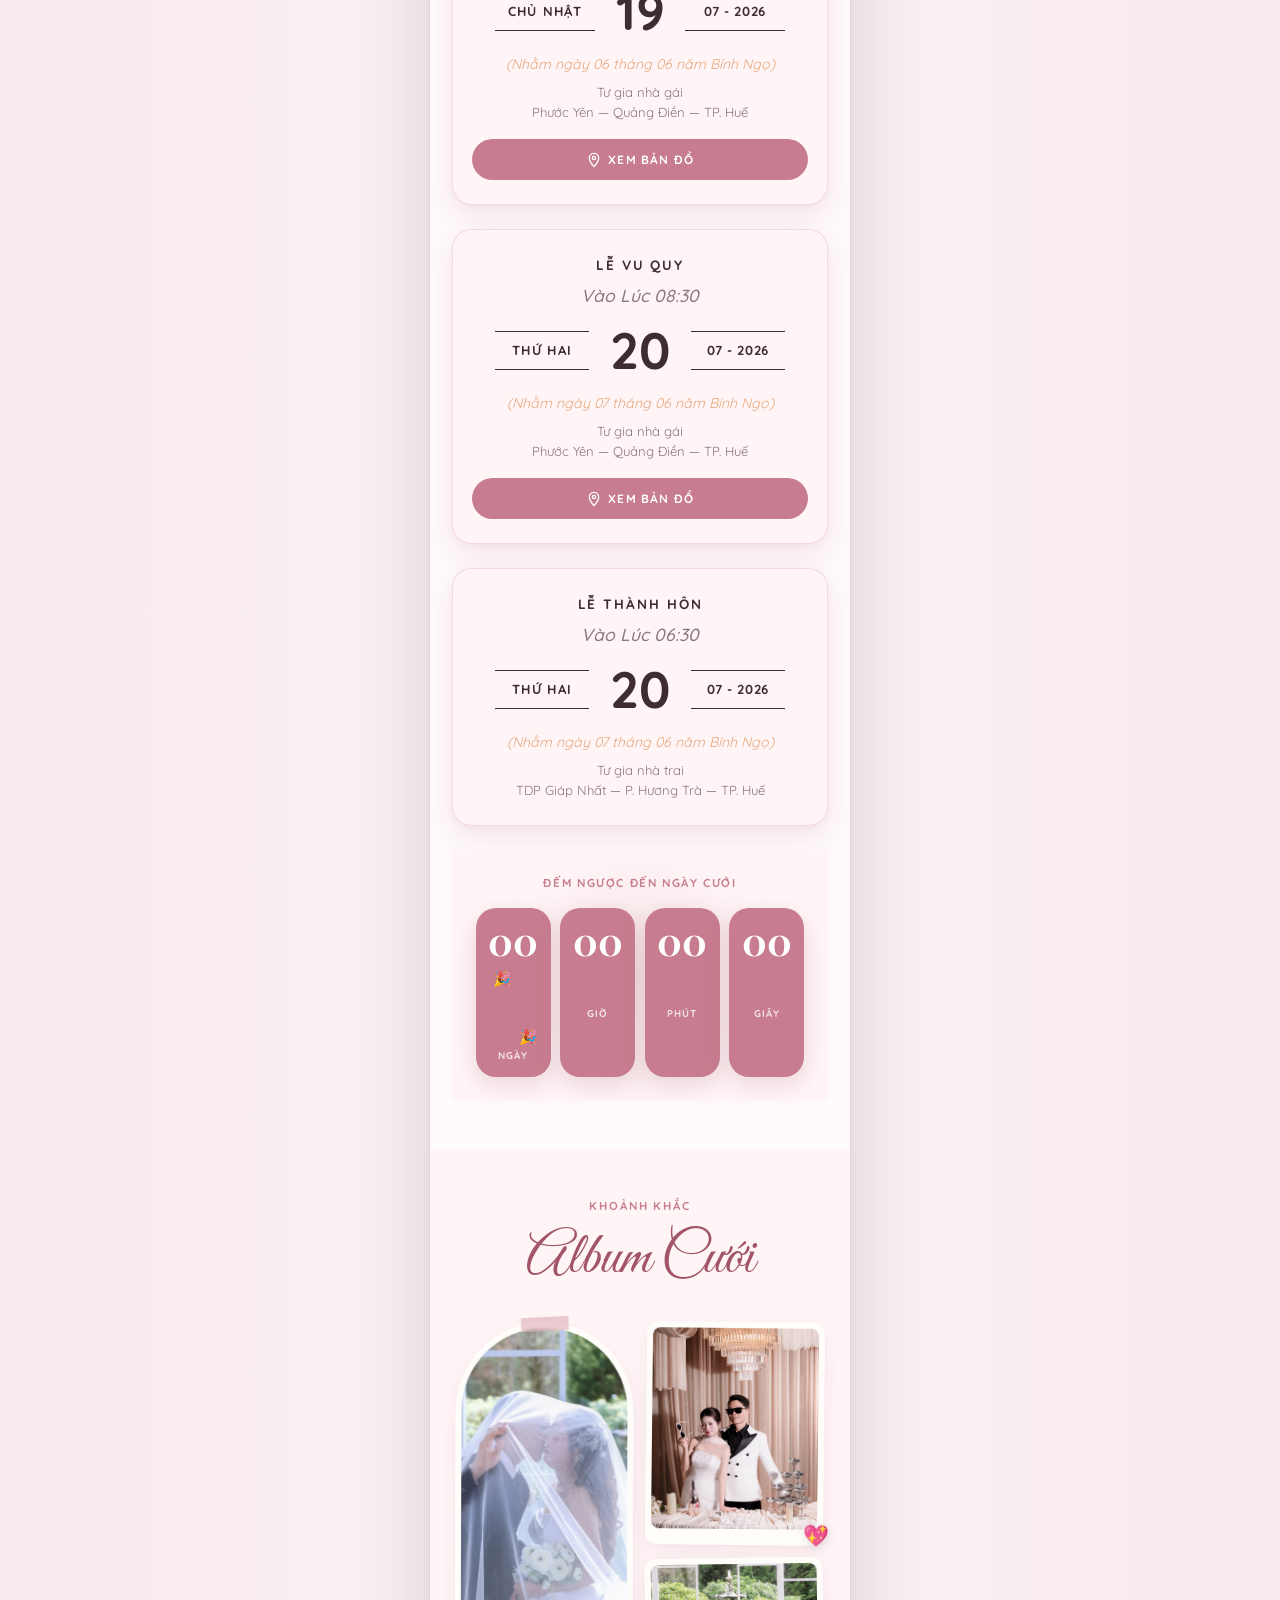
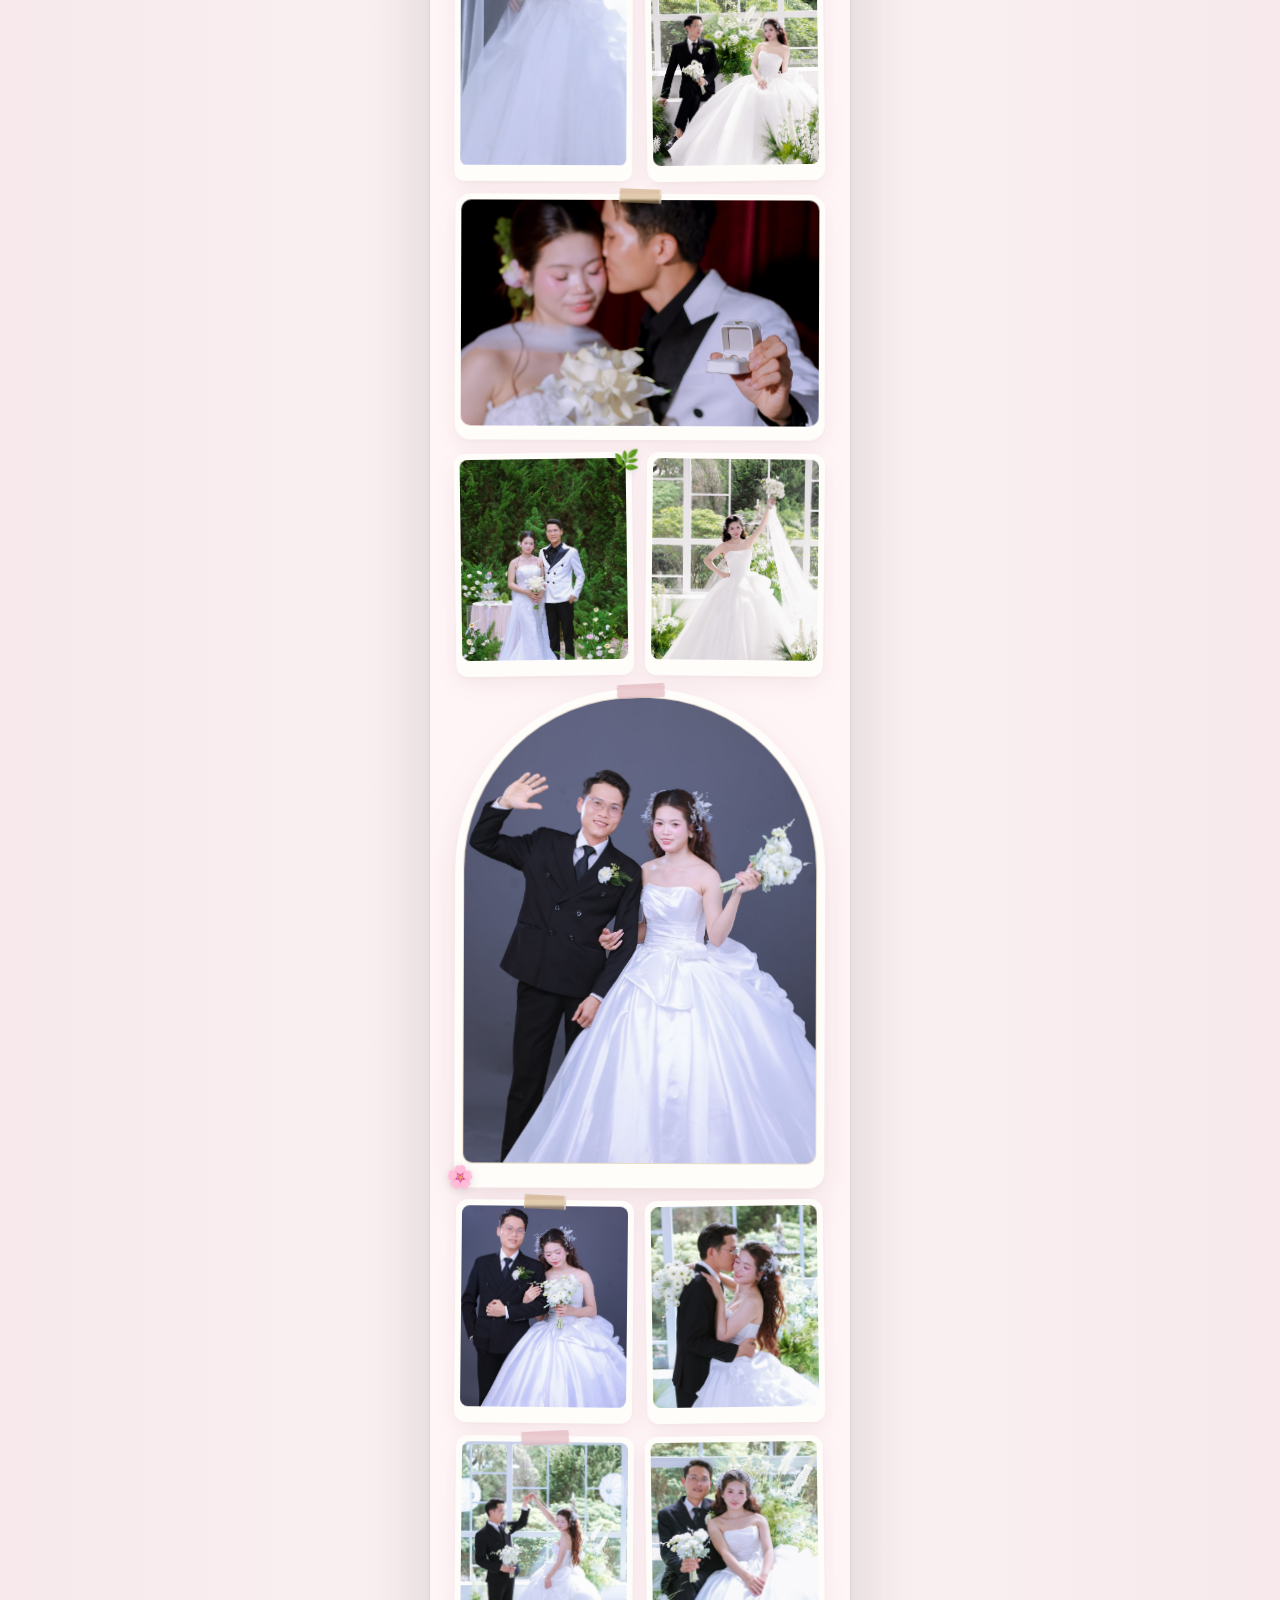
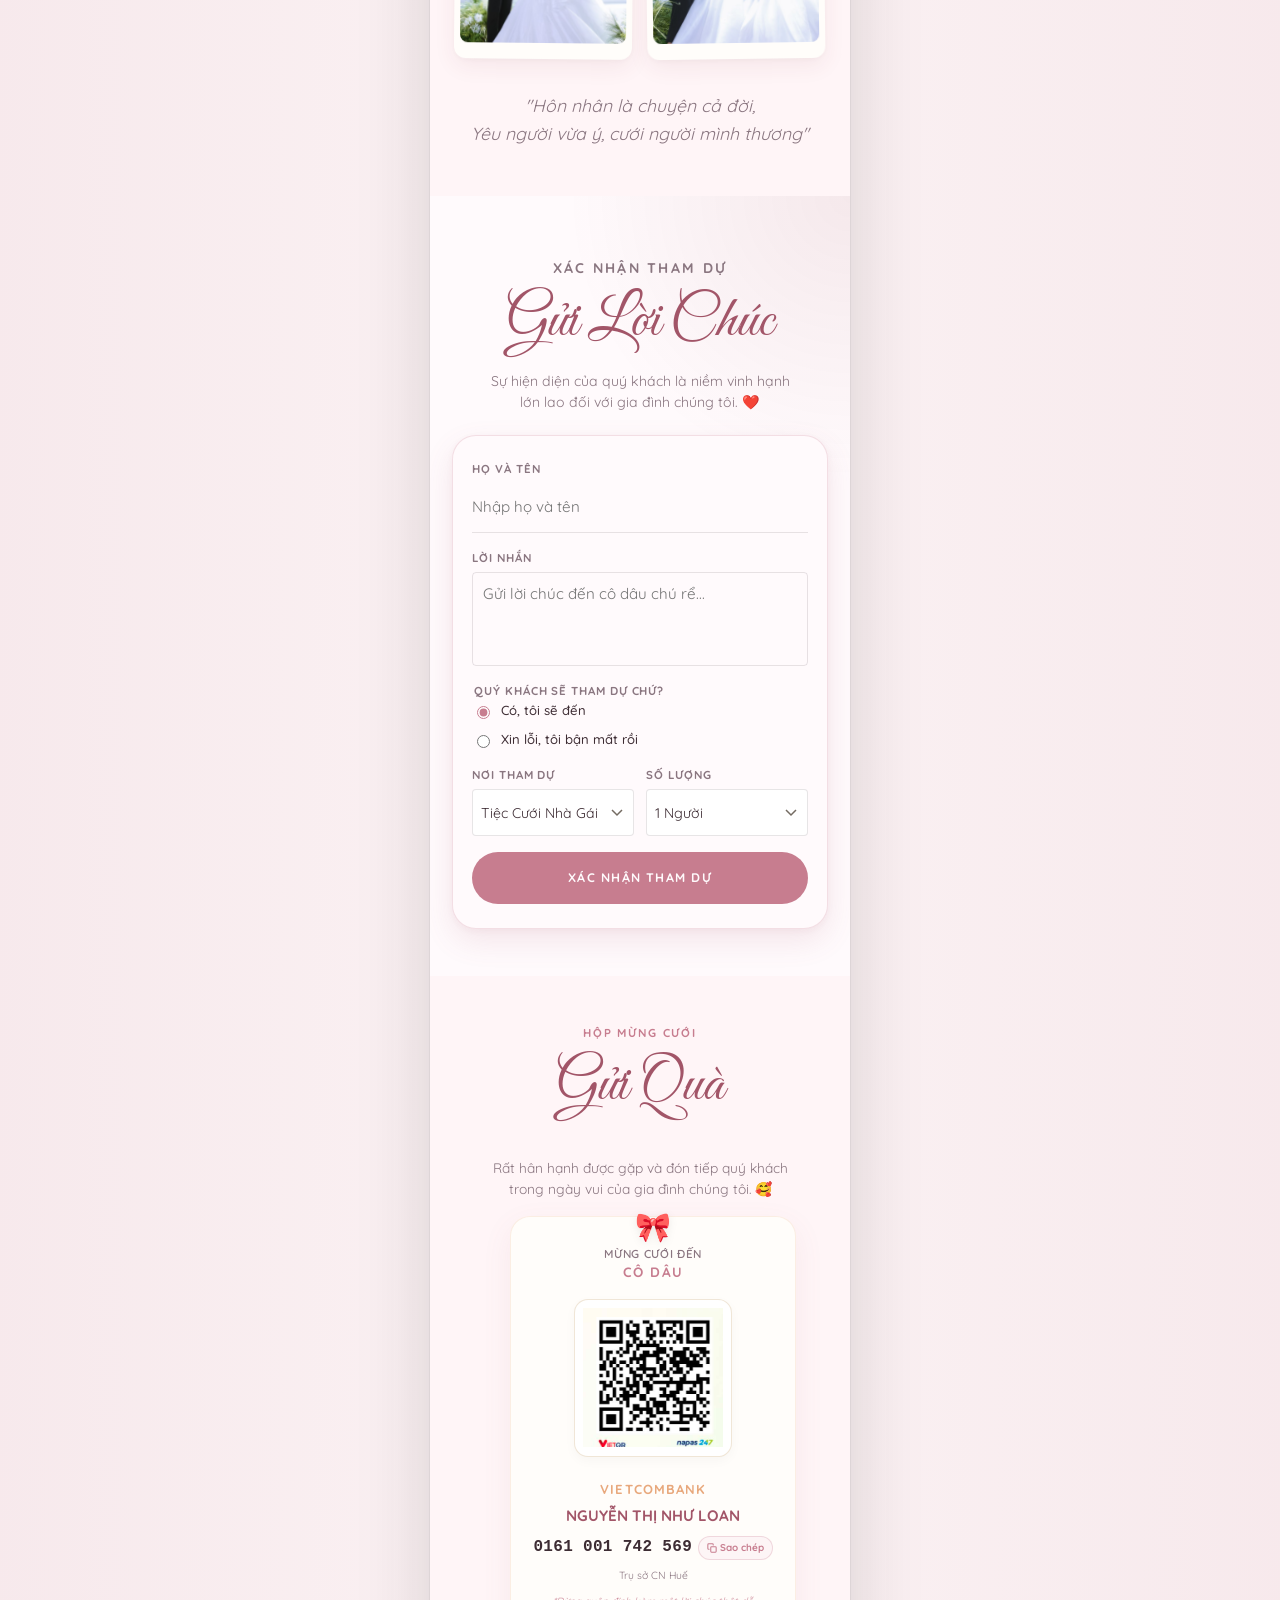
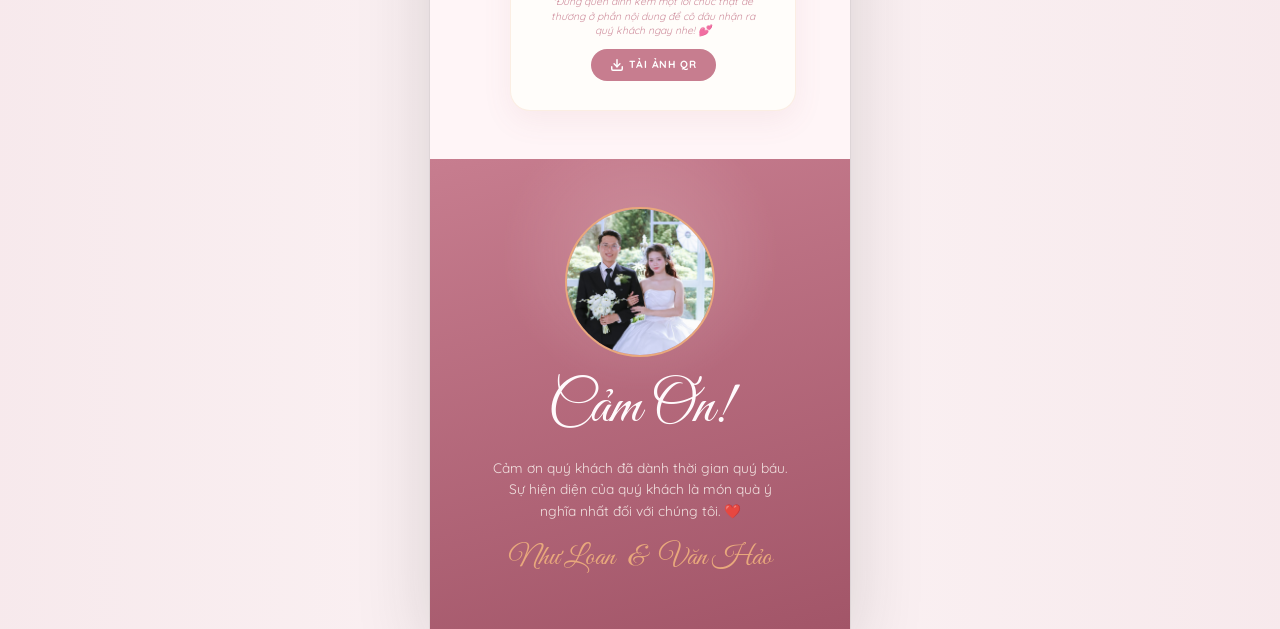
==== commit f8cf92d3: "style: use shortened preview description, add cute emojis to vows, and hide Lễ Thành Hôn map button" ====
--- a/index.html
+++ b/index.html
@@ -5,9 +5,9 @@
   <meta charset="UTF-8">
   <meta name="viewport" content="width=device-width, initial-scale=1.0, maximum-scale=1.0, user-scalable=no">
   <title>Thiệp Mời Cưới Như Loan ❤️ Văn Hảo</title>
-  <meta name="description" content="Trân trọng kính mời quý khách đến chung vui cùng gia đình chúng mình vào ngày 19.07.2026. Sự hiện diện của quý khách là niềm hạnh phúc lớn nhất của chúng mình!">
+  <meta name="description" content="Sự hiện diện của quý khách là niềm hạnh phúc lớn nhất của chúng mình. Trân trọng kính mời! ❤️">
   <meta property="og:title" content="Thiệp Cưới Như Loan & Văn Hảo ❤️">
-  <meta property="og:description" content="Trân trọng kính mời quý khách đến chung vui cùng gia đình chúng mình vào ngày 19.07.2026. Sự hiện diện của quý khách là niềm hạnh phúc lớn nhất của chúng mình!">
+  <meta property="og:description" content="Sự hiện diện của quý khách là niềm hạnh phúc lớn nhất của chúng mình. Trân trọng kính mời! ❤️">
   <meta property="og:image" content="https://wedding-nhuloan-vanhao.io.vn/pic/preview.jpg">
   <meta property="og:url" content="https://wedding-nhuloan-vanhao.io.vn/">
   <meta property="og:type" content="website">
@@ -135,7 +135,7 @@
         <div>
           <span>Cô Dâu</span>
           <strong>Như Loan</strong>
-          <p>Gặp được anh là điều tuyệt vời nhất trong cuộc đời em. Từ hôm nay, em nguyện cùng anh viết tiếp câu chuyện hạnh phúc, cùng nhau đi qua mọi thăng trầm.</p>
+          <p>Gặp được anh là điều tuyệt vời nhất trong cuộc đời em. Từ hôm nay, em nguyện cùng anh viết tiếp câu chuyện hạnh phúc, cùng nhau đi qua mọi thăng trầm. 💕</p>
         </div>
       </div>
 
@@ -144,7 +144,7 @@
         <div>
           <span>Chú Rể</span>
           <strong>Văn Hảo</strong>
-          <p>Anh không hứa sẽ mang lại cho em một bầu trời đầy sao, nhưng anh hứa sẽ luôn là chỗ dựa vững chãi nhất cho em trước mọi giông bão cuộc đời.</p>
+          <p>Anh không hứa sẽ mang lại cho em một bầu trời đầy sao, nhưng anh hứa sẽ luôn là chỗ dựa vững chãi nhất cho em trước mọi giông bão cuộc đời. ✨</p>
         </div>
       </div>
     </section>
@@ -267,10 +267,12 @@
           </div>
           <p class="event-lunar">(Nhằm ngày 07 tháng 06 năm Bính Ngọ)</p>
           <p class="event-address">Tư gia nhà trai<br>TDP Giáp Nhất — P. Hương Trà — TP. Huế</p>
+          <!--
           <a href="https://maps.app.goo.gl/FdDjvgPwzgo6xtrNA" target="_blank" rel="noopener" class="map-button">
             <svg width="16" height="16" viewBox="0 0 24 24" fill="none" stroke="currentColor" stroke-width="2"><path d="M12 2C8.13 2 5 5.13 5 9c0 5.25 7 13 7 13s7-7.75 7-13c0-3.87-3.13-7-7-7z"/><circle cx="12" cy="9" r="2.5"/></svg>
             Xem bản đồ
           </a>
+          -->
         </div>
       </div>
 
@@ -360,7 +362,7 @@
       <div class="rsvp-copy reveal-up">
         <p class="small-title">Xác nhận tham dự</p>
         <h2 class="section-script">Gửi Lời Chúc</h2>
-        <p>Sự hiện diện của quý khách là niềm vinh hạnh lớn lao đối với gia đình chúng tôi.</p>
+        <p>Sự hiện diện của quý khách là niềm vinh hạnh lớn lao đối với gia đình chúng tôi. ❤️</p>
       </div>
 
       <form class="rsvp-form reveal-up" id="rsvpForm">
@@ -444,7 +446,7 @@
         <h2 class="section-script">Gửi Quà</h2>
       </div>
 
-      <p class="gift-note reveal-fade">Rất hân hạnh được gặp và đón tiếp quý khách trong ngày vui của gia đình chúng tôi.</p>
+      <p class="gift-note reveal-fade">Rất hân hạnh được gặp và đón tiếp quý khách trong ngày vui của gia đình chúng tôi. 🥰</p>
 
       <div class="gift-cards gift-cards-single reveal-up">
         <div class="gift-card premium-gift-card">
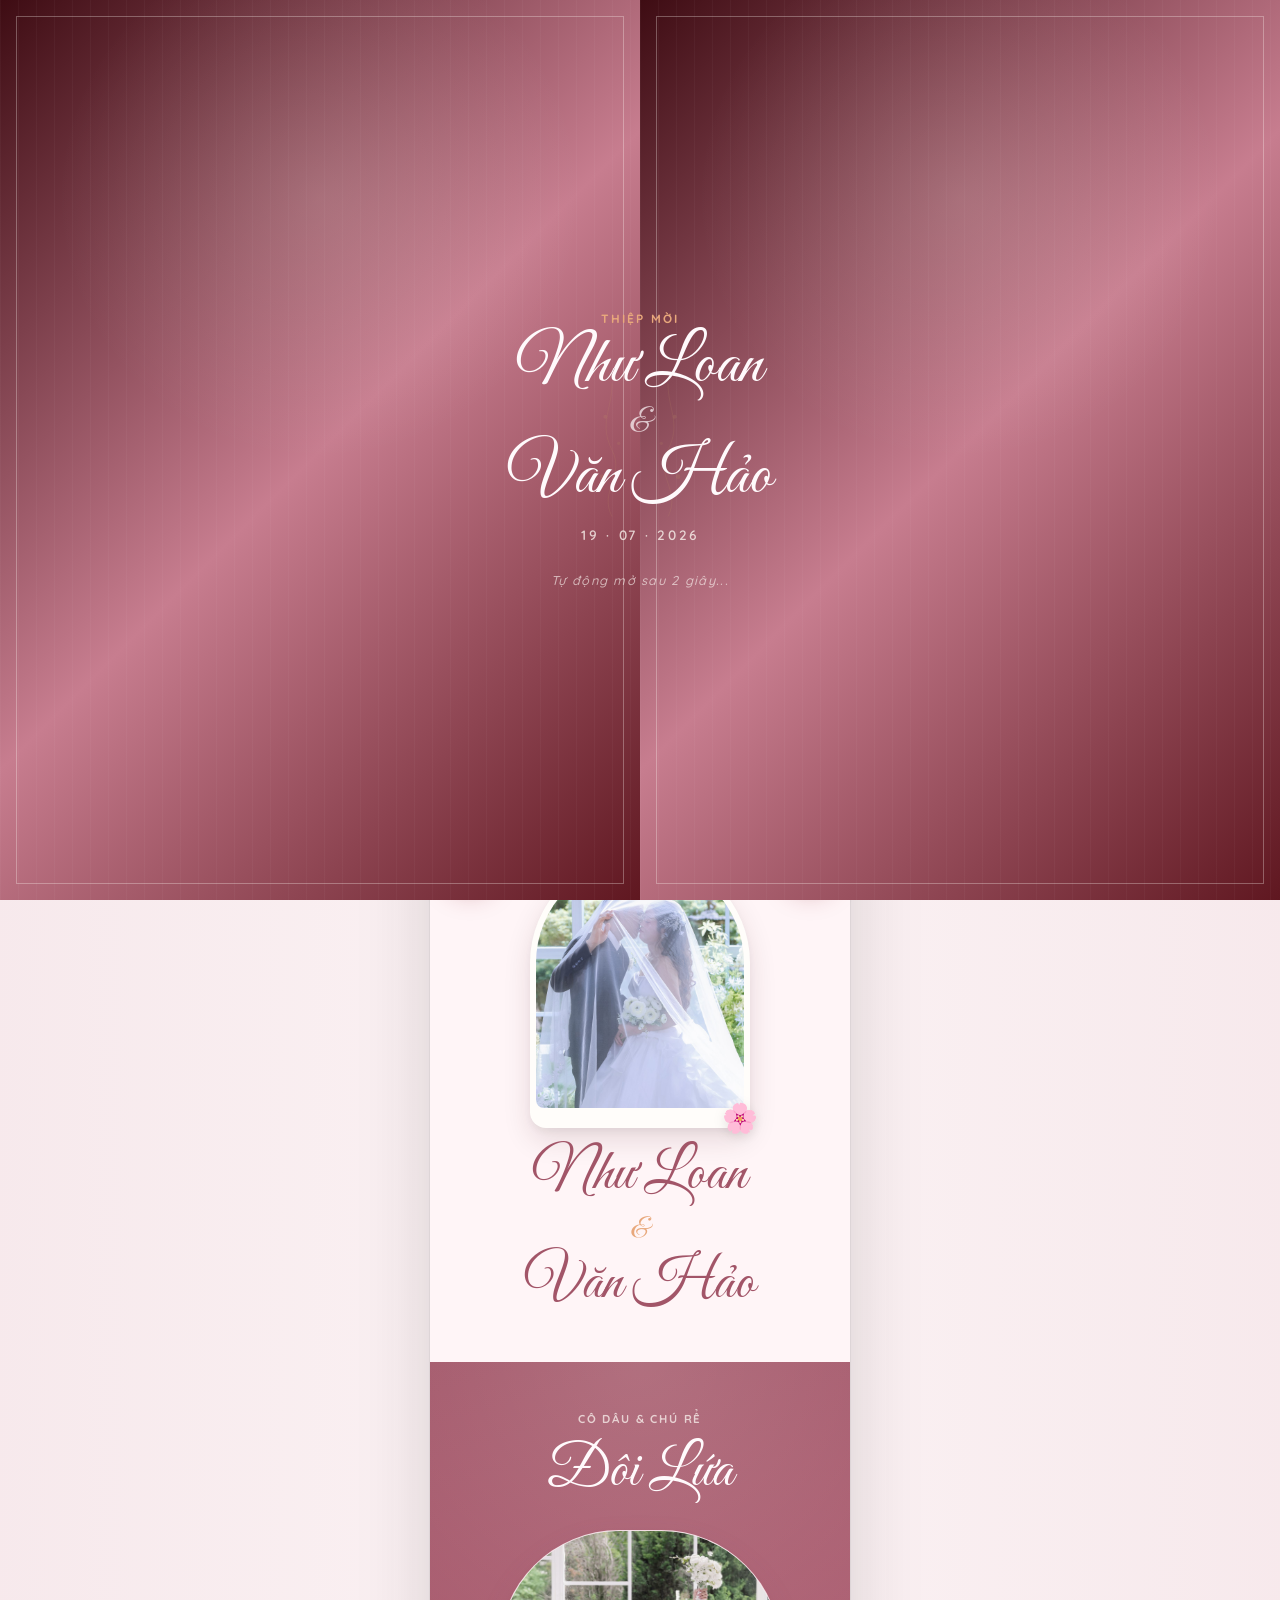
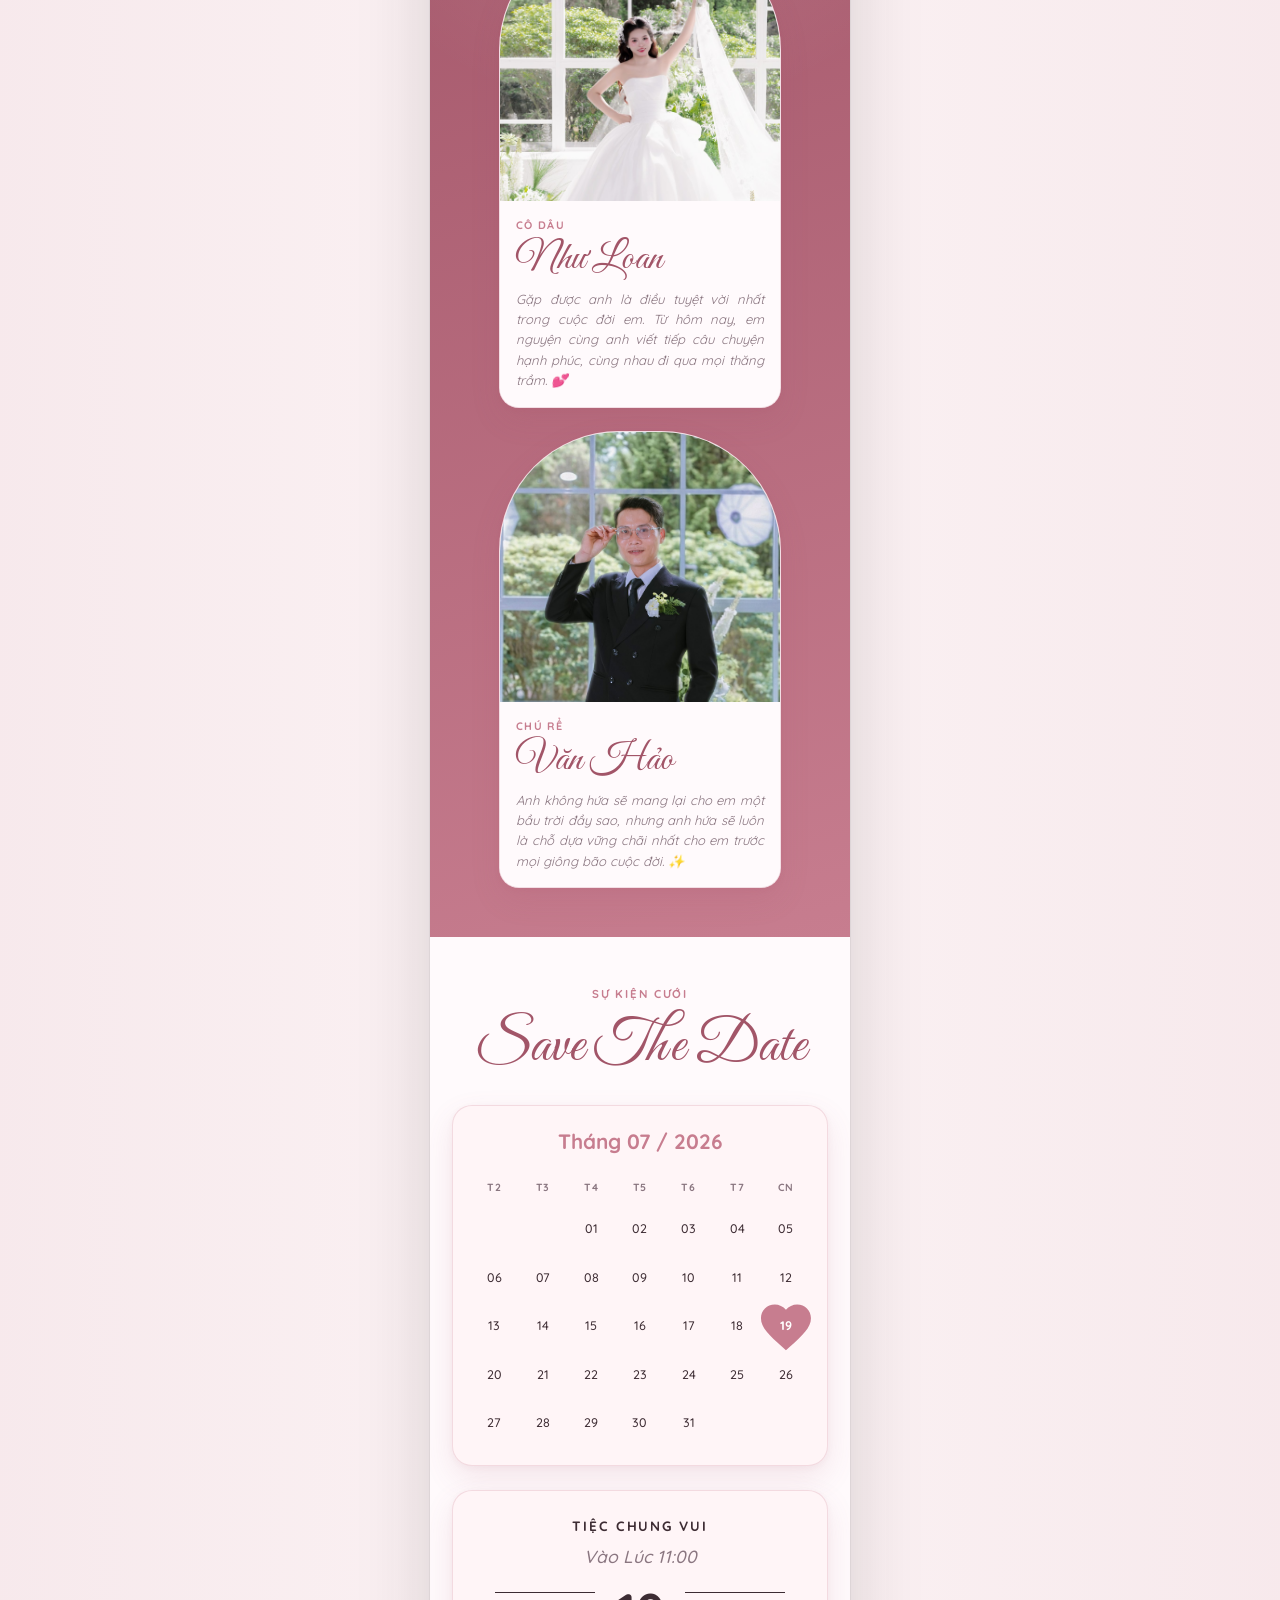
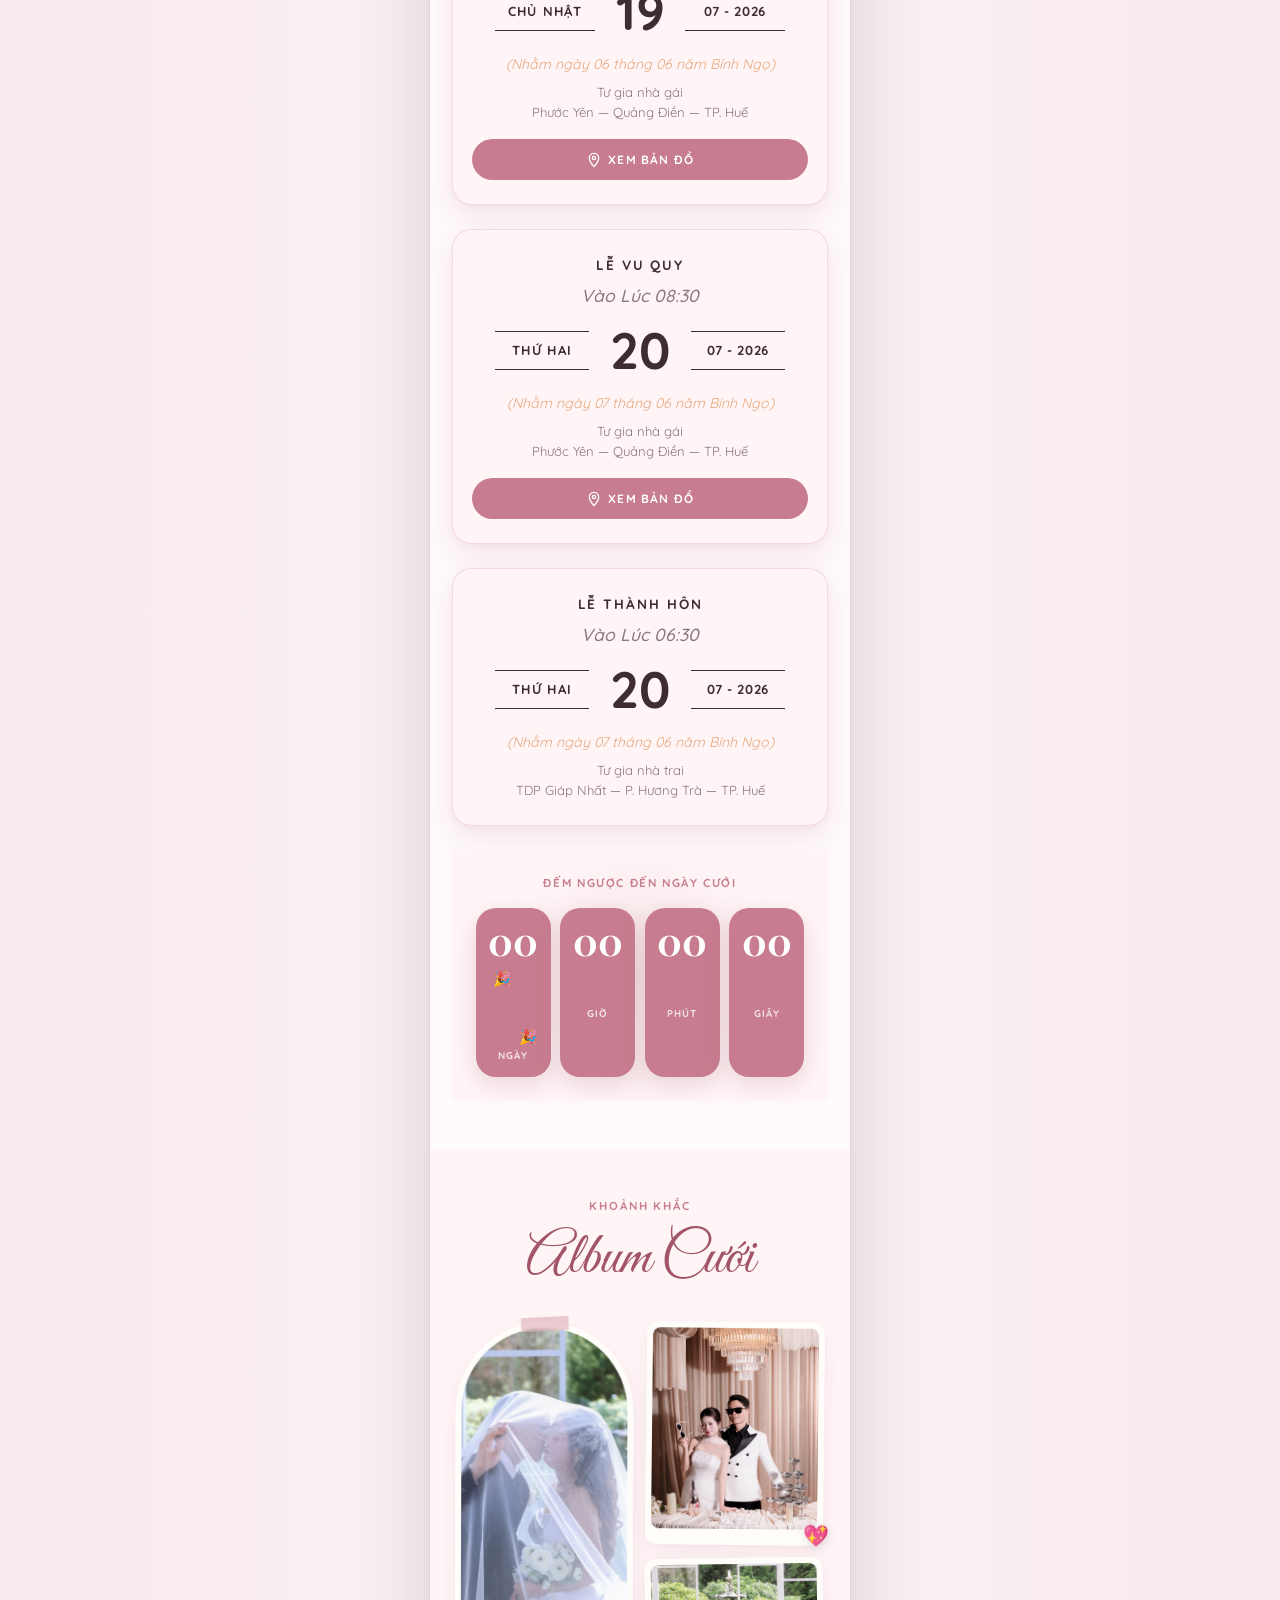
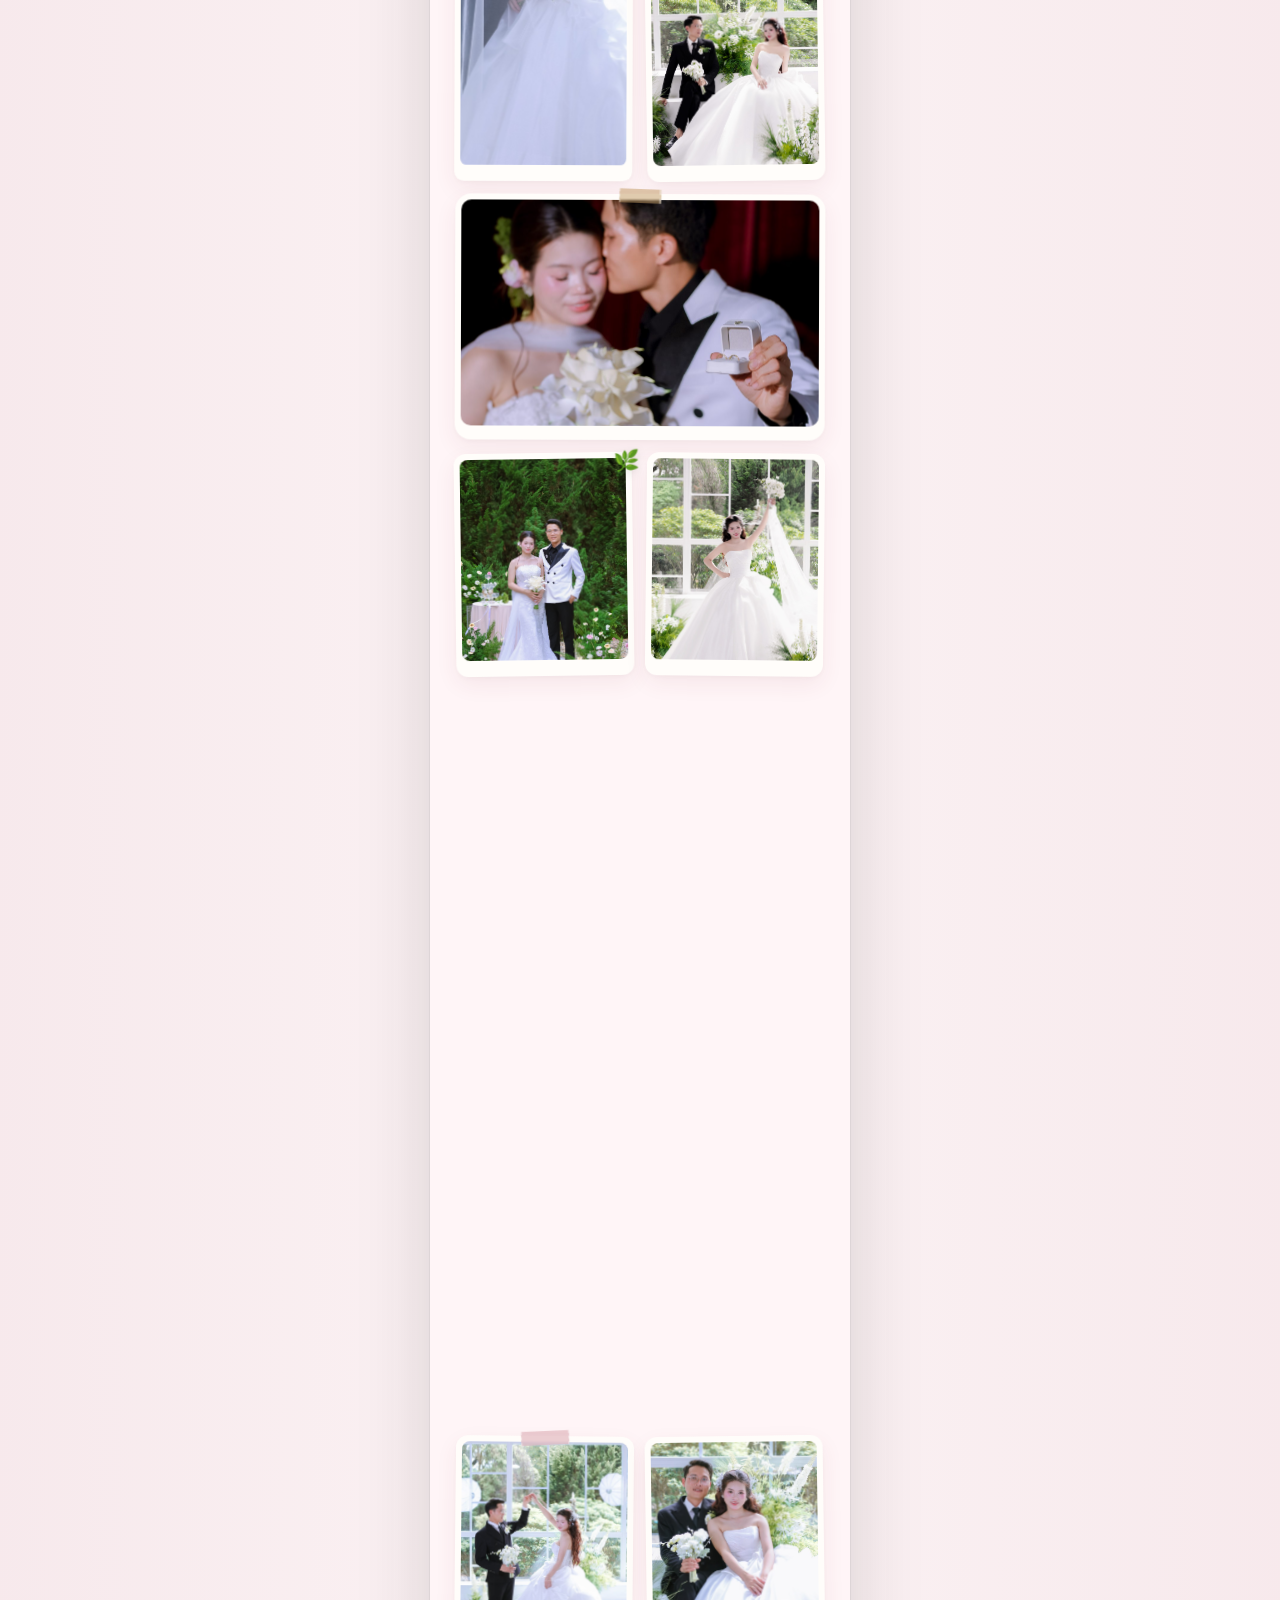
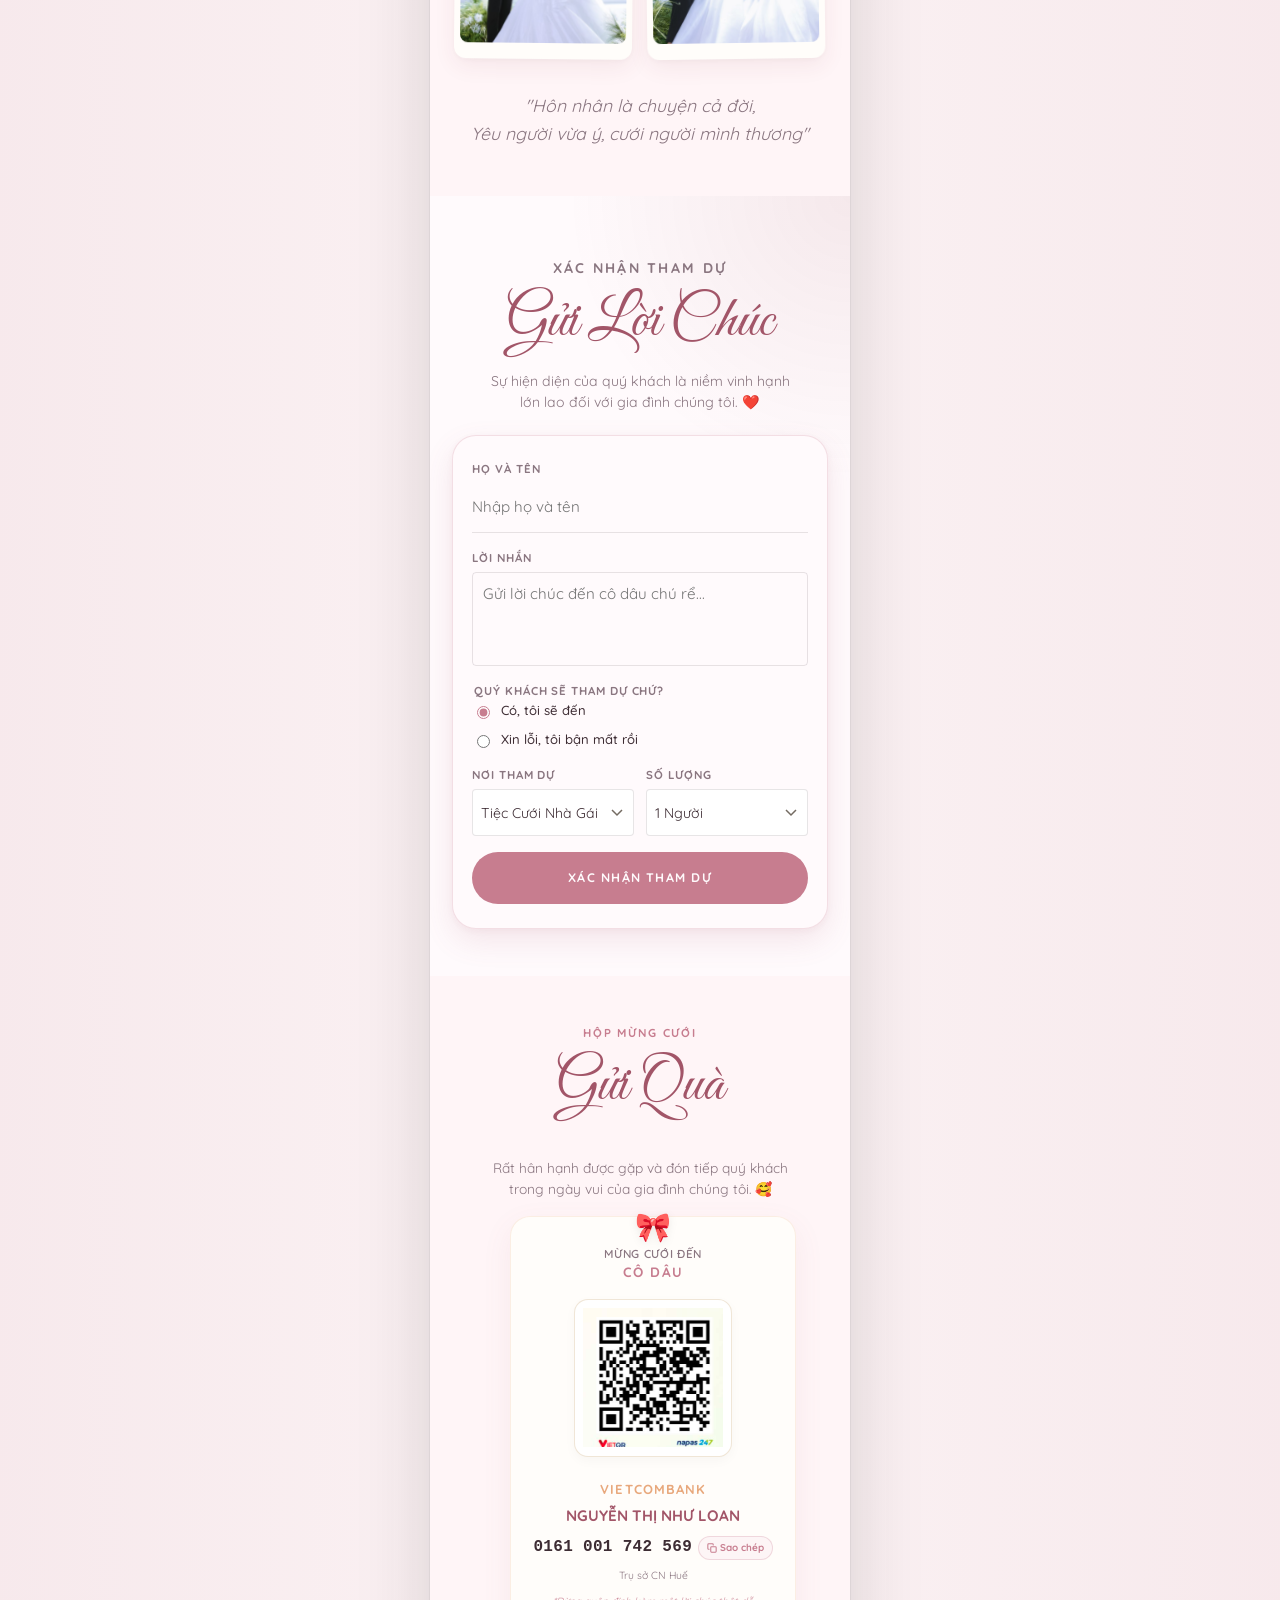
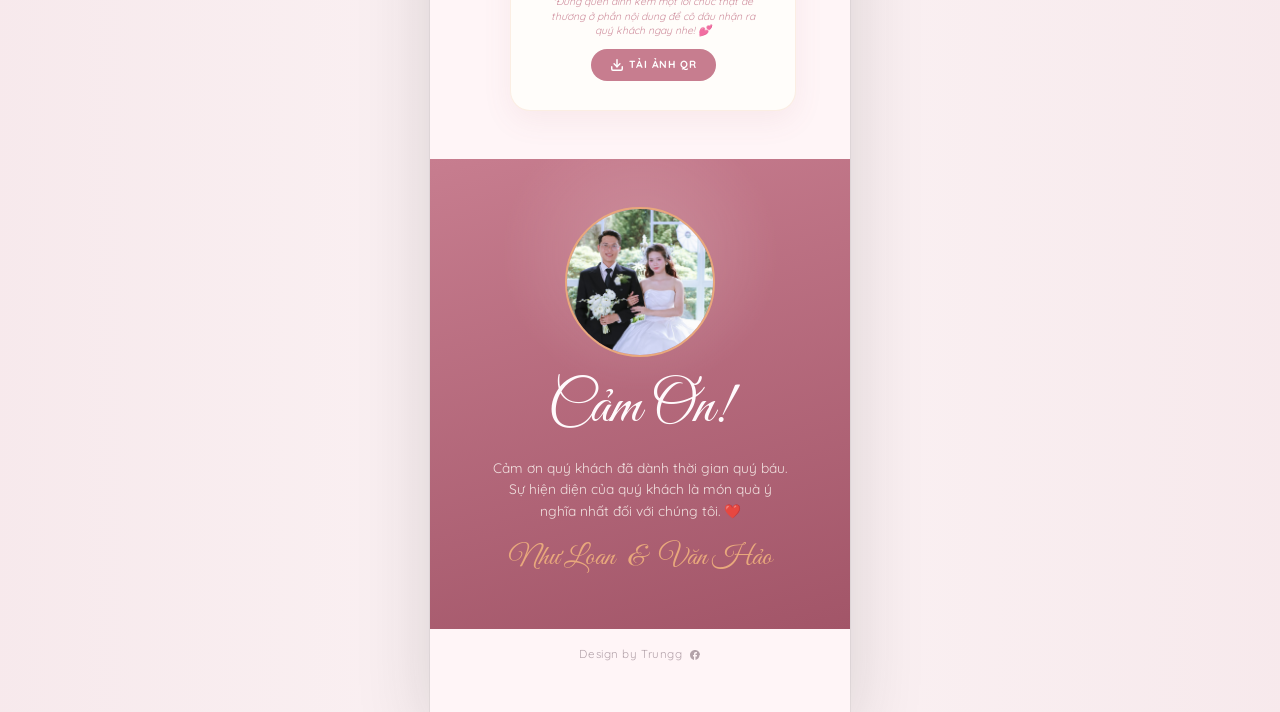
==== commit 92eaa70b: "feat: add elegant designer footer credit link to Facebook profile" ====
--- a/index.html
+++ b/index.html
@@ -494,6 +494,16 @@
       <p class="thank-couple reveal-fade">Như Loan <span class="thank-amp">&</span> Văn Hảo</p>
     </section>
 
+    <!-- Footer Credit -->
+    <div class="footer-credit reveal-fade">
+      <a href="https://www.facebook.com/trungvitxiem1104" target="_blank" rel="noopener" class="designer-link">
+        Design by Trungg
+        <svg class="fb-icon" width="12" height="12" viewBox="0 0 24 24" fill="currentColor">
+          <path d="M22 12c0-5.52-4.48-10-10-10S2 6.48 2 12c0 4.84 3.44 8.87 8 9.8V15H8v-3h2V9.5C10 7.57 11.57 6 13.5 6H16v3h-2c-.55 0-1 .45-1 1V12h3v3h-3v6.8c4.56-.93 8-4.96 8-9.8z"/>
+        </svg>
+      </a>
+    </div>
+
   </main>
 
   <script src="script.js"></script>
--- a/styles.css
+++ b/styles.css
@@ -2048,3 +2048,31 @@
   }
 }
 
+/* Footer Credit */
+.footer-credit {
+  text-align: center;
+  padding: 1rem 0 3rem;
+  font-family: Quicksand, Quicksand, sans-serif;
+  font-size: 0.72rem;
+  letter-spacing: 0.05em;
+}
+
+.designer-link {
+  display: inline-flex;
+  align-items: center;
+  gap: 6px;
+  color: var(--muted);
+  text-decoration: none;
+  opacity: 0.65;
+  transition: opacity 0.2s var(--ease), color 0.2s var(--ease);
+}
+
+.designer-link:hover {
+  opacity: 0.95;
+  color: var(--wine-dark);
+}
+
+.fb-icon {
+  margin-top: 1px;
+}
+
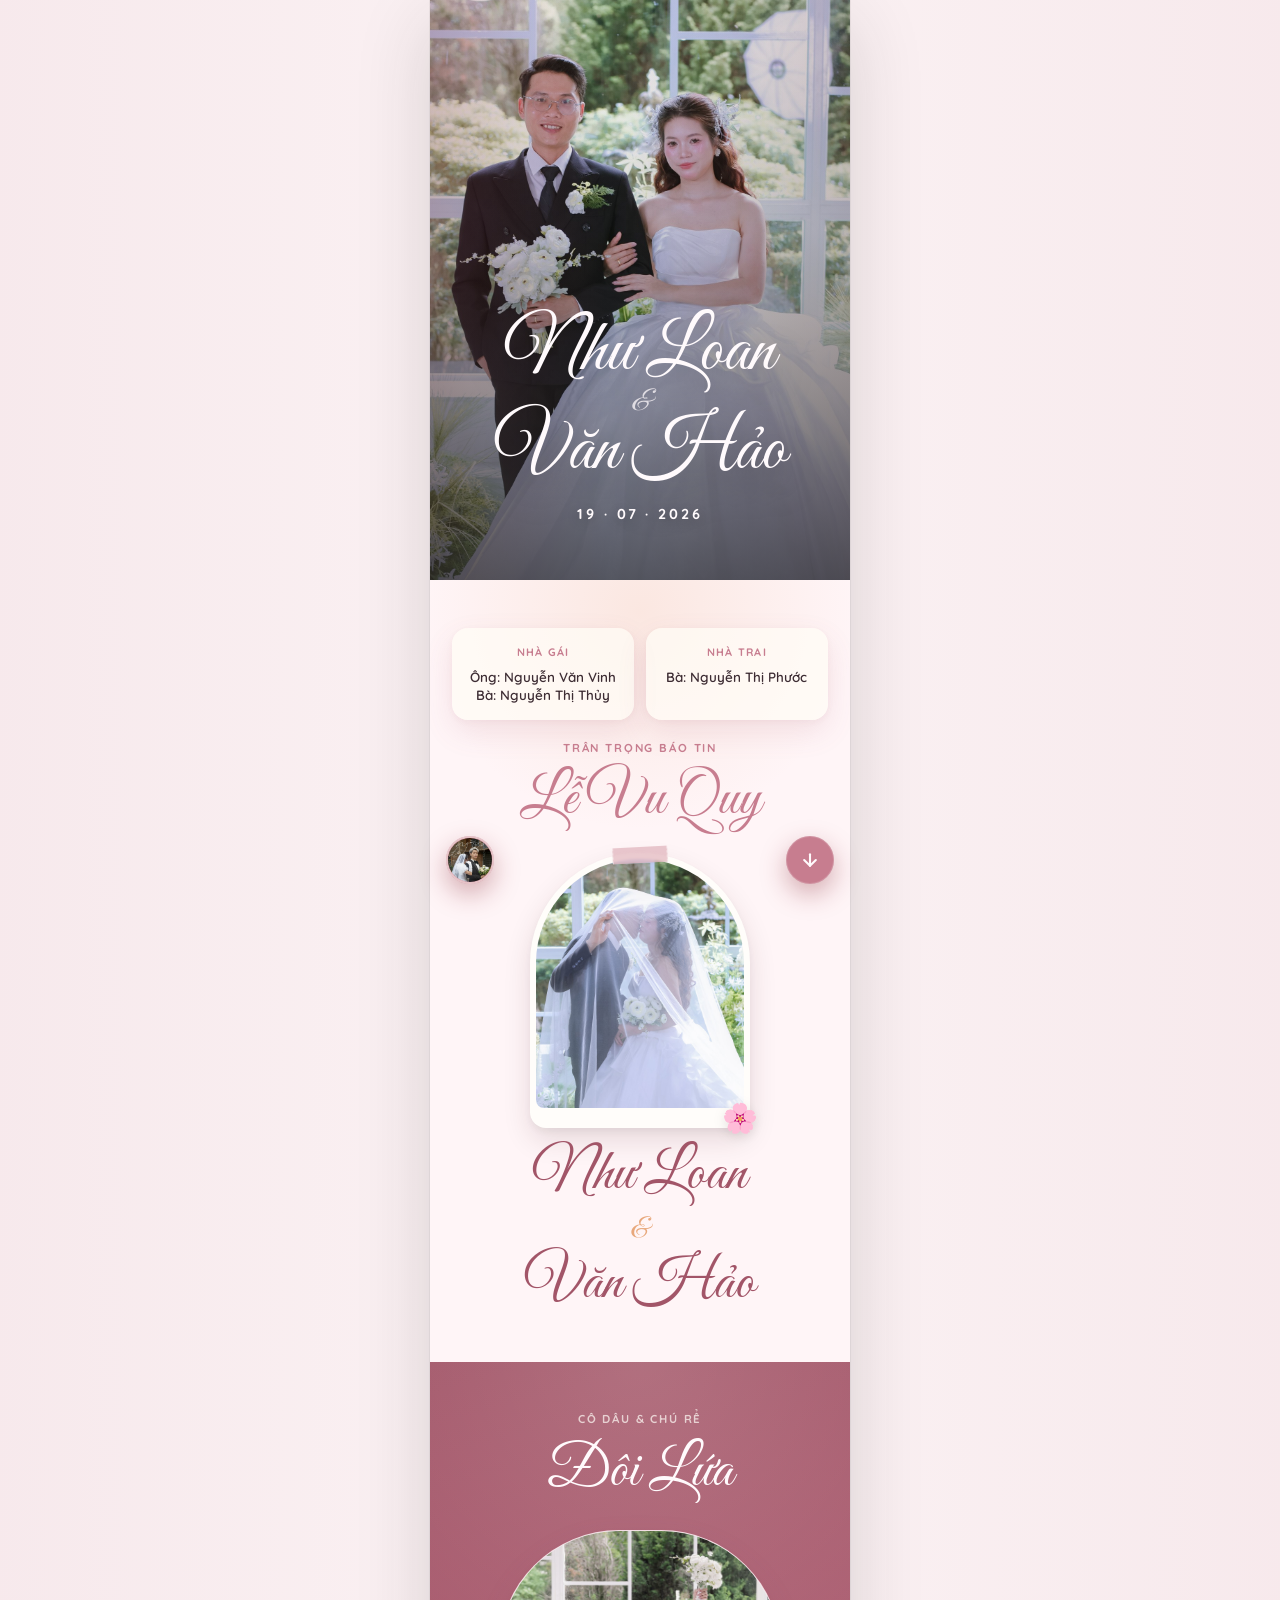
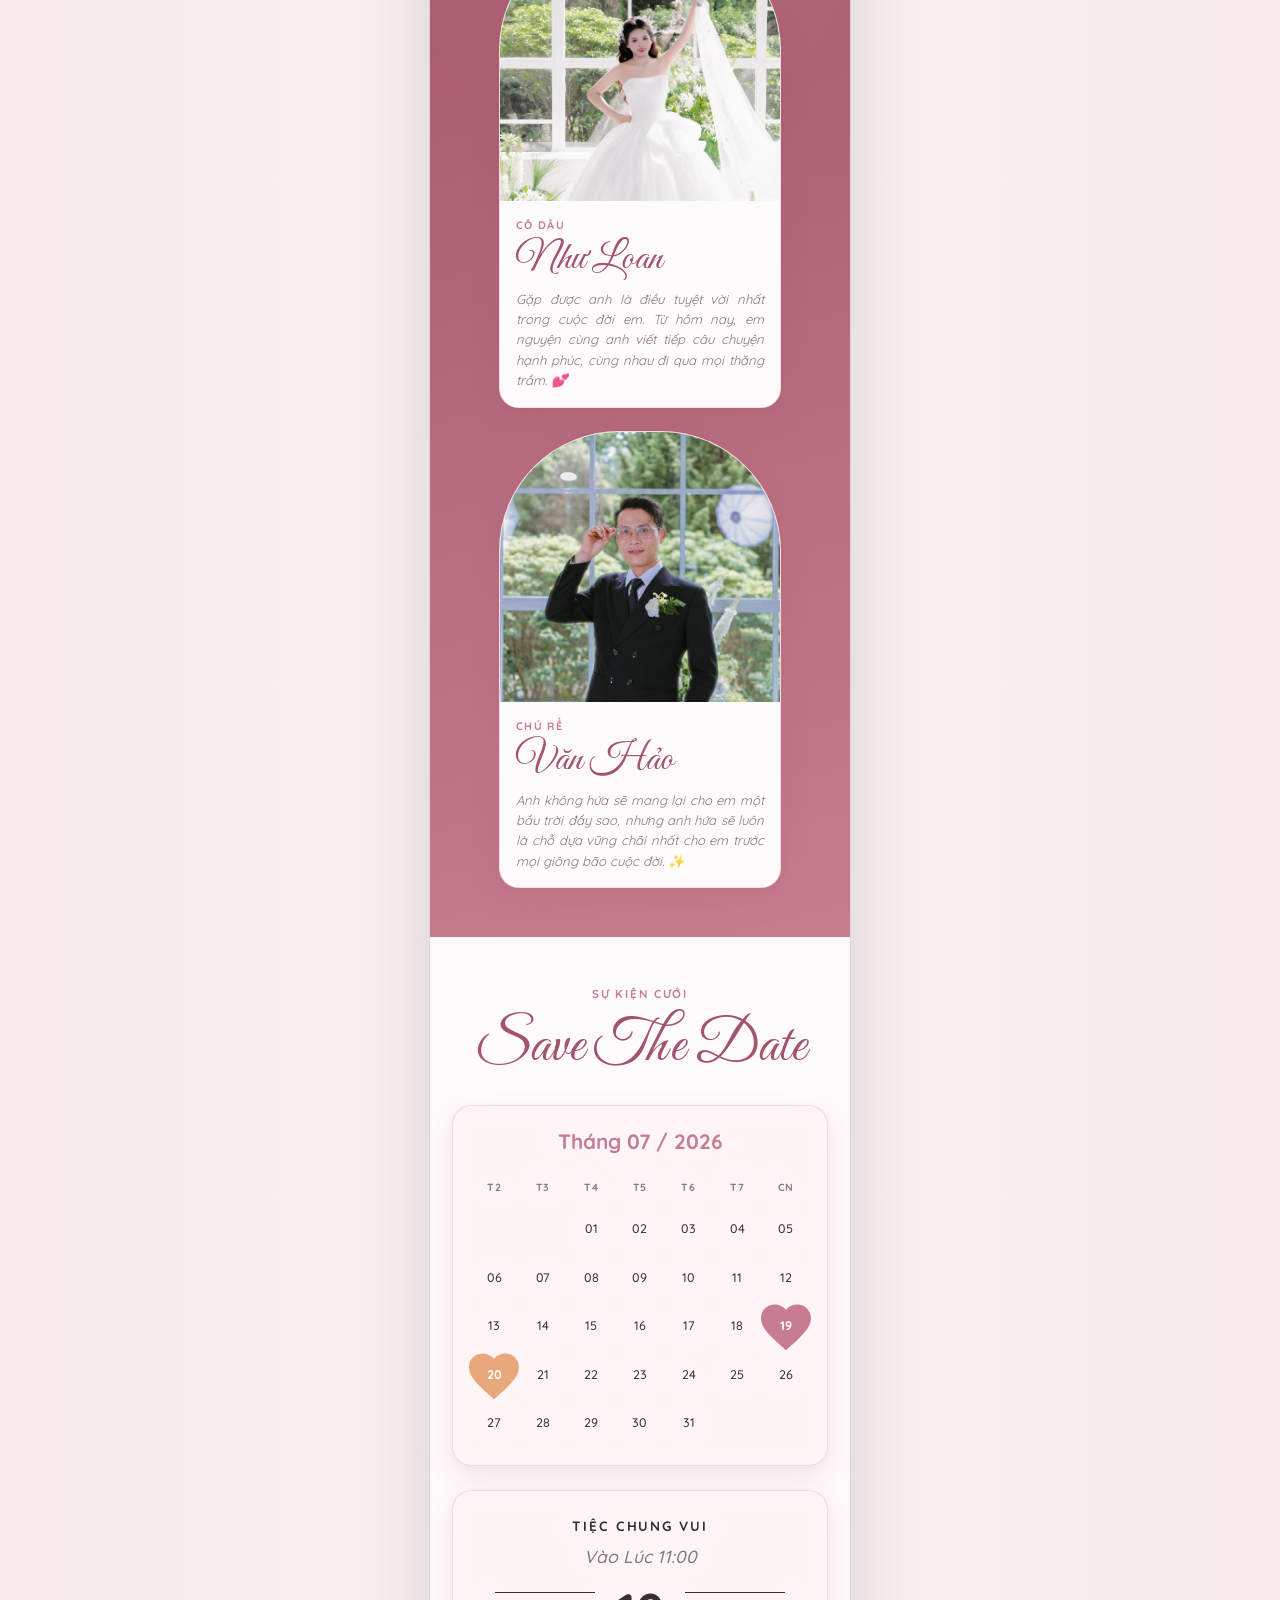
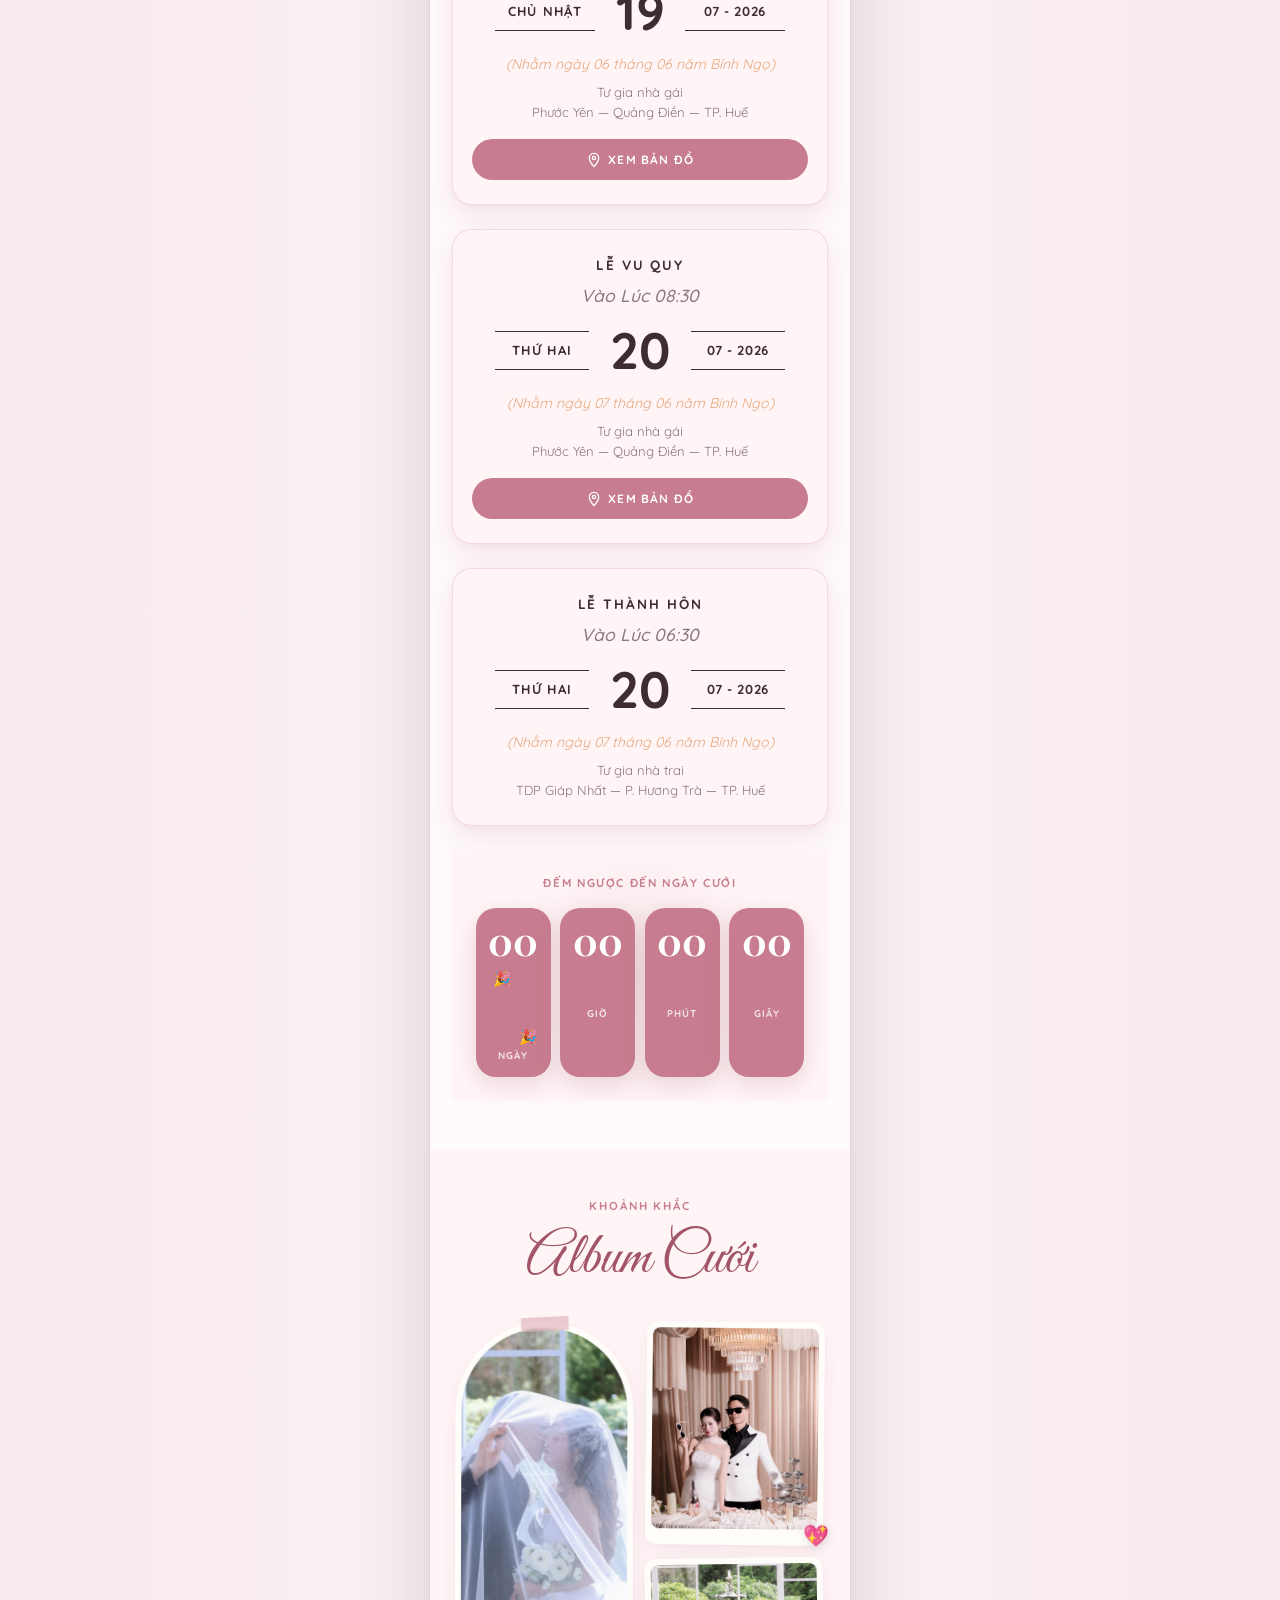
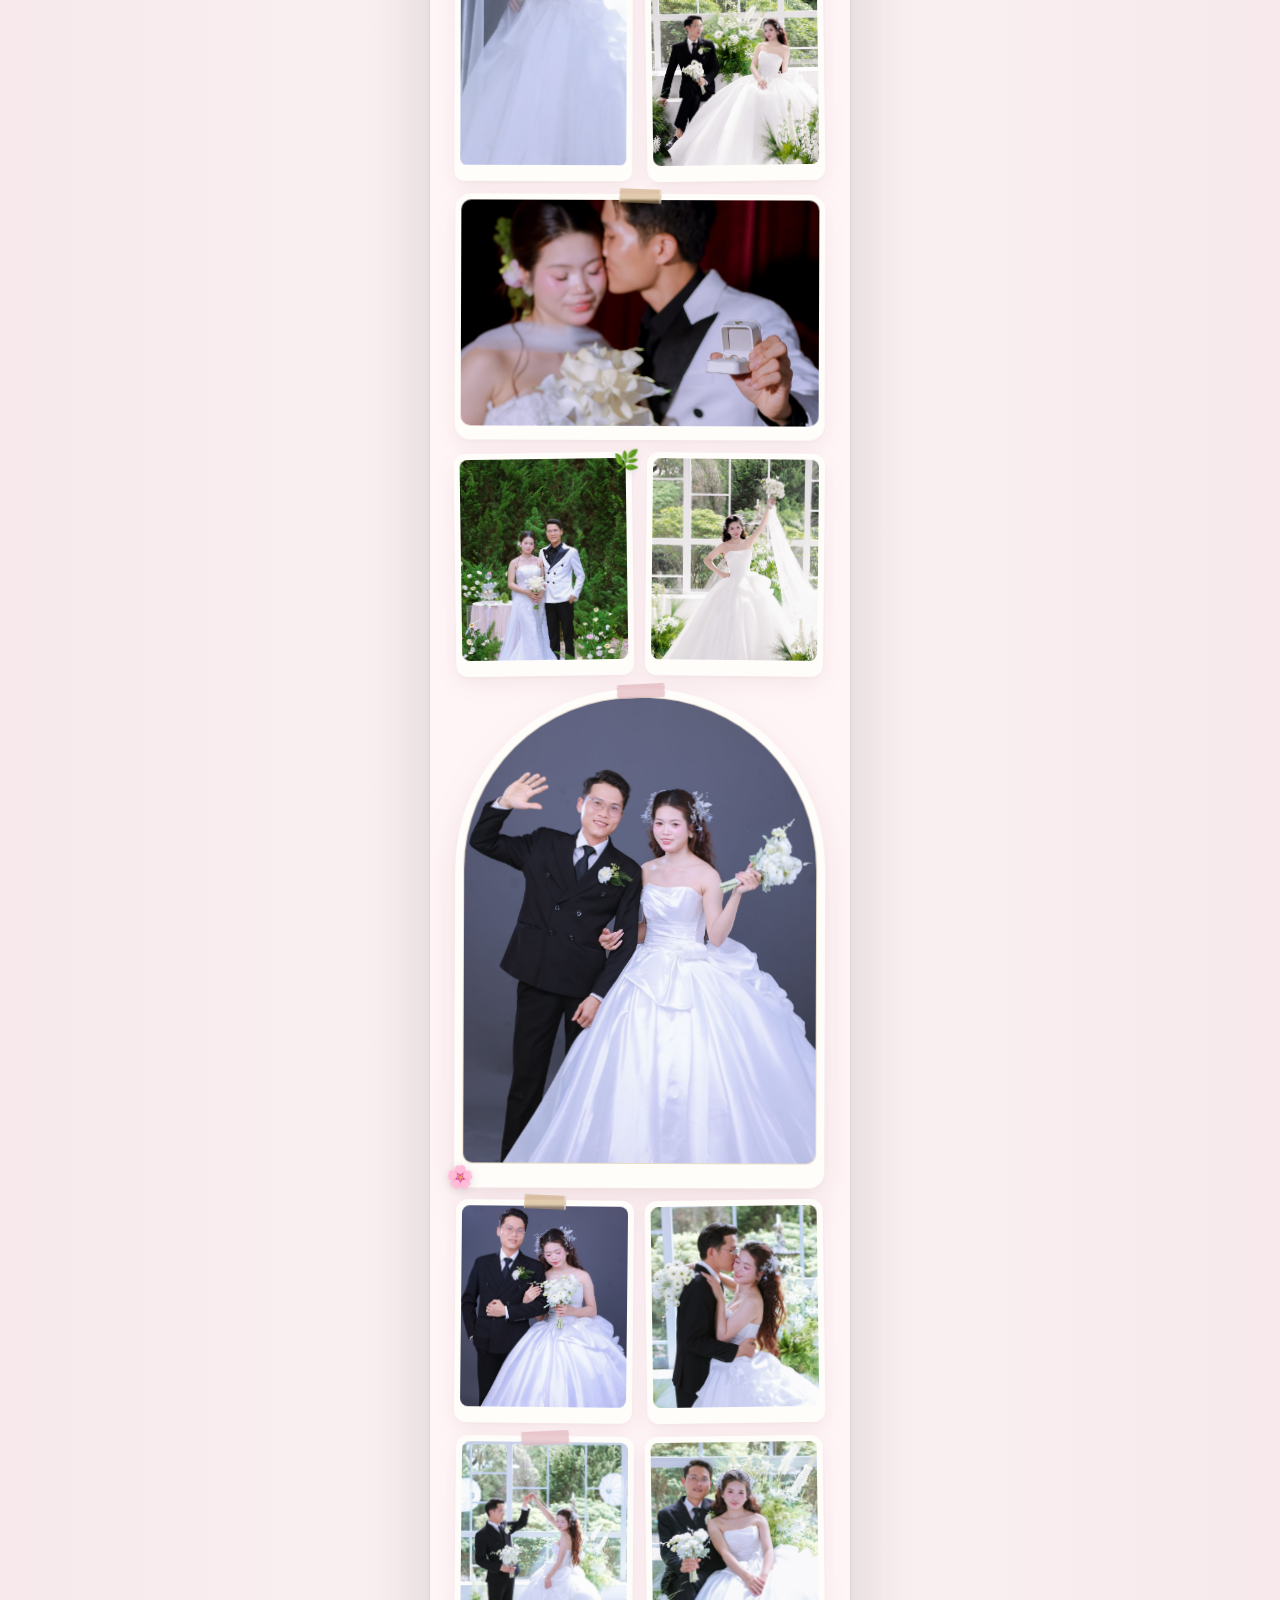
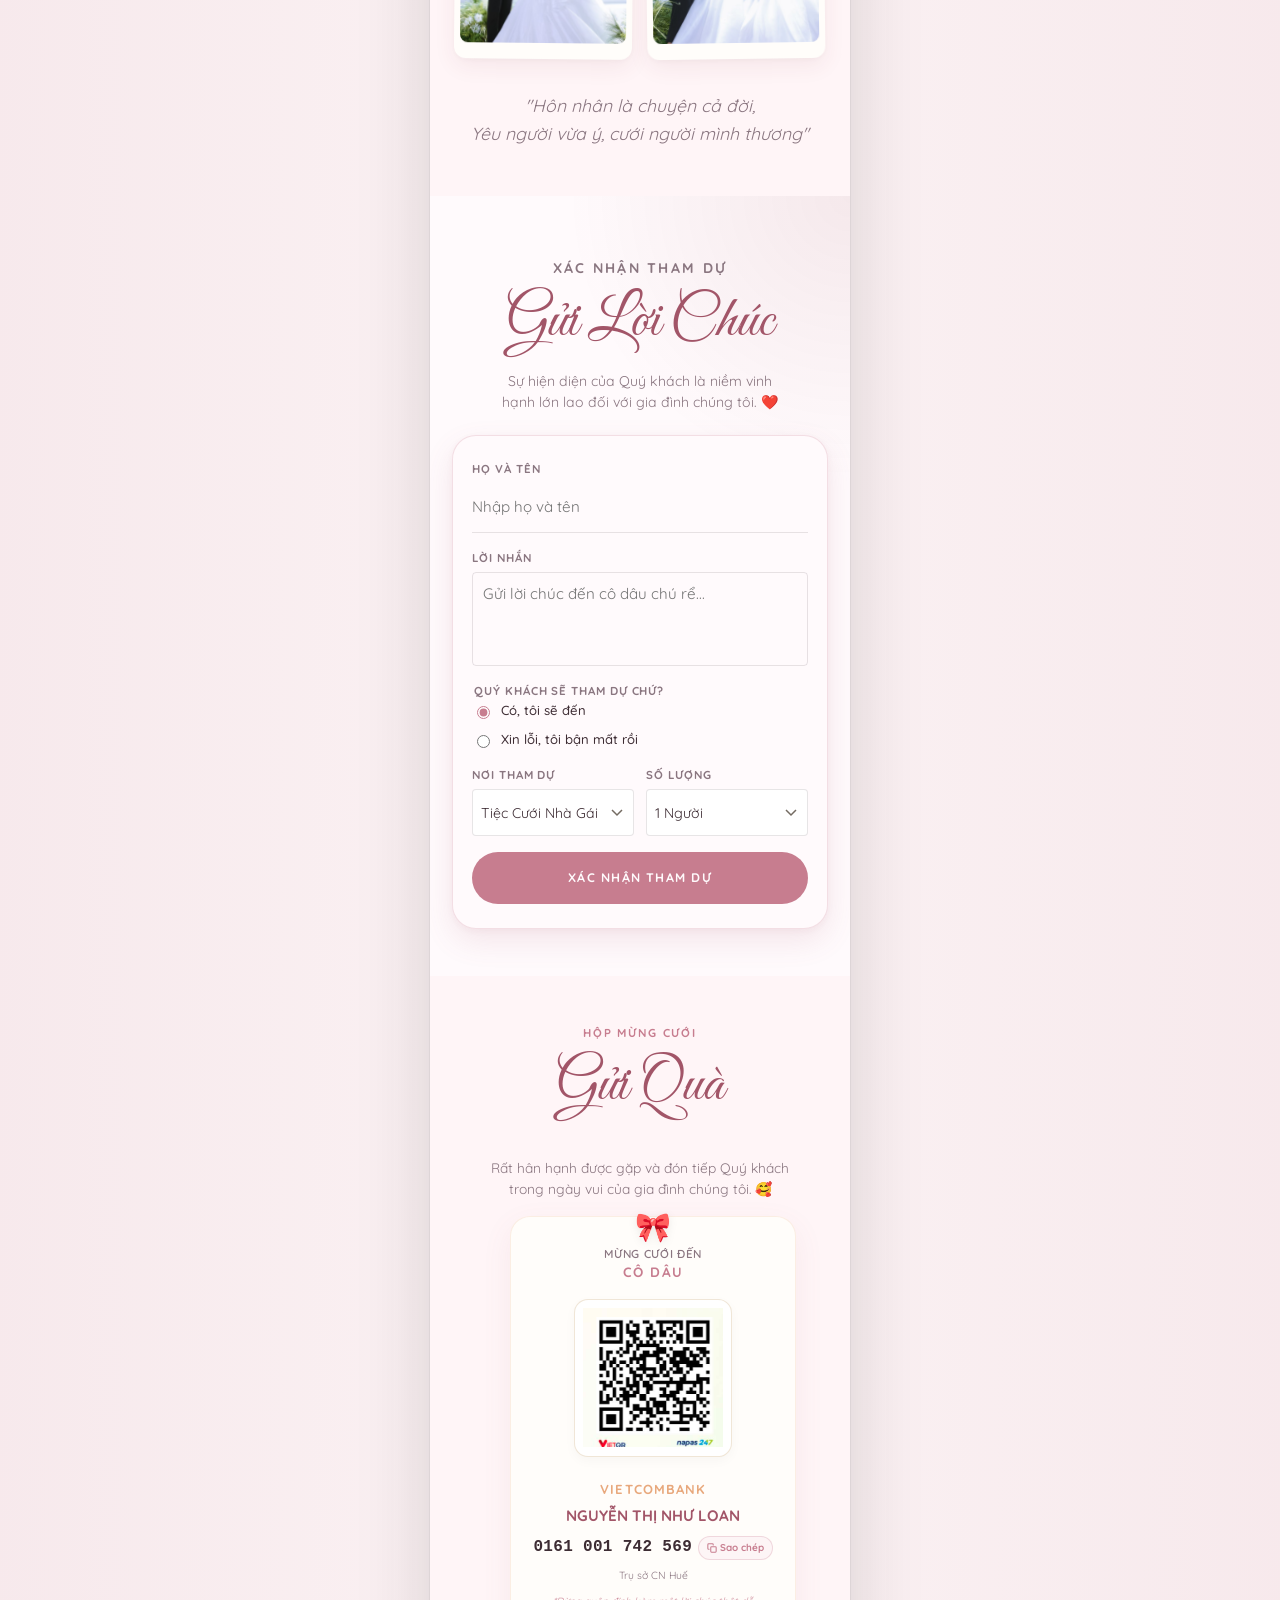
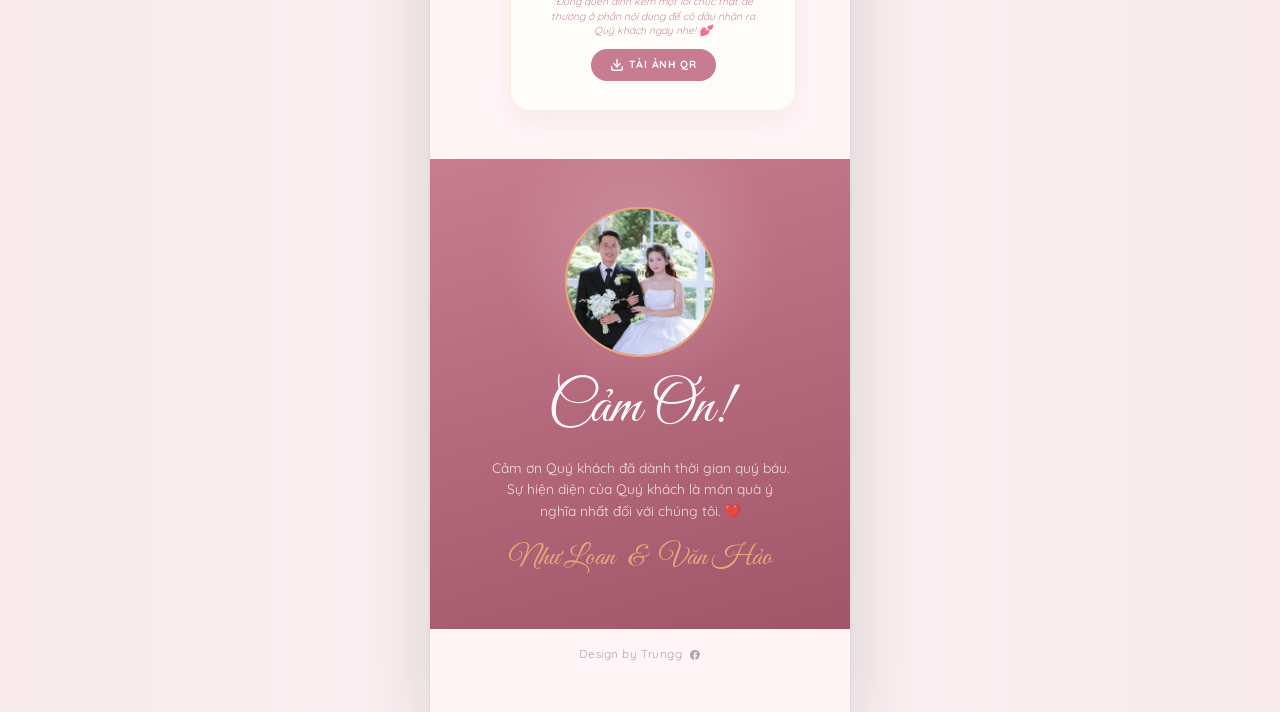
==== commit 40982a1f: "feat: optimize and beautify cards dashboard & capitalize Quý khách globally" ====
--- a/index.html
+++ b/index.html
@@ -5,9 +5,9 @@
   <meta charset="UTF-8">
   <meta name="viewport" content="width=device-width, initial-scale=1.0, maximum-scale=1.0, user-scalable=no">
   <title>Thiệp Mời Cưới Như Loan ❤️ Văn Hảo</title>
-  <meta name="description" content="Sự hiện diện của quý khách là niềm hạnh phúc lớn nhất của chúng mình. Trân trọng kính mời! ❤️">
+  <meta name="description" content="Sự hiện diện của Quý khách là niềm hạnh phúc lớn nhất của chúng mình. Trân trọng kính mời! ❤️">
   <meta property="og:title" content="Thiệp Cưới Như Loan & Văn Hảo ❤️">
-  <meta property="og:description" content="Sự hiện diện của quý khách là niềm hạnh phúc lớn nhất của chúng mình. Trân trọng kính mời! ❤️">
+  <meta property="og:description" content="Sự hiện diện của Quý khách là niềm hạnh phúc lớn nhất của chúng mình. Trân trọng kính mời! ❤️">
   <meta property="og:image" content="https://wedding-nhuloan-vanhao.io.vn/pic/preview.jpg">
   <meta property="og:url" content="https://wedding-nhuloan-vanhao.io.vn/">
   <meta property="og:type" content="website">
@@ -192,7 +192,7 @@
           <div class="calendar-day">18</div>
           <div class="calendar-day calendar-highlight calendar-highlight-main" data-day="19" title="Lễ Vu Quy & Tiệc Chung Vui">19</div>
           <!-- Week 4 -->
-          <div class="calendar-day" data-day="20" title="Lễ Thành Hôn">20</div>
+          <div class="calendar-day calendar-highlight" data-day="20" title="Lễ Thành Hôn">20</div>
           <div class="calendar-day">21</div>
           <div class="calendar-day">22</div>
           <div class="calendar-day">23</div>
@@ -362,7 +362,7 @@
       <div class="rsvp-copy reveal-up">
         <p class="small-title">Xác nhận tham dự</p>
         <h2 class="section-script">Gửi Lời Chúc</h2>
-        <p>Sự hiện diện của quý khách là niềm vinh hạnh lớn lao đối với gia đình chúng tôi. ❤️</p>
+        <p>Sự hiện diện của Quý khách là niềm vinh hạnh lớn lao đối với gia đình chúng tôi. ❤️</p>
       </div>
 
       <form class="rsvp-form reveal-up" id="rsvpForm">
@@ -407,7 +407,7 @@
       <!-- Thank You Message (hidden until RSVP submitted) -->
       <div class="rsvp-thankyou" id="rsvpThankYou" hidden>
         <p class="thankyou-title">Gửi lời chúc thành công! ❤️</p>
-        <p class="thankyou-msg">Cảm ơn quý khách rất nhiều vì lời chúc ngọt ngào dành cho cô dâu & chú rể.</p>
+        <p class="thankyou-msg">Cảm ơn Quý khách rất nhiều vì lời chúc ngọt ngào dành cho cô dâu & chú rể.</p>
       </div>
     </section>
 
@@ -422,7 +422,7 @@
             <div class="letter-msg-box">
               <p class="letter-message" id="letterGuestMessage"></p>
             </div>
-            <p class="letter-closing">Cảm ơn quý khách! ❤️</p>
+            <p class="letter-closing">Cảm ơn Quý khách! ❤️</p>
           </div>
         </div>
         <!-- The Envelope Parts -->
@@ -446,7 +446,7 @@
         <h2 class="section-script">Gửi Quà</h2>
       </div>
 
-      <p class="gift-note reveal-fade">Rất hân hạnh được gặp và đón tiếp quý khách trong ngày vui của gia đình chúng tôi. 🥰</p>
+      <p class="gift-note reveal-fade">Rất hân hạnh được gặp và đón tiếp Quý khách trong ngày vui của gia đình chúng tôi. 🥰</p>
 
       <div class="gift-cards gift-cards-single reveal-up">
         <div class="gift-card premium-gift-card">
@@ -470,7 +470,7 @@
               </button>
             </div>
             <p class="bank-branch">Trụ sở CN Huế</p>
-            <p class="gift-transfer-note">*Đừng quên đính kèm một lời chúc thật dễ thương ở phần nội dung để cô dâu nhận ra quý khách ngay nhe! 💕</p>
+            <p class="gift-transfer-note">*Đừng quên đính kèm một lời chúc thật dễ thương ở phần nội dung để cô dâu nhận ra Quý khách ngay nhe! 💕</p>
           </div>
 
           <a href="pic/web/qr_codau.png" download class="gift-download">
@@ -488,8 +488,8 @@
       </div>
       <h2 class="section-script reveal-up">Cảm Ơn!</h2>
       <p class="thank-note reveal-fade">
-        Cảm ơn quý khách đã dành thời gian quý báu.<br>
-        Sự hiện diện của quý khách là món quà ý nghĩa nhất đối với chúng tôi. ❤️
+        Cảm ơn Quý khách đã dành thời gian quý báu.<br>
+        Sự hiện diện của Quý khách là món quà ý nghĩa nhất đối với chúng tôi. ❤️
       </p>
       <p class="thank-couple reveal-fade">Như Loan <span class="thank-amp">&</span> Văn Hảo</p>
     </section>
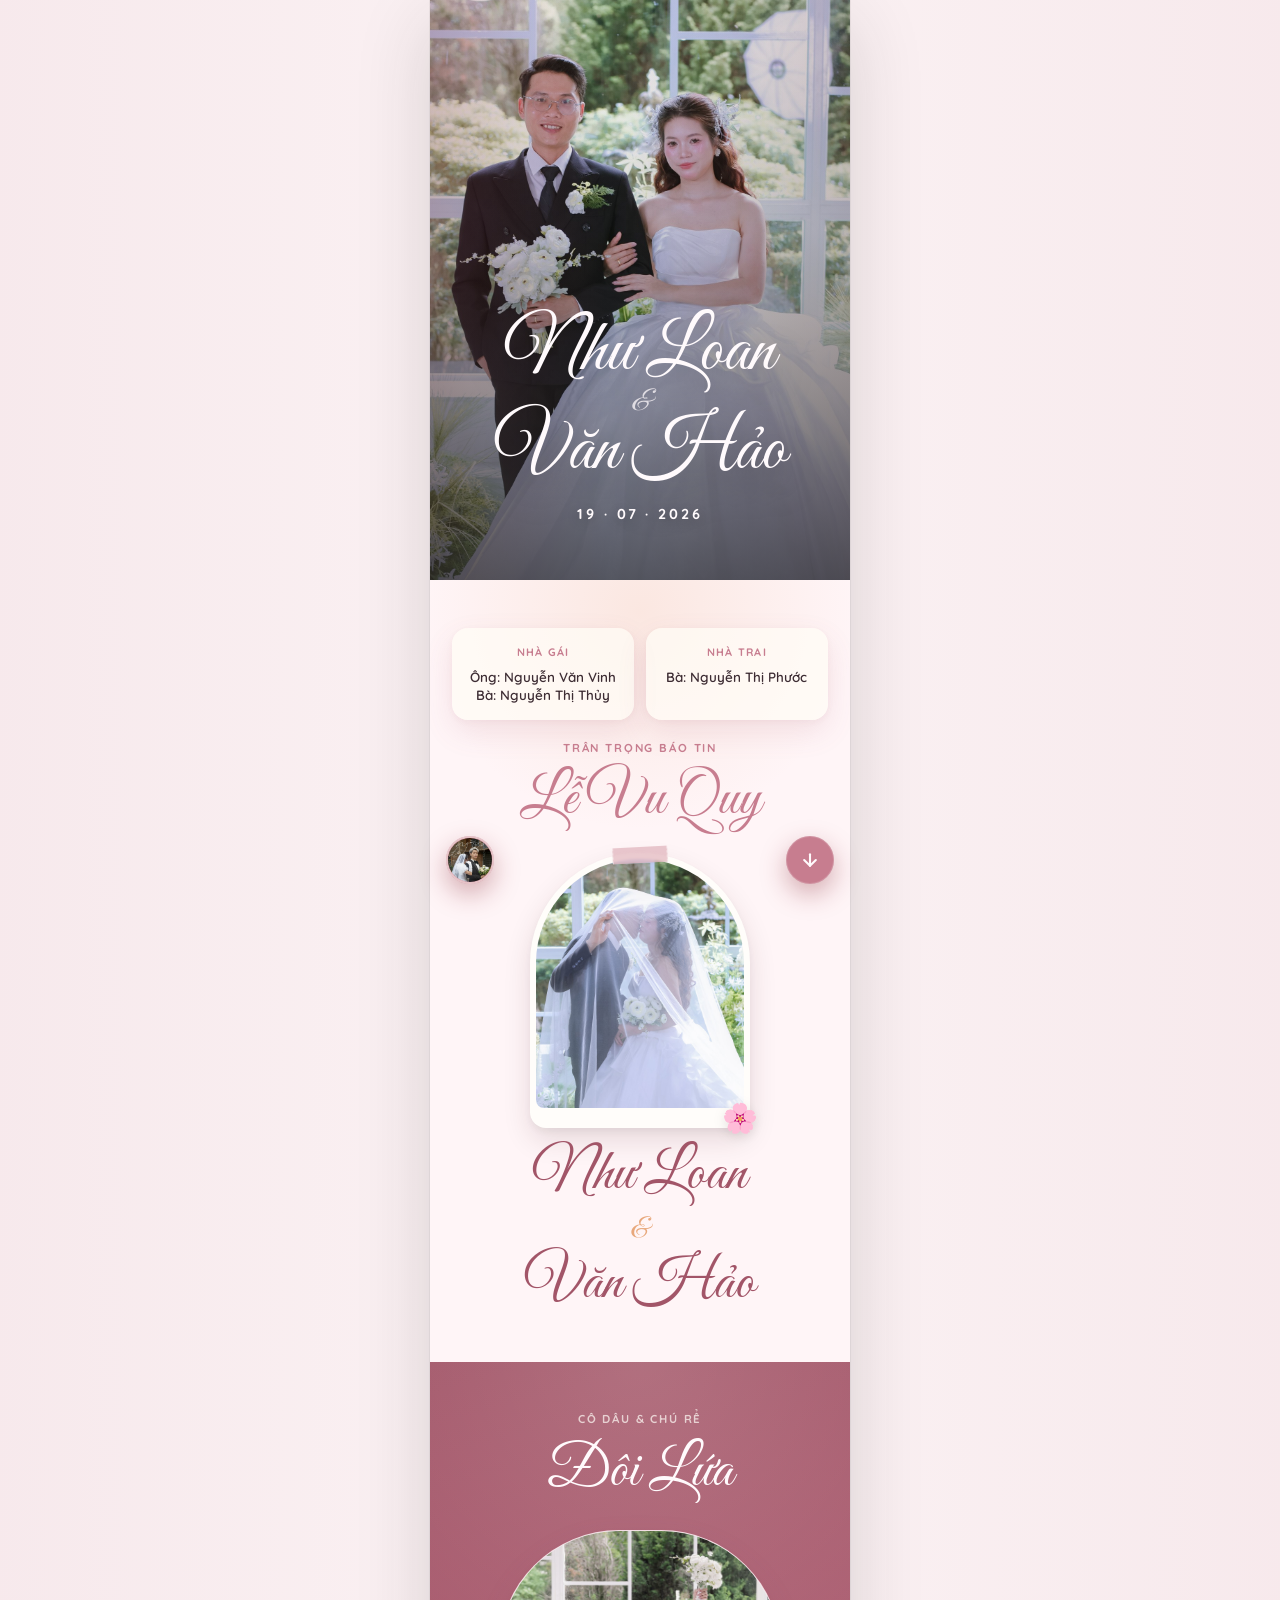
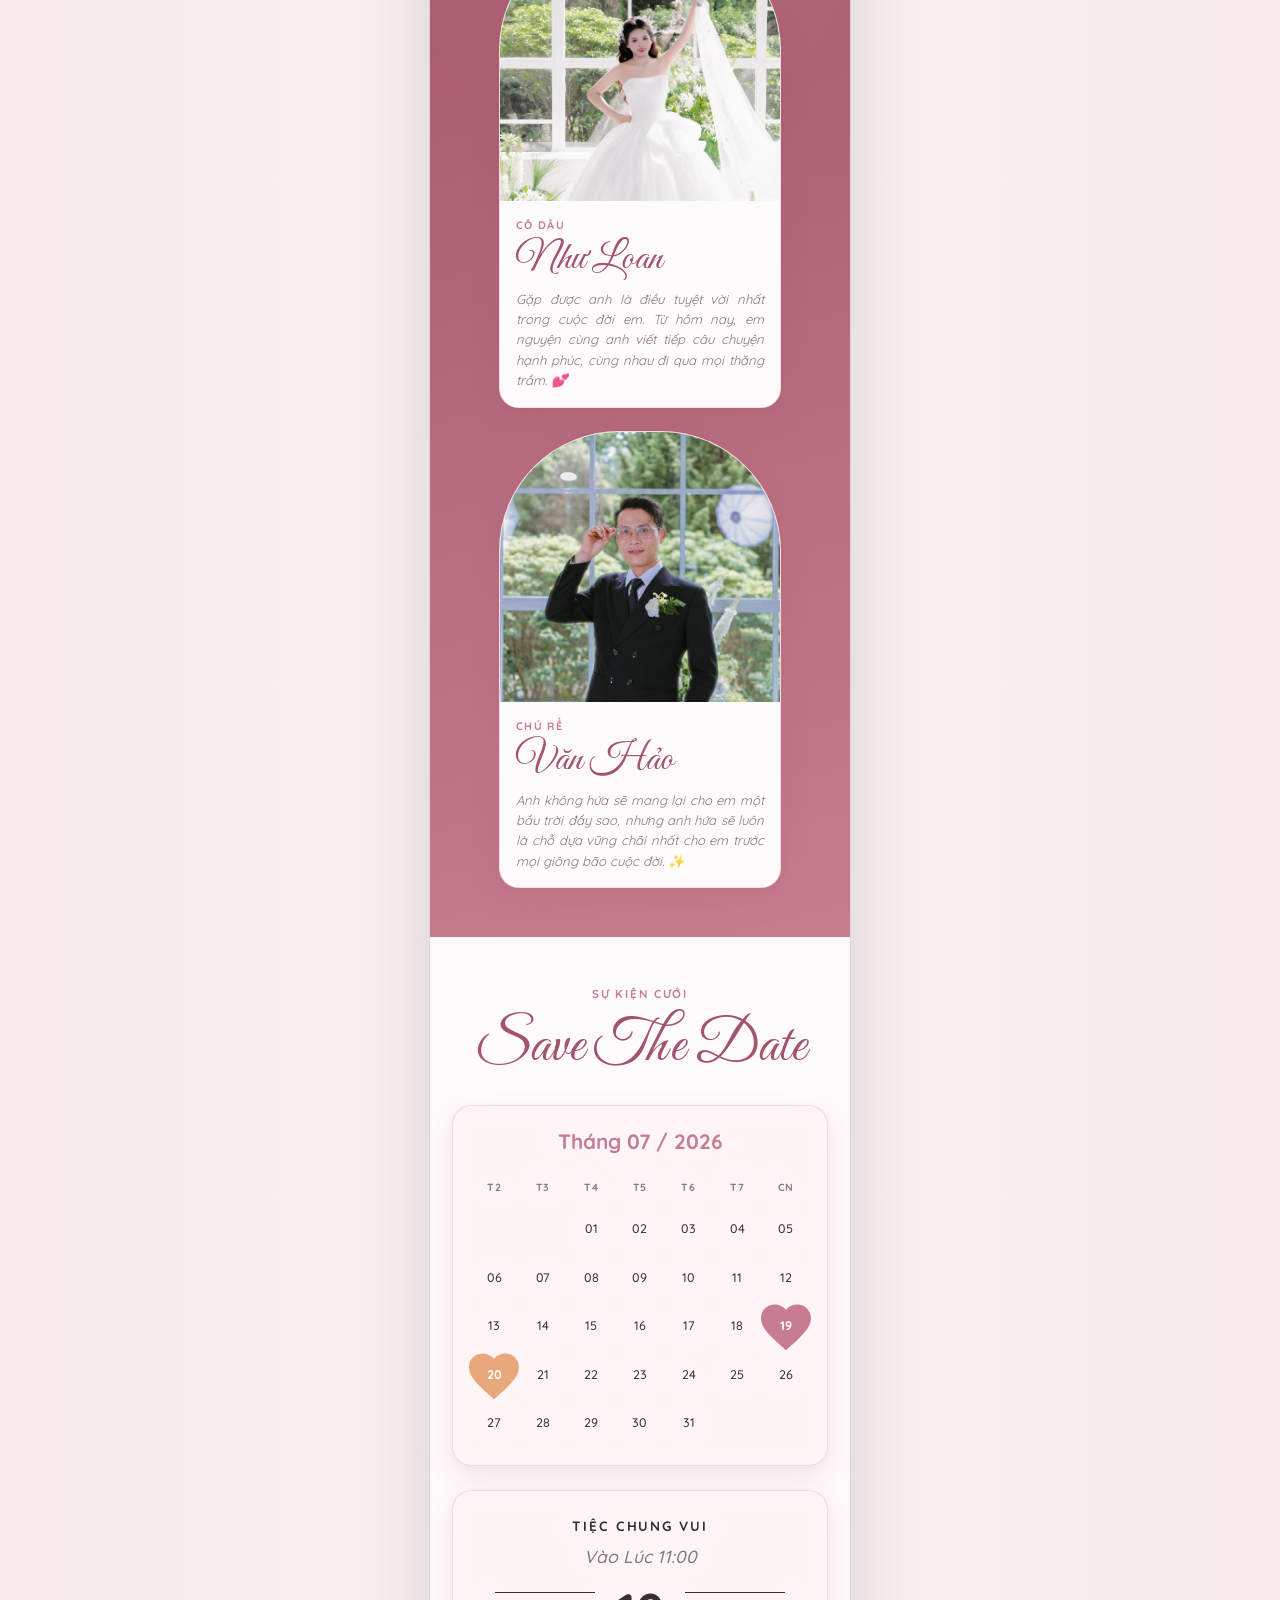
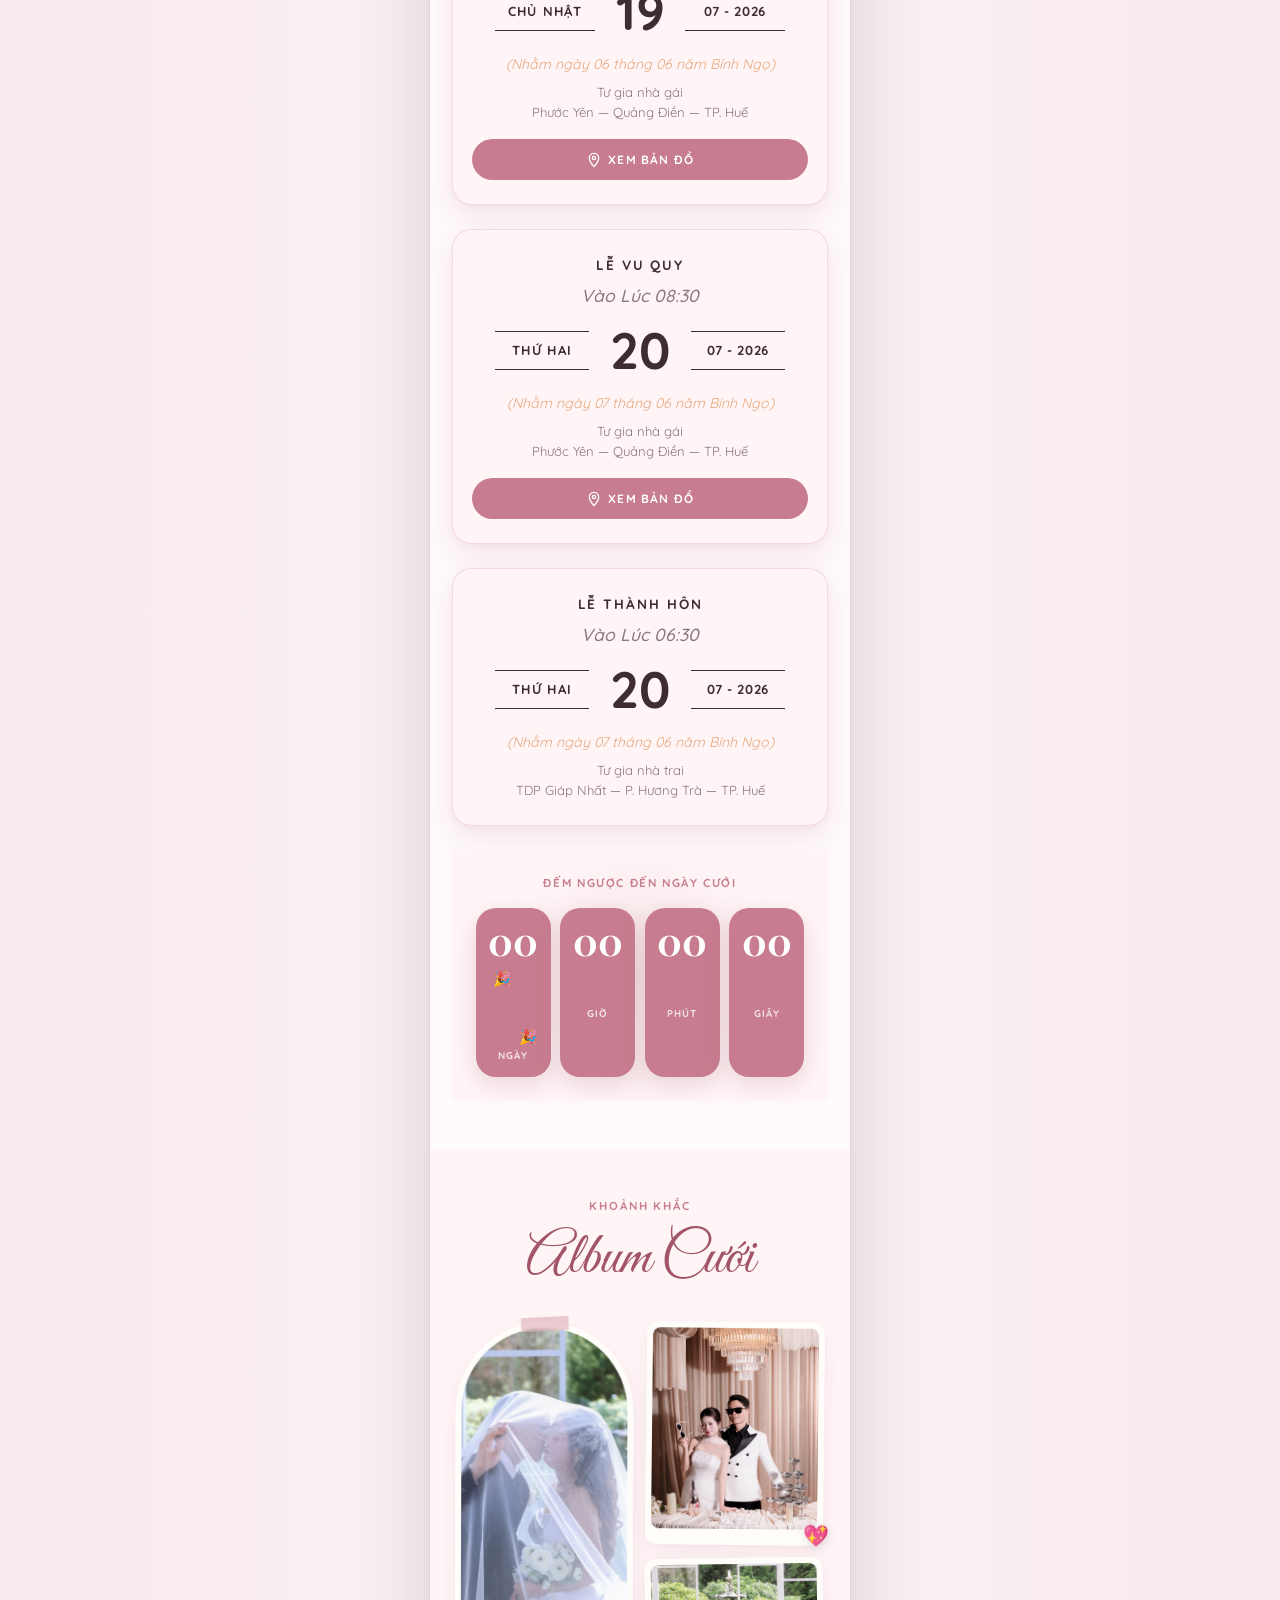
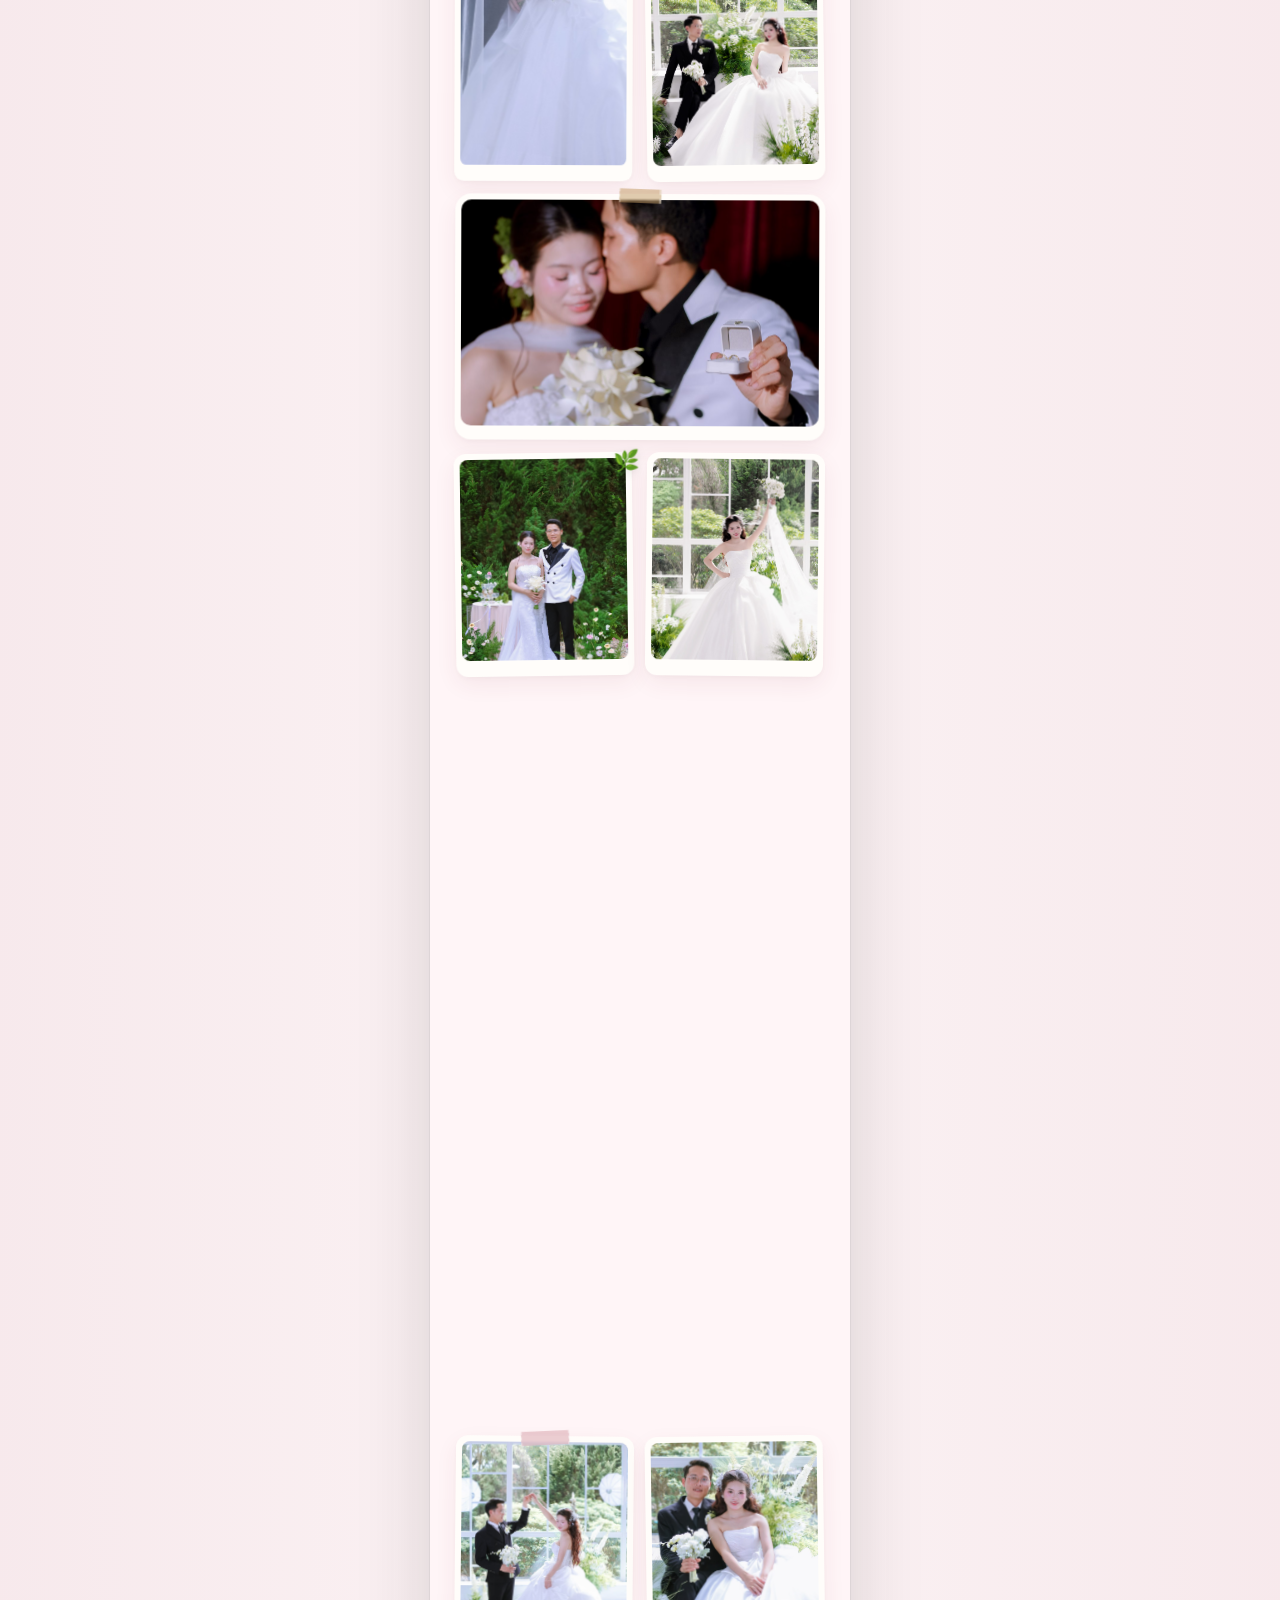
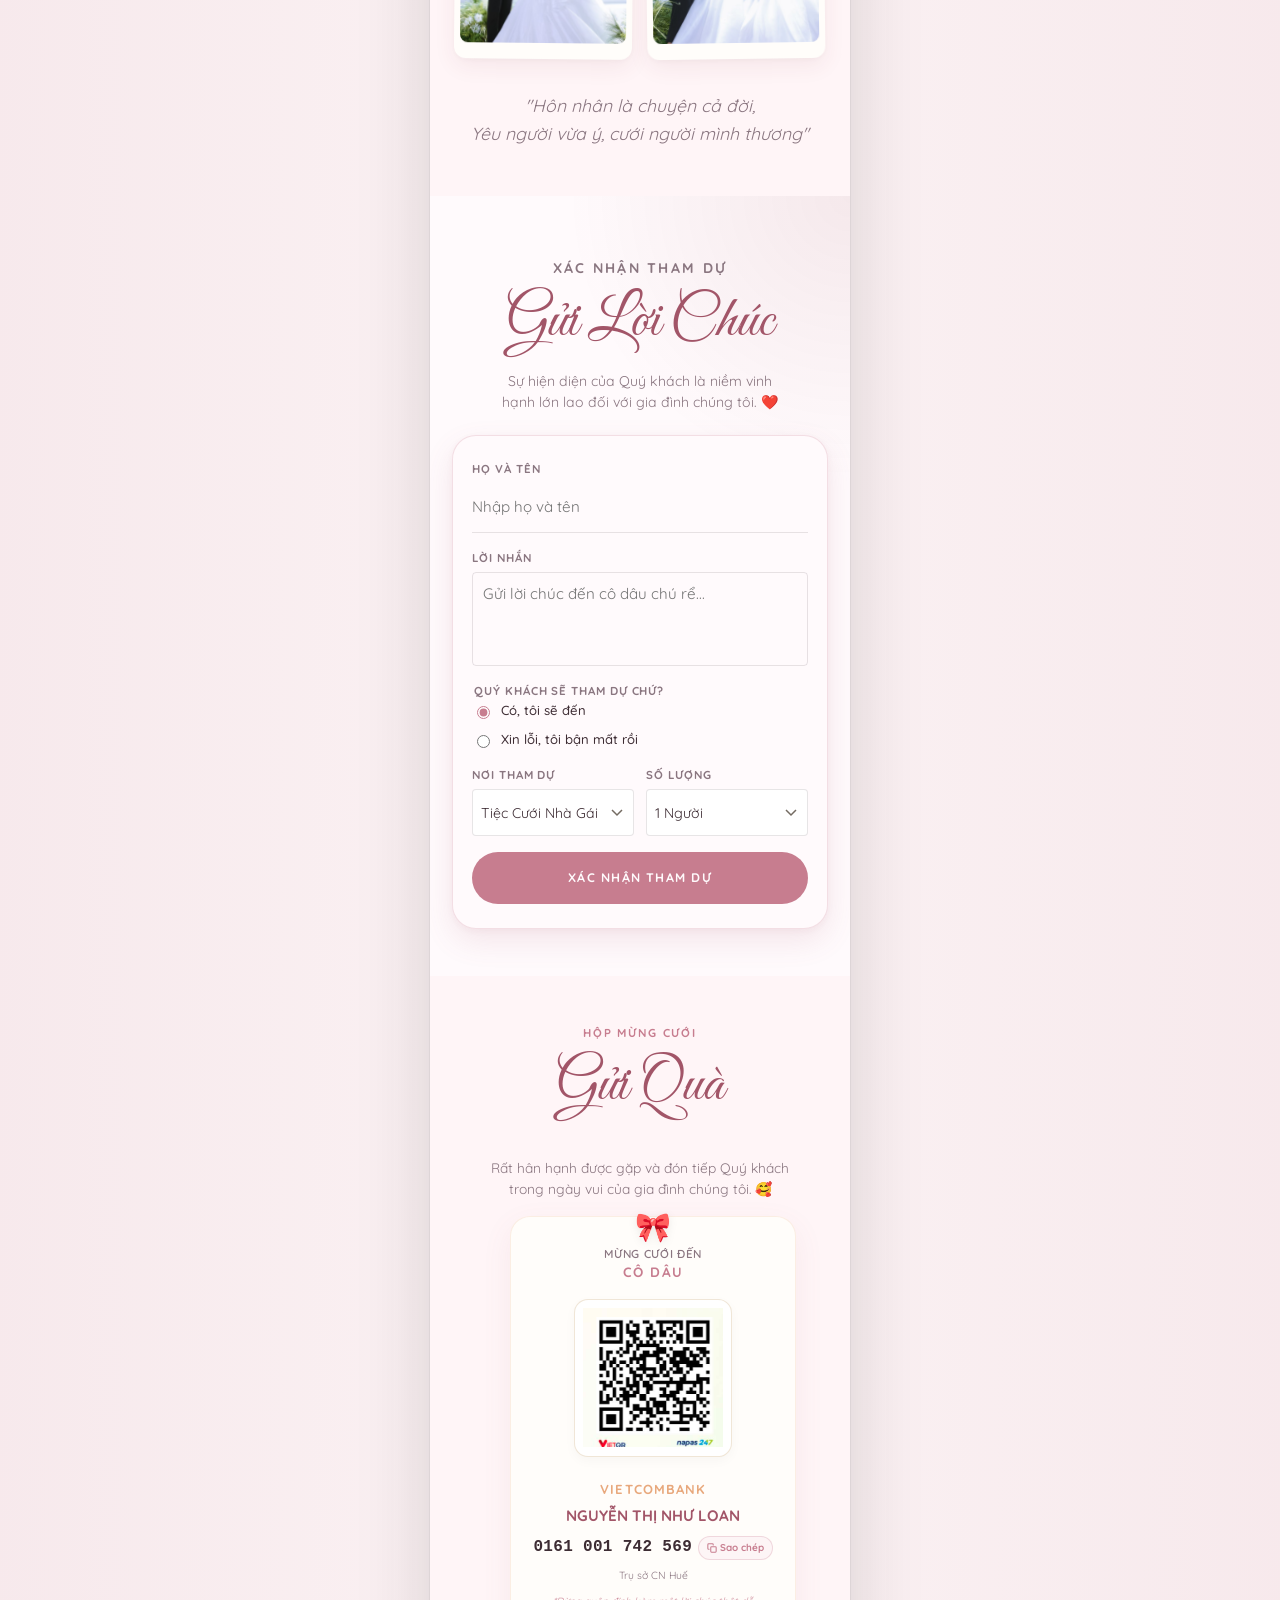
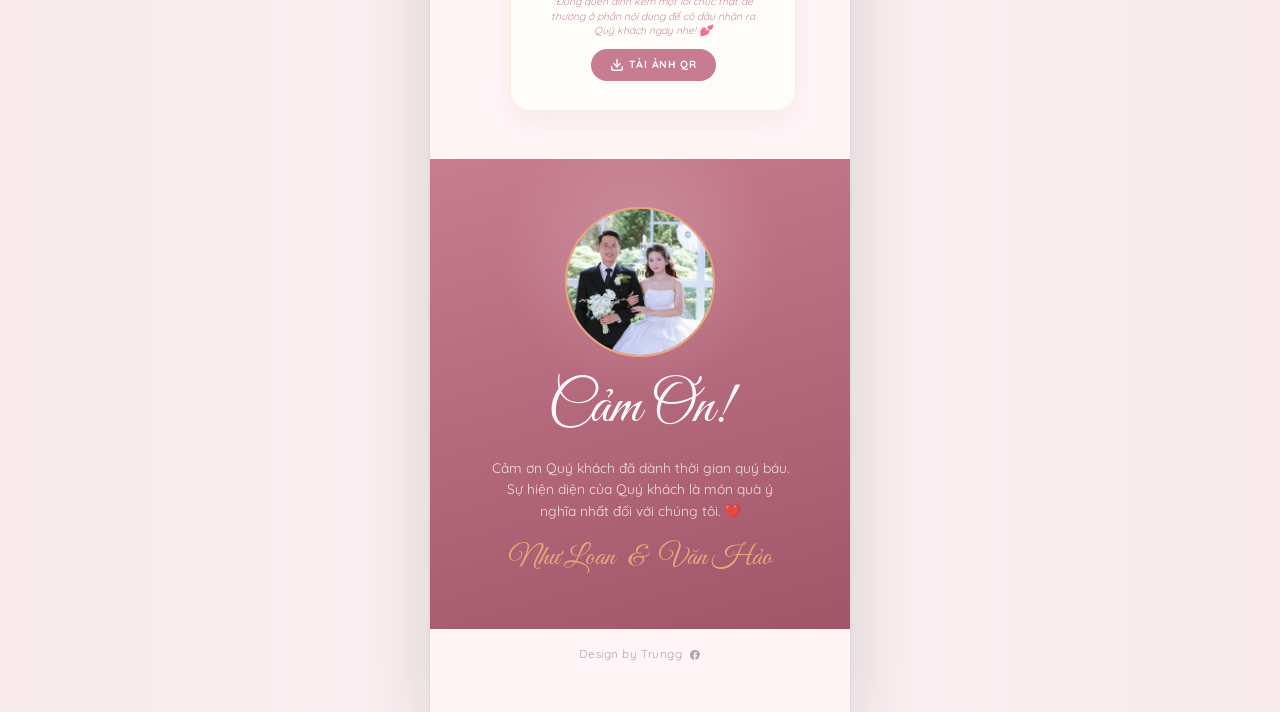
==== commit ee908f87: "fix: force clear browser cache using version query parameters" ====
--- a/index.html
+++ b/index.html
@@ -18,7 +18,7 @@
   <link rel="preconnect" href="https://fonts.gstatic.com" crossorigin>
   <link href="https://fonts.googleapis.com/css2?family=Great+Vibes&family=Playfair+Display:ital,wght@0,400;0,500;0,600;0,700;1,400;1,500&family=Quicksand:wght@400;500;600;700&display=swap" rel="stylesheet">
 
-  <link rel="stylesheet" href="styles.css">
+  <link rel="stylesheet" href="styles.css?v=1.2">
 </head>
 <body>
 
@@ -506,6 +506,6 @@
 
   </main>
 
-  <script src="script.js"></script>
+  <script src="script.js?v=1.2"></script>
 </body>
 </html>
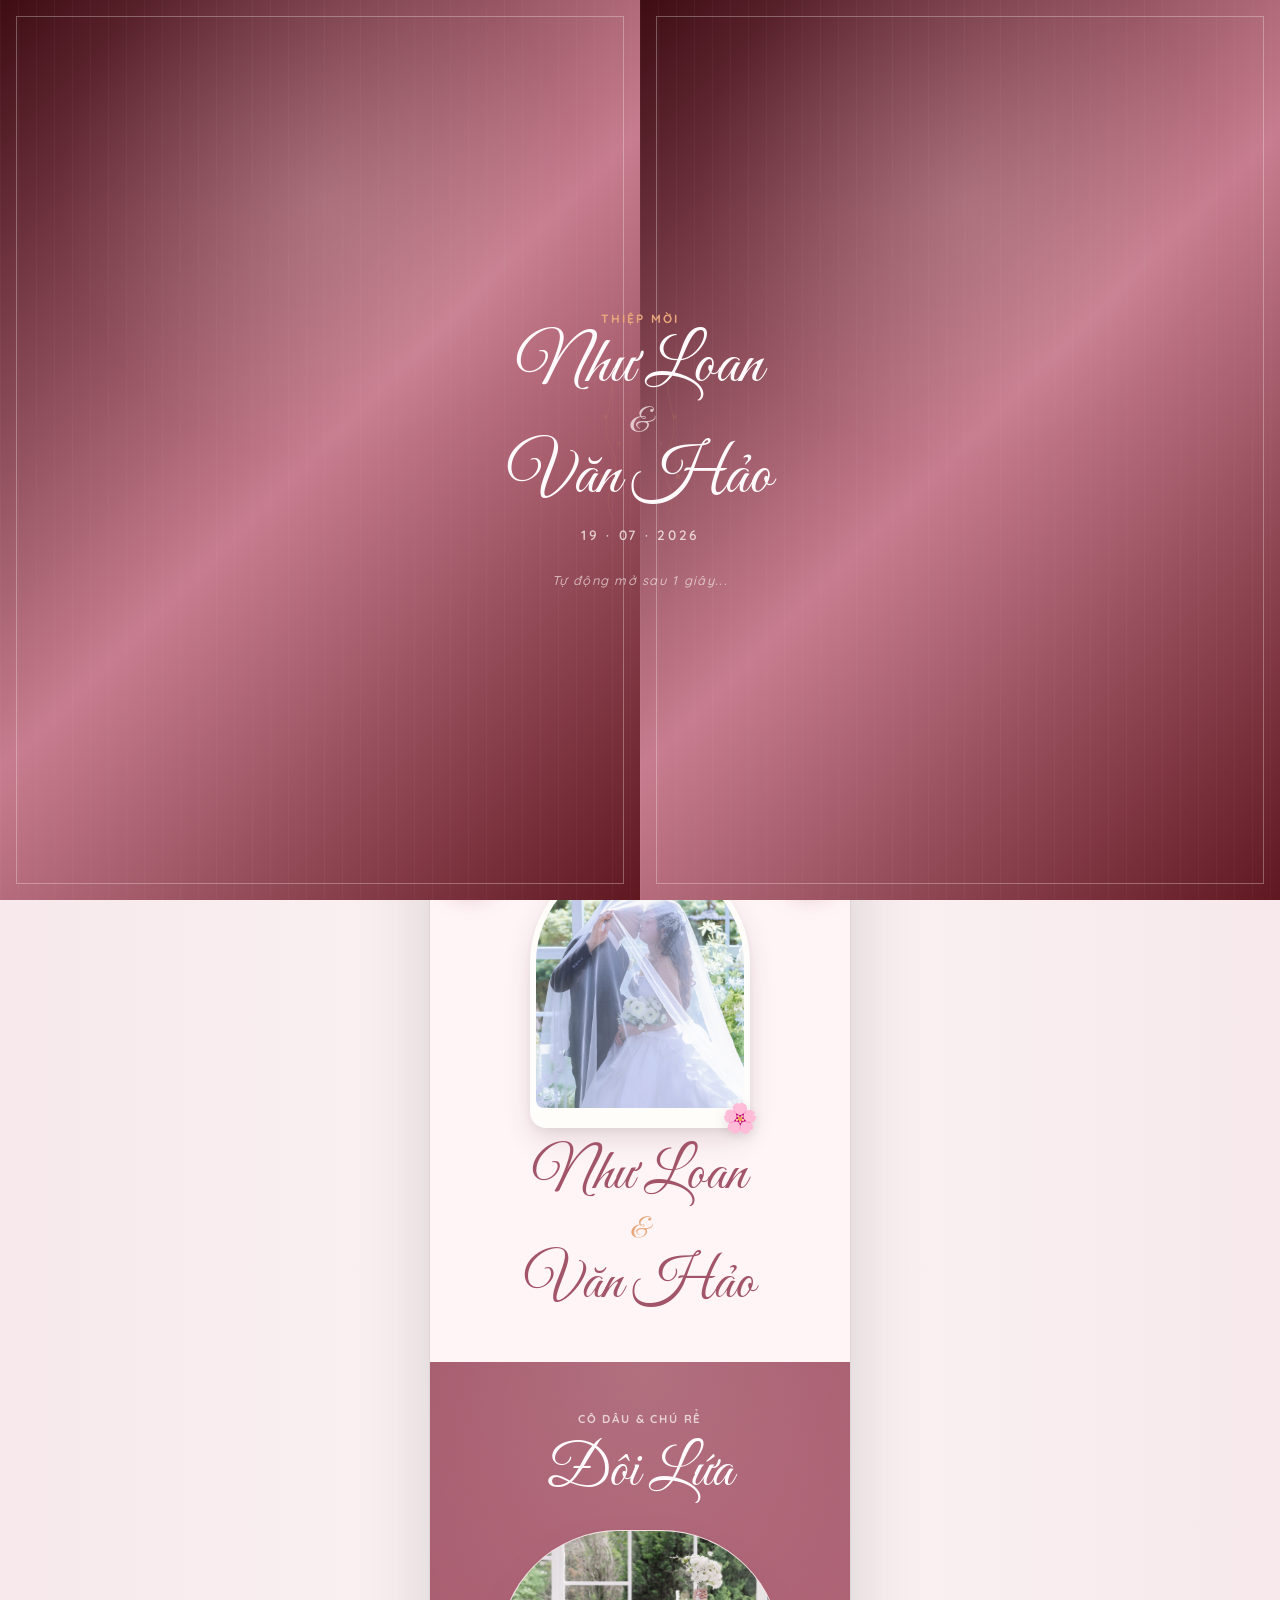
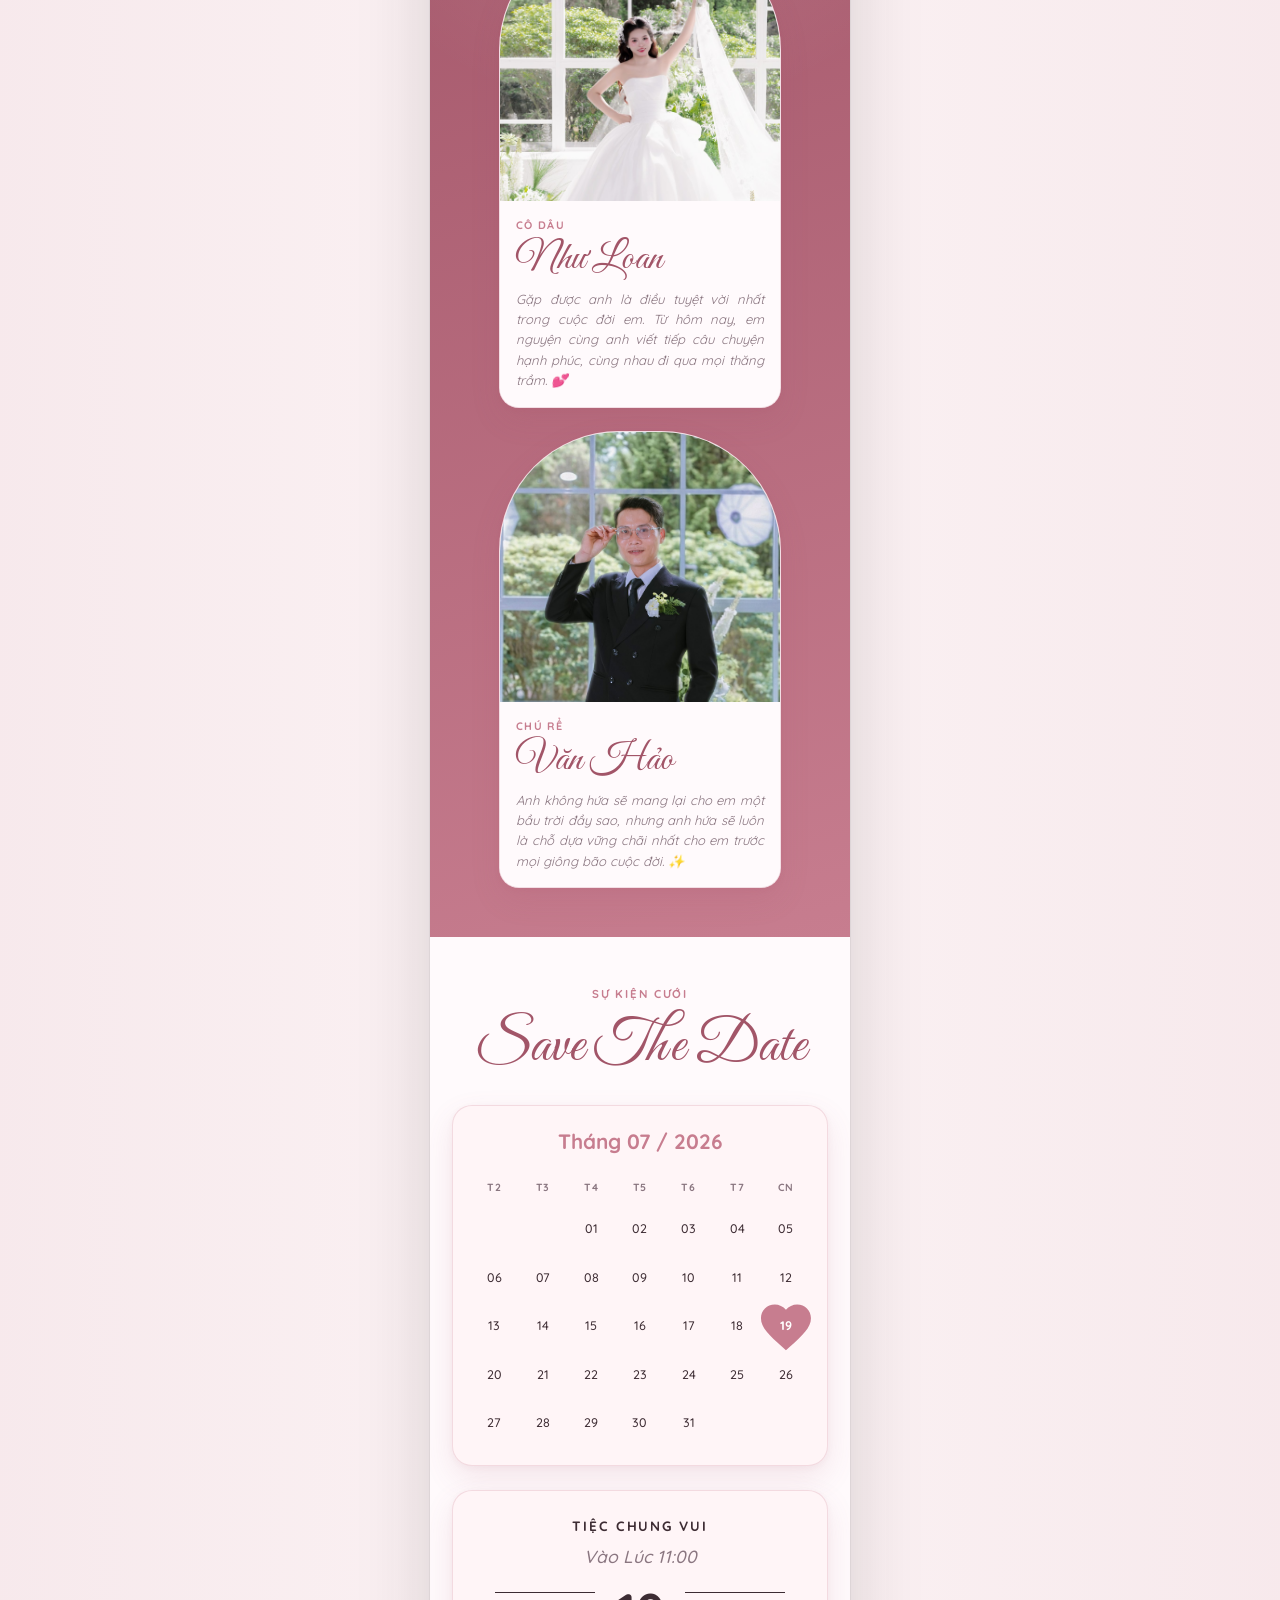
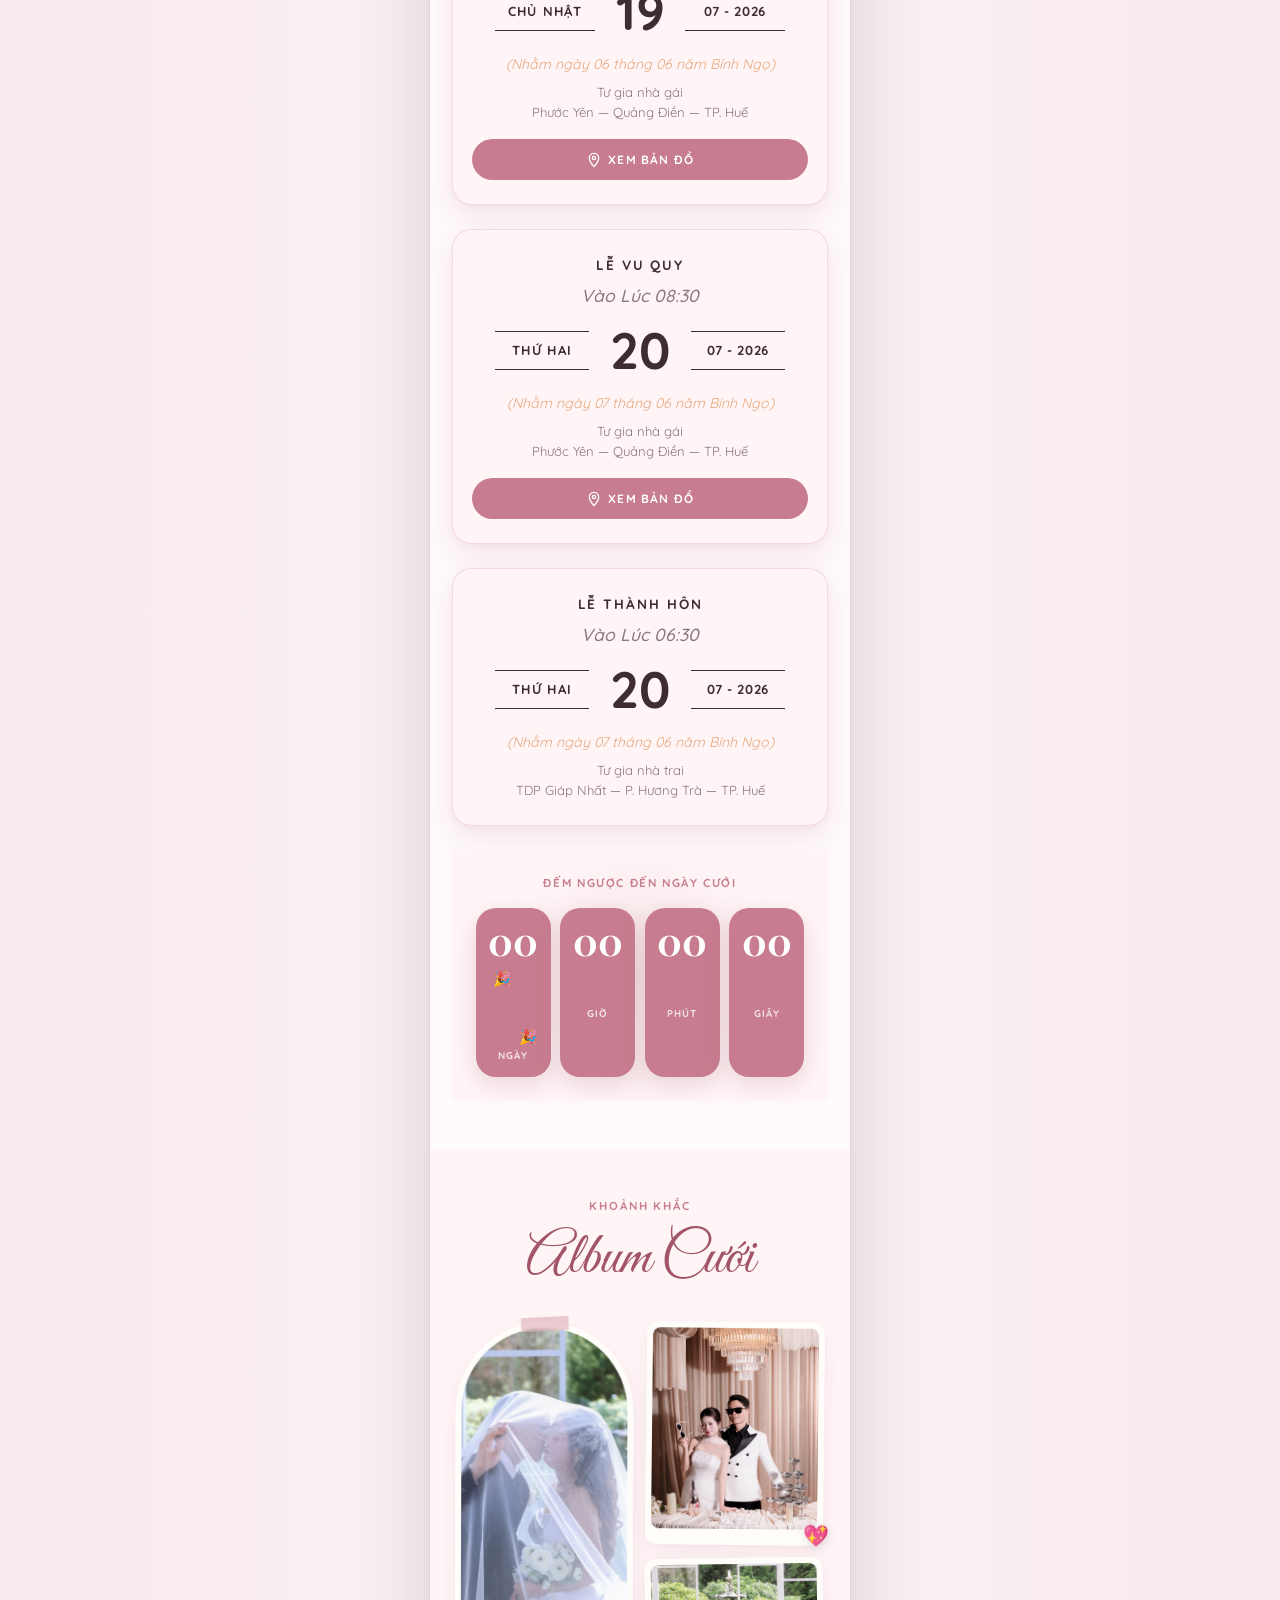
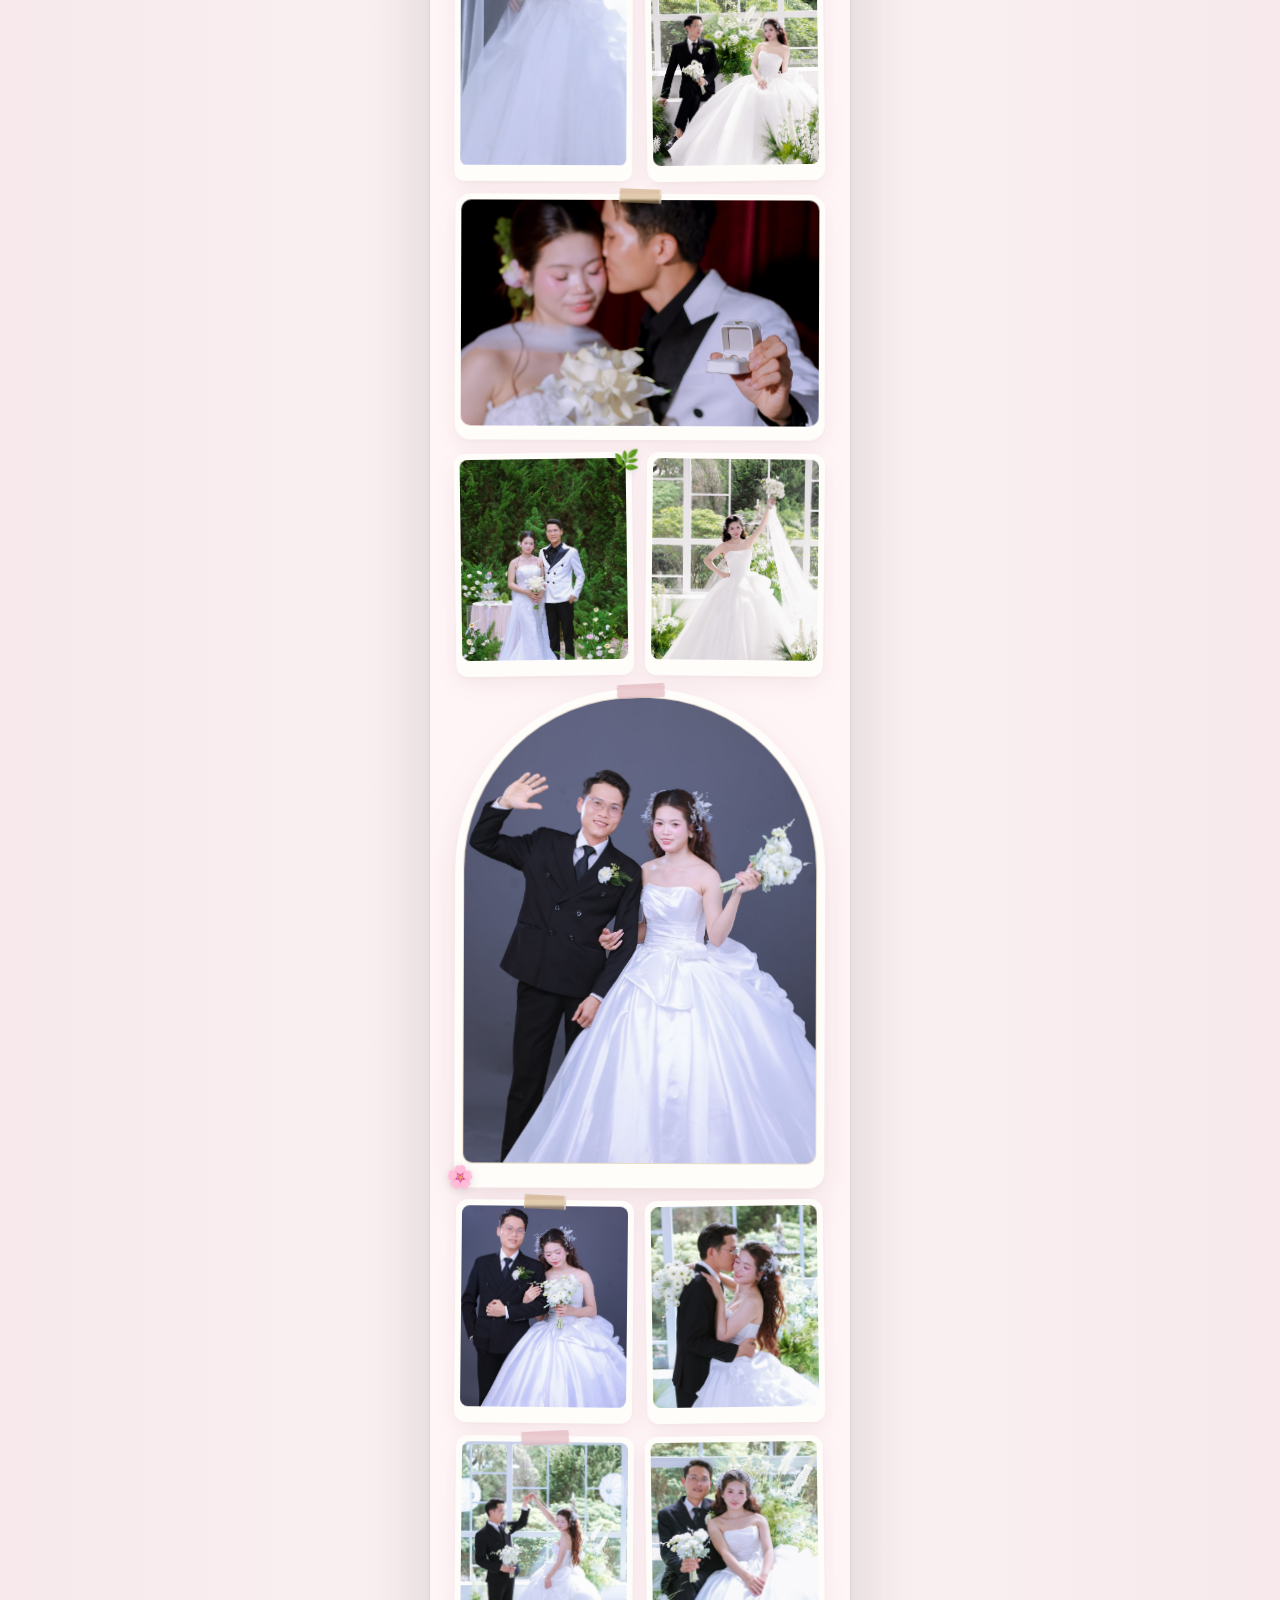
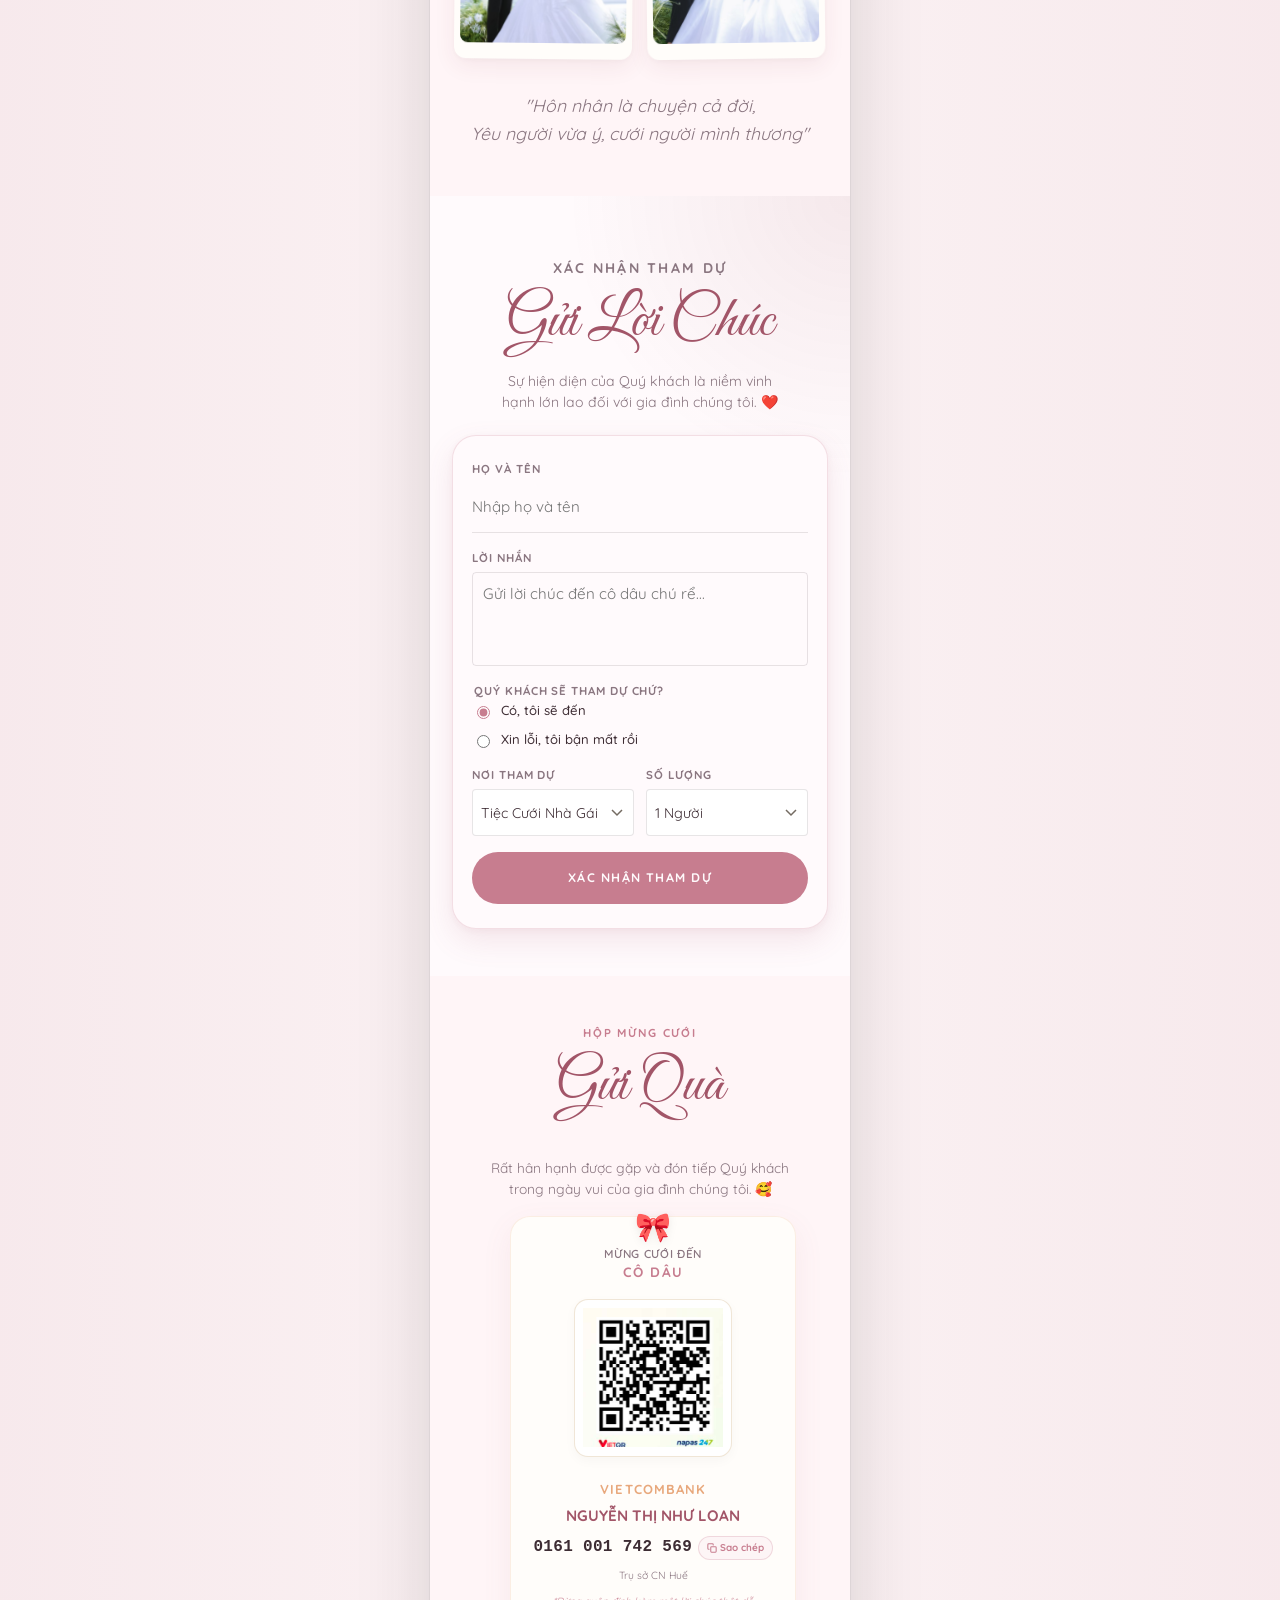
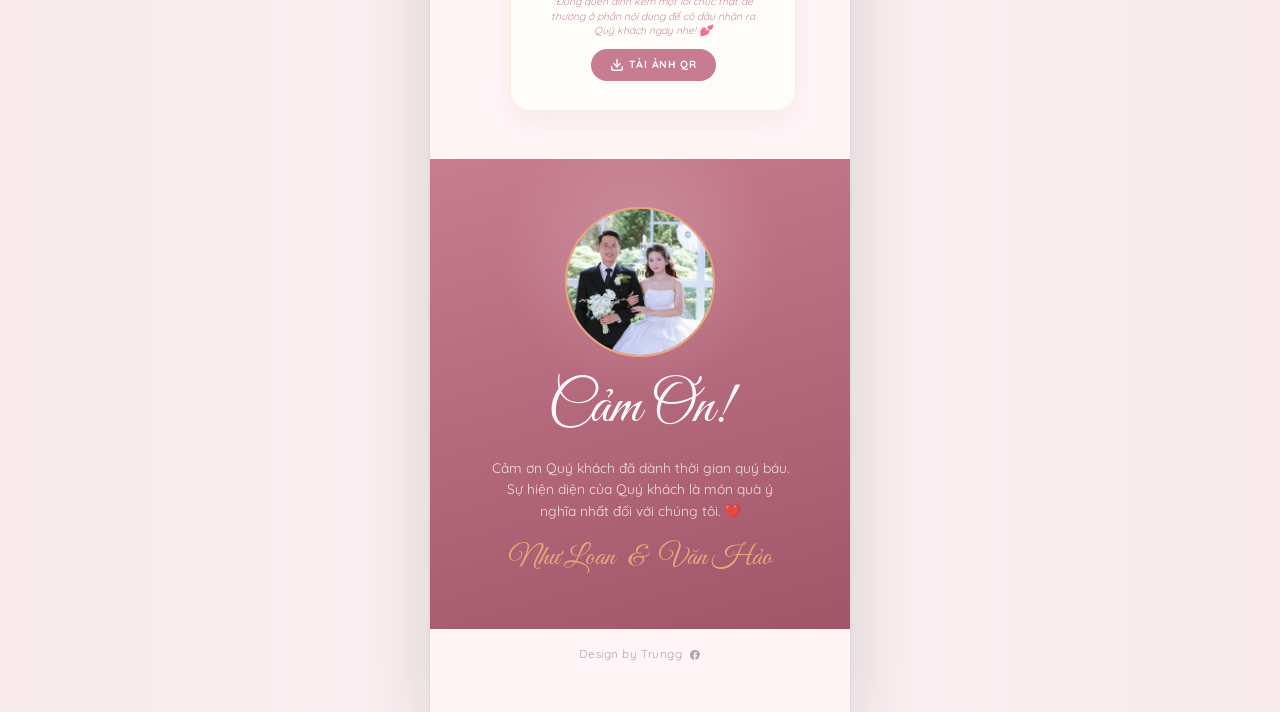
==== commit d0255487: "style: remove gold heart highlight from day 20 on calendar" ====
--- a/index.html
+++ b/index.html
@@ -192,7 +192,7 @@
           <div class="calendar-day">18</div>
           <div class="calendar-day calendar-highlight calendar-highlight-main" data-day="19" title="Lễ Vu Quy & Tiệc Chung Vui">19</div>
           <!-- Week 4 -->
-          <div class="calendar-day calendar-highlight" data-day="20" title="Lễ Thành Hôn">20</div>
+          <div class="calendar-day" data-day="20" title="Lễ Thành Hôn">20</div>
           <div class="calendar-day">21</div>
           <div class="calendar-day">22</div>
           <div class="calendar-day">23</div>
